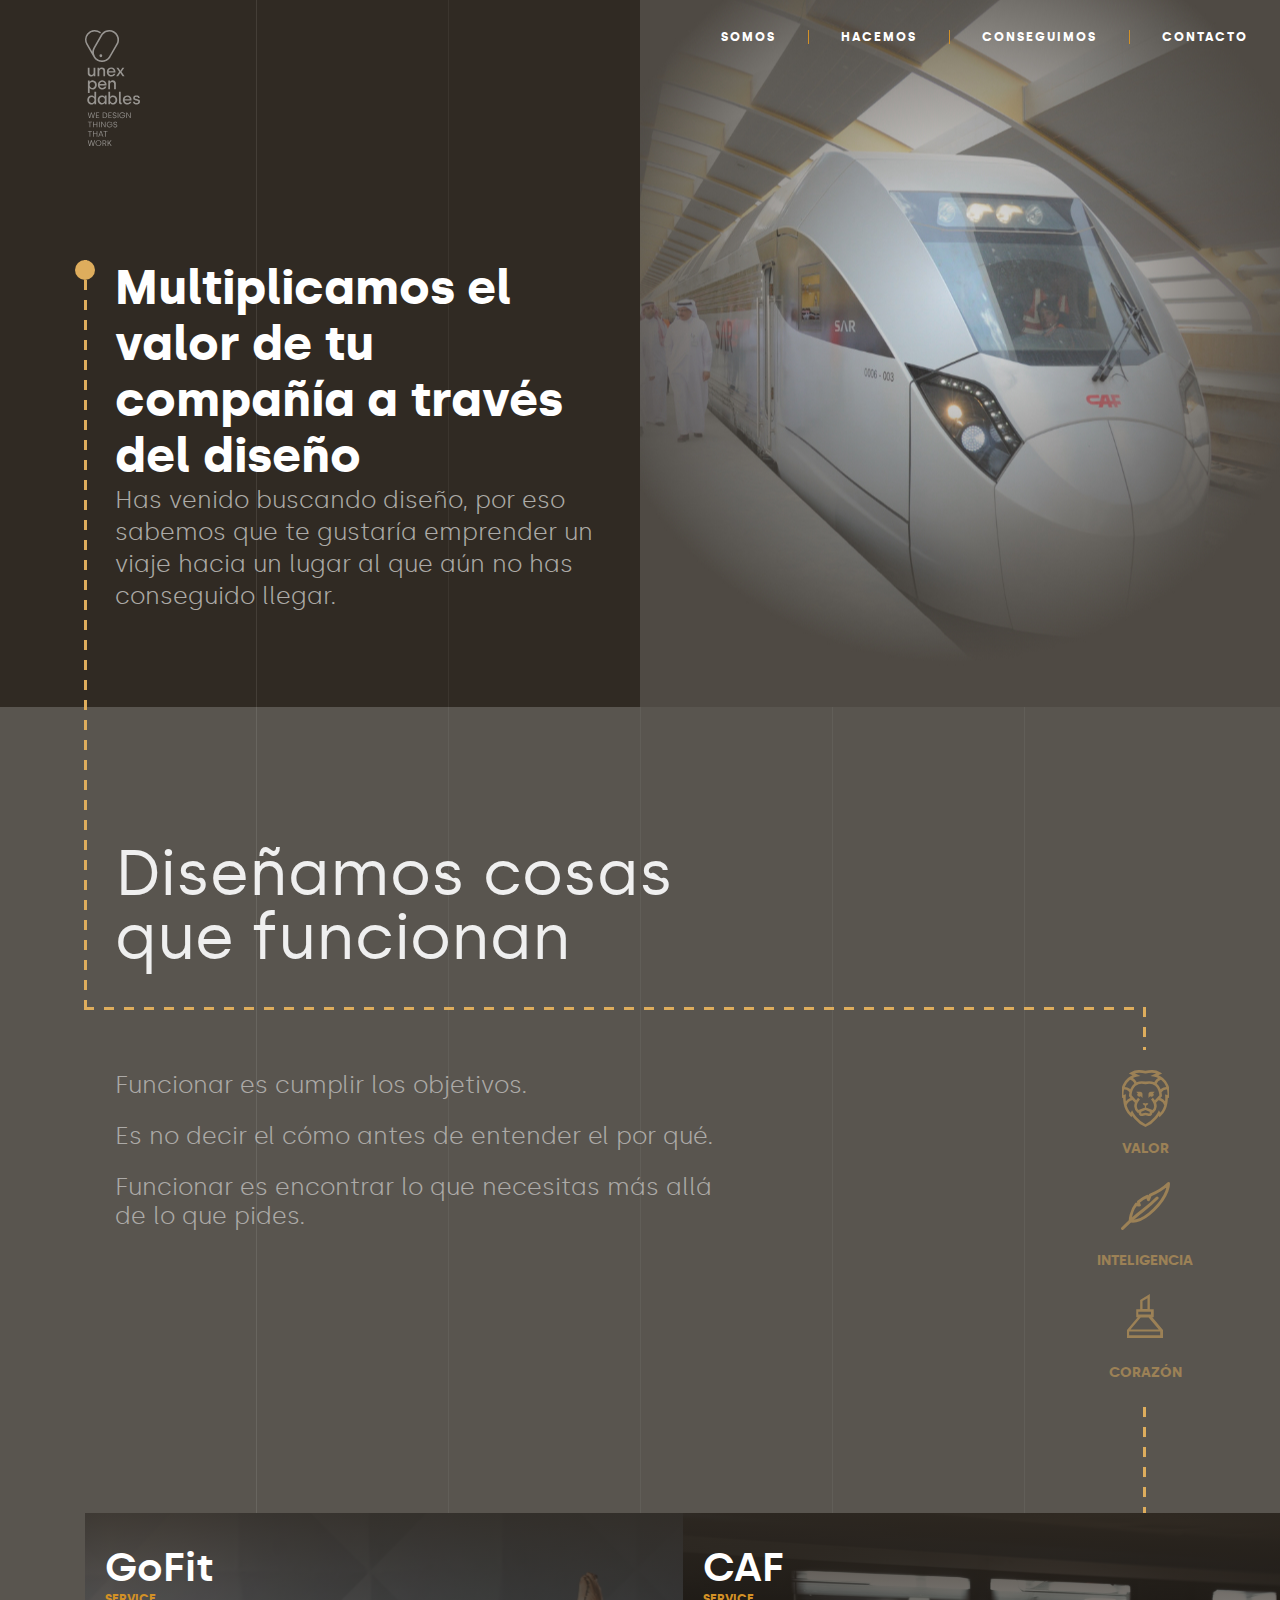
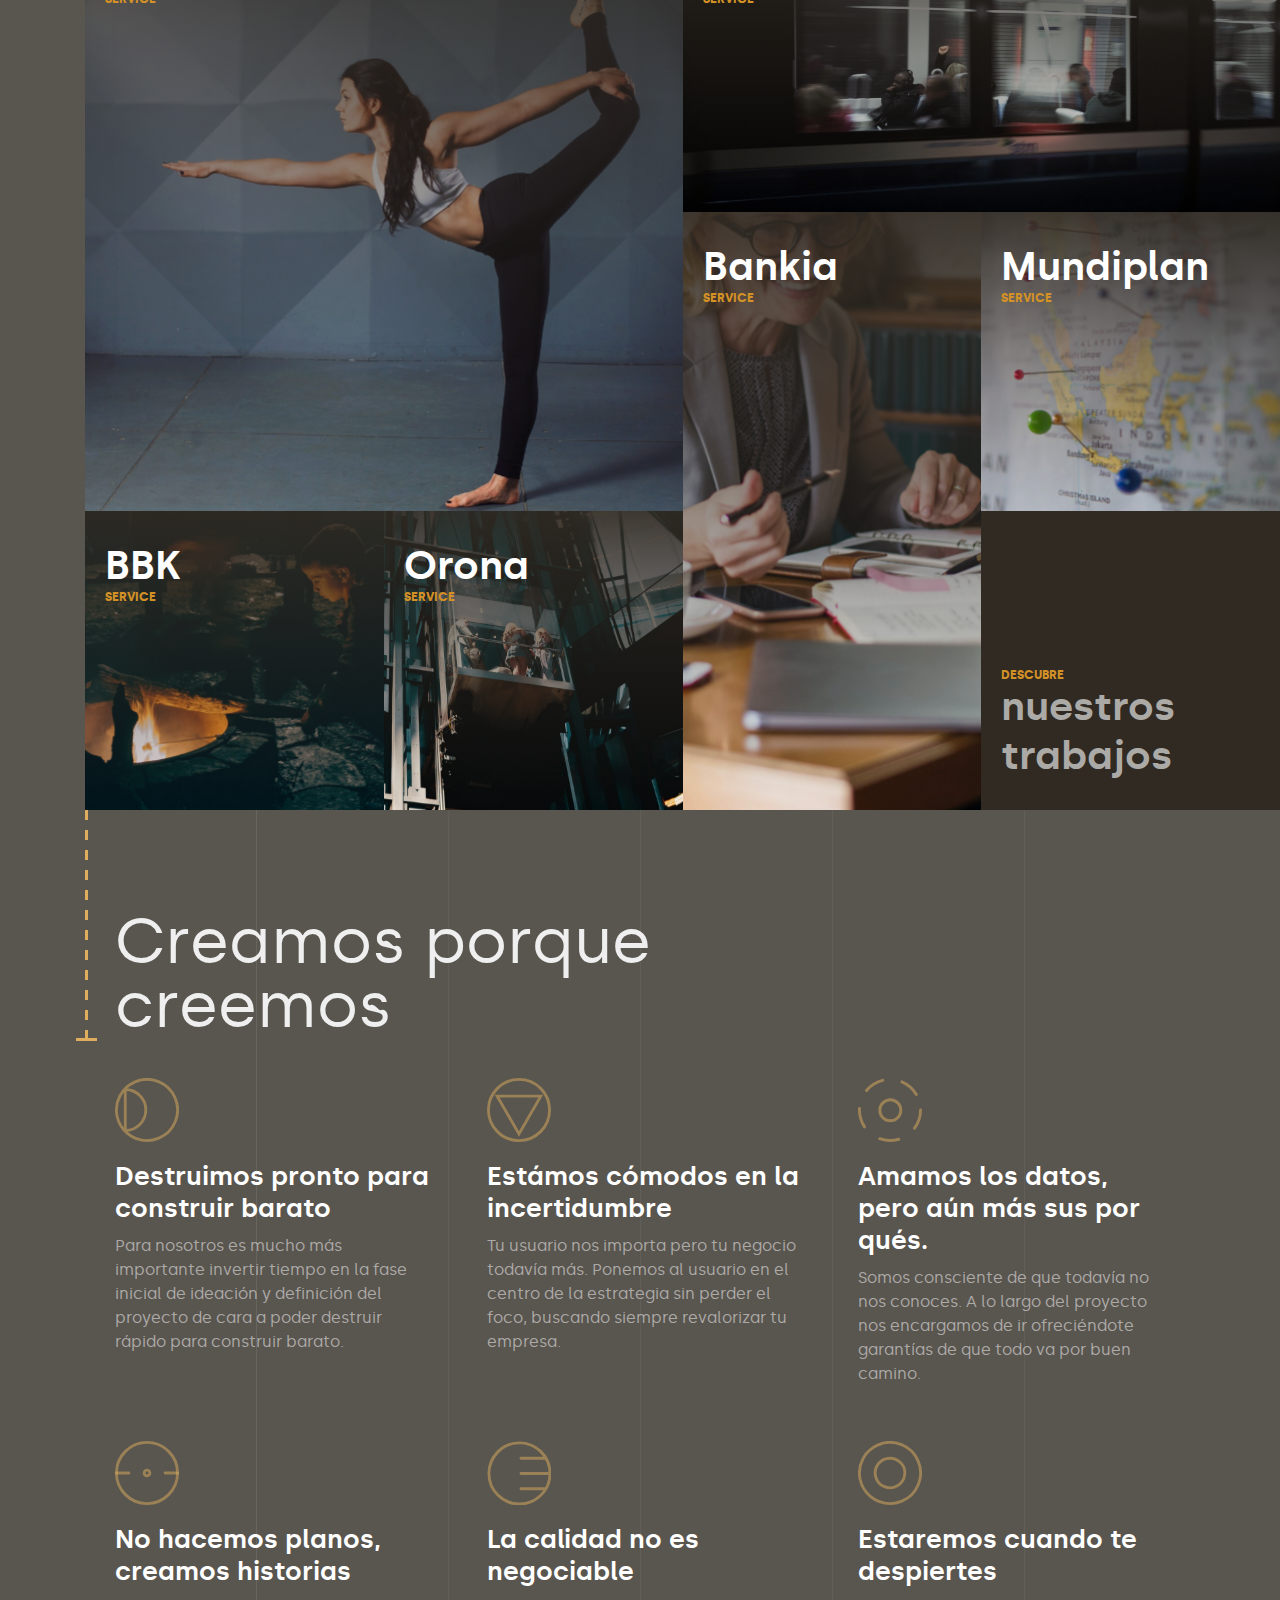
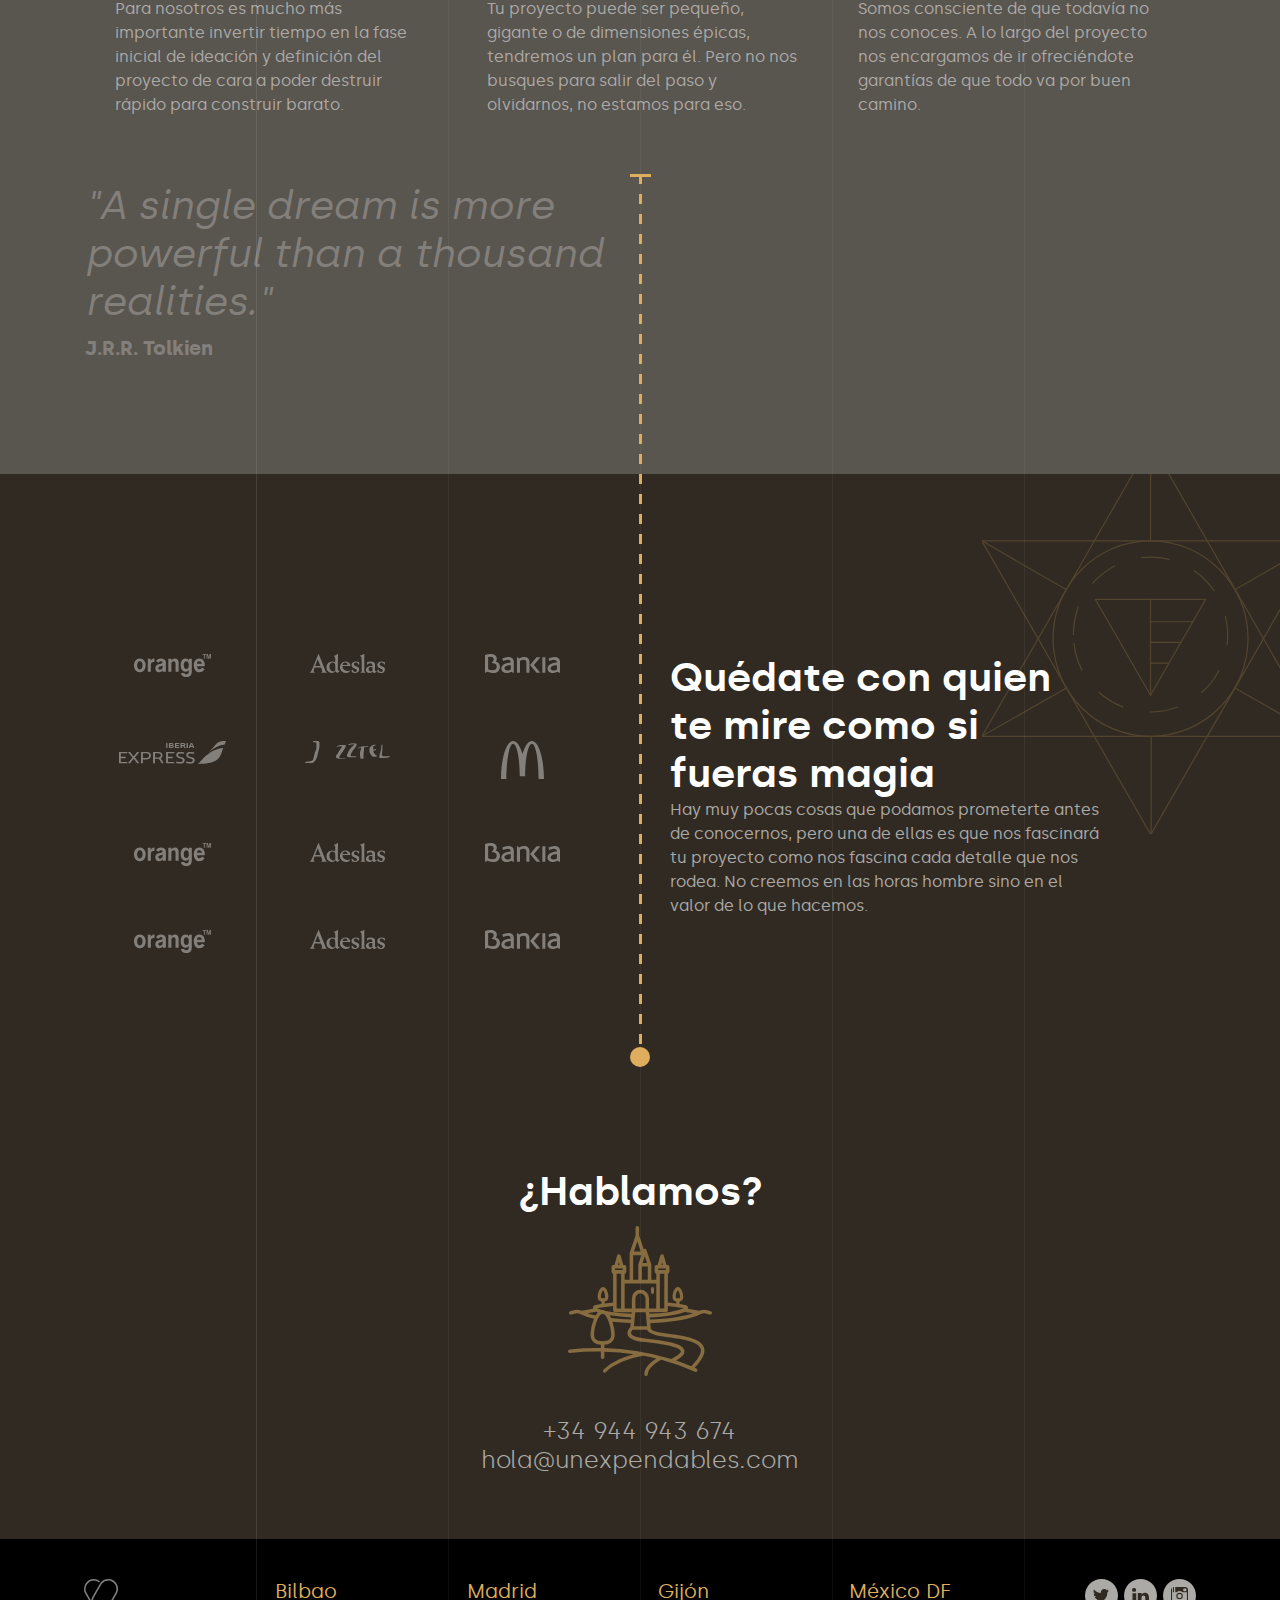
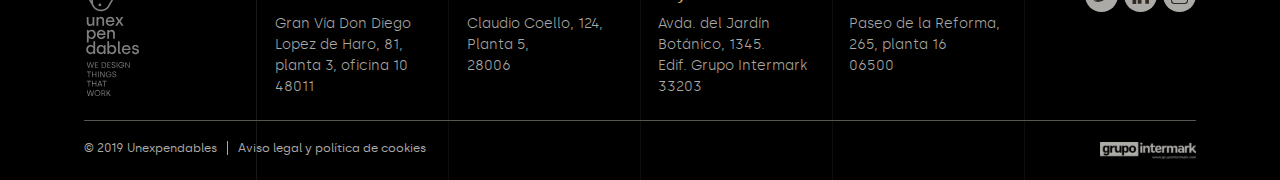
==== index.html @ 94944423 "Change heading location" ====
<!DOCTYPE html>
<html lang="es">
<head>
  <meta charset="UTF-8">
  <meta name="viewport" content="width=device-width, initial-scale=1.0">
  <title>Unexpendables. We design things that work.</title>

  <link rel="stylesheet" href="css/home.css">

</head>
<body>
  <header>
    <article class="header-wrapper">
      <h1 class="header-logo">
        <img src="img/svg/logo-unexpendables.svg" class="unexpendables-logo" alt="">
      </h1>
      <nav class="header-nav">
        <a href="somos.html" class="nav-link">SOMOS</a>
        <a href="hacemos.html" class="nav-link">HACEMOS</a>
        <a href="conseguimos.html" class="nav-link">CONSEGUIMOS</a>
        <a href="contacto.html" class="nav-link">CONTACTO</a>
      </nav>
    </article>
  </header>
  <main>
    <section class="content-section gray-dark-background" id="index-header">
      <article class="content-wrapper stripe-background">
        <div class="half-content">
          <h2 class="header-title">Multiplicamos el valor de tu compañía a través del diseño</h2>
          <p class="header-text">Has venido buscando diseño, por eso sabemos que te gustaría emprender un viaje hacia un lugar al que aún no has conseguido llegar.</p>
        </div>
      </article>
    </section>
    <section class="content-section gray-background">
      <article class="content-wrapper stripe-background" id="useful-things">
        <h3 class="article-header">Diseñamos cosas que funcionan</h3>
        <ul class="usefful-list">
          <li>Funcionar es cumplir los objetivos.</li>
          <li>Es no decir el cómo antes de entender el por qué.</li>
          <li>Funcionar es encontrar lo que necesitas más allá de lo que pides.</li>
        </ul>
        <ul class="values-list">
          <li class="valor-value">VALOR</li>
          <li class="inteligence-value">INTELIGENCIA</li>
          <li class="heart-value">CORAZÓN</li>
        </ul>
      </article>
      <article class="grid-wrapper">
        <ul class="grid-portfolio">
          <li class="grid-gofit">
            <a href="gofit.html" class="proyect-content" id="gofit-proyect">
              <h4 class="proyect-name">GoFit</h4>
              <p class="proyect-type">SERVICE</p>
            </a>
          </li>
          <li class="grid-caf">
            <a href="caf.html" class="proyect-content" id="caf-proyect">
              <h4 class="proyect-name">CAF</h4>
              <p class="proyect-type">SERVICE</p>
            </a>
          </li>
          <li class="grid-bankia">
            <a href="bankia.html" class="proyect-content" id="bankia-proyect">
              <h4 class="proyect-name">Bankia</h4>
              <p class="proyect-type">SERVICE</p>
            </a>
          </li>
          <li class="grid-mundiplan">
            <a href="mundiplan.html" class="proyect-content" id="mundiplan-proyect">
              <h4 class="proyect-name">Mundiplan</h4>
              <p class="proyect-type">SERVICE</p>
            </a>
          </li>
          <li class="grid-bbk">
            <a href="bbk.html" class="proyect-content" id="bbk-proyect">
              <h4 class="proyect-name">BBK</h4>
              <p class="proyect-type">SERVICE</p>
            </a>
          </li>
          <li class="grid-orona">
            <a href="orona.html" class="proyect-content" id="orona-proyect">
              <h4 class="proyect-name">Orona</h4>
              <p class="proyect-type">SERVICE</p>
            </a>
          </li>
          <li class="grid-descubre">
            <div class="proyect-content">
              <p class="proyect-type">DESCUBRE</p>
              <h4 class="proyect-name">nuestros trabajos</h4>
            </div>
          </li>
        </ul>
      </article>
      <article class="content-wrapper stripe-background" id="features">
        <h3 class="article-header">Creamos porque creemos</h3>
        <ul class="features-list">
          <li id="destroy">
            <h4 class="feature-name">Destruimos pronto para construir barato</h4>
            <p class="feature-description">Para nosotros es mucho más importante invertir tiempo en la fase inicial de ideación y definición del proyecto de cara a poder destruir rápido para construir barato.</p>
          </li>
          <li id="uncertainty">
            <h4 class="feature-name">Estámos cómodos en la incertidumbre</h4>
            <p class="feature-description">Tu usuario nos importa pero tu negocio todavía más. Ponemos al usuario en el centro de la estrategia sin perder el foco, buscando siempre revalorizar tu empresa.</p>
          </li>
          <li id="whys">
            <h4 class="feature-name">Amamos los datos, pero aún más sus por qués.</h4>
            <p class="feature-description">Somos consciente de que todavía no nos conoces. A lo largo del proyecto nos encargamos de ir ofreciéndote garantías de que todo  va por buen camino.</p>
          </li>
          <li id="stories">
            <h4 class="feature-name">No hacemos planos, creamos historias</h4>
            <p class="feature-description">Para nosotros es mucho más importante invertir tiempo en la fase inicial de ideación y definición del proyecto de cara a poder destruir rápido para construir barato.</p>
          </li>
          <li id="quality">
            <h4 class="feature-name">La calidad no es negociable</h4>
            <p class="feature-description">Tu proyecto puede ser pequeño, gigante o de dimensiones épicas, tendremos un plan para él. Pero no nos busques para salir del paso y olvidarnos, no estamos para eso.</p>
          </li>
          <li id="morning">
            <h4 class="feature-name">Estaremos cuando te despiertes</h4>
            <p class="feature-description">Somos consciente de que todavía no nos conoces. A lo largo del proyecto nos encargamos de ir ofreciéndote garantías de que todo  va por buen camino.</p>
          </li>
        </ul>
        <blockquote class="quote half-content">
          <p class="quote-text">"A single dream is more powerful than a thousand realities." </p>
          <p class="quote-author">J.R.R. Tolkien</p>
        </blockquote>
      </article>
    </section>
    <section class="content-section gray-dark-background">
      <article class="content-wrapper stripe-background" id="clients">
        <ul class="half-content client-list">
          <li><img src="img/clients/orange.svg" alt=""></li>
          <li><img src="img/clients/adeslas.svg" alt=""></li>
          <li><img src="img/clients/bankia.svg" alt=""></li>
          <li><img src="img/clients/iberia.svg" alt=""></li>
          <li><img src="img/clients/jazztel.svg" alt=""></li>
          <li><img src="img/clients/mcdonalds.svg" alt=""></li>
          <li><img src="img/clients/orange.svg" alt=""></li>
          <li><img src="img/clients/adeslas.svg" alt=""></li>
          <li><img src="img/clients/bankia.svg" alt=""></li>
          <li><img src="img/clients/orange.svg" alt=""></li>
          <li><img src="img/clients/adeslas.svg" alt=""></li>
          <li><img src="img/clients/bankia.svg" alt=""></li>
        </ul>
        <div class="half-content client-presentation">
          <h2 class="client-title">Quédate con quien te mire como si fueras magia</h2>
          <p class="client-text">Hay muy pocas cosas que podamos prometerte antes de conocernos, pero una de ellas es que nos fascinará tu proyecto como nos fascina cada detalle que nos rodea. No creemos en las horas hombre sino en el valor de lo que hacemos.</p>
        </div>
      </article>
    </section>
    <section class="content-section gray-dark-background" id="contact-section">
      <article class="content-wrapper stripe-background">
        <h3 class="contact-text">¿Hablamos?</h3>
        <address class="contact-content">
          <p class="contact-links">
            <a href="tel:+34944943674">+34 944 943 674</a>
            <a href="mailto:hola@unexpendables.com">hola@unexpendables.com</a>
          </p>
        </address>
      </article>
    </section>
  </main>
  <footer> 
    <article class="content-footer stripe-background">
      <ul class="contact-list">
        <li>
          <img src="img/svg/logo-unexpendables.svg" class="unexpendables-logo" alt="">
        </li>
        <li>
          <h3 class="location-name">Bilbao</h3>
          <address class="localtion-info">
            <p class="location-adress">Gran Vía Don Diego Lopez de Haro, 81,</p>
            <p class="location-adress">planta 3, oficina 10</p>
            <p class="location-adress">48011</p>
          </address>
        </li>
        <li>
          <h3 class="location-name">Madrid</h3>
          <address class="localtion-info">
            <p class="location-adress">Claudio Coello, 124,</p>
            <p class="location-adress">Planta 5,</p>
            <p class="location-adress">28006</p>
          </address>
        </li>
        <li>
          <h3 class="location-name">Gijón</h3>
          <address class="localtion-info">
            <p class="location-adress">Avda. del Jardín Botánico, 1345.</p>
            <p class="location-adress">Edif. Grupo Intermark</p>
            <p class="location-adress">33203</p>
          </address>
        </li>
        <li>
          <h3 class="location-name">México DF</h3>
          <address class="localtion-info">
            <p class="location-adress">Paseo de la Reforma,</p>
            <p class="location-adress">265, planta 16</p>
            <p class="location-adress">06500</p>
          </address>
        </li>
        <li>
          <ul class="rrss-list">
            <li>
              <a href="" class="rrss-links">
                <img src="img/svg/icon-twitter.svg" alt="Unexpendables Twitter">
              </a>
            </li>
            <li>
              <a href="" class="rrss-links">
                <img src="img/svg/icon-linkedin.svg" alt="Unexpendables Linkedin">
              </a>
            </li>
            <li>
              <a href="" class="rrss-links">
                <img src="img/svg/icon-instagram.svg" alt="Unexpendables Instagram">
              </a>
            </li>
          </ul></li>
      </ul>
    </article>
    <article class="content-footer stripe-background">
      <ul class="copyright">
        <li>&copy; 2019 Unexpendables</li>
        <li><a href="">Aviso legal y política de cookies</a></li>
      </ul>
    </article>
  </footer>
</body>
</html>
---- css/home.css ----
@import "reset.css";
@import "fonts.css";
@import "header.css";
@import "footer.css";
@import "contact.css";
@import "generic.css";


#index-header {
  position: relative;
}
  #index-header:before{
    content:"";
    position: absolute;
    top: 0;
    left: 50%;
    height: 100%;
    width:50%;
    background: url(../img/index-header.jpg) center left no-repeat;
    background-size: cover;
    z-index: 1;
  }
#index-header .half-content {
  position: relative;
  padding: 270px 45px 95px 30px;
}
  .header-title {
    font-size: 48px;
    font-weight: 700;
    line-height: 56px;
  }
  .header-text {
    font-size: 24px;
    font-weight: 300;
    line-height: 32px;
    color: #acaaa7;
  }

#useful-things {
  position: relative;
  padding-top: 135px;
  padding-bottom: 10px;
}
.usefful-list {
  max-width: 600px;
  height: 433px;
  padding: 100px 0 0 30px;
  font-size: 24px;
  font-weight: 300;
  line-height: 29px;
  color: #acaaa7;
}
  .usefful-list li + li {
    margin-top: 22px;
  }

.values-list {
  display: flex;
  flex-flow: column nowrap;
  justify-content: flex-start;
  align-items: center;
  position: absolute;
  top: 343px;
  right: 85px;
  width: 100px;
  padding: 20px 0;
  box-sizing: border-box;
  background: #59554f;
  z-index: 1;
}
  .values-list li {
    padding-top: 70px;
    font-size: 14px;
    font-weight: 700;
    color: #dead5d;
    line-height: 17px;
    opacity: .5;
    background-position: top center;
    background-repeat: no-repeat;
  }
    .values-list li + li {
      margin-top: 25px;
    }
    .valor-value {
      background-image: url(../img/svg/icon-valor.svg);
    }
    .inteligence-value {
      background-image: url(../img/svg/icon-inteligencia.svg);
    }
    .heart-value {
      background-image: url(../img/svg/icon-corazon.svg);
    }

  .grid-wrapper {
    align-self: flex-end;
    position: relative;
    width: calc(50% + 555px);
    box-sizing: border-box;
  }
    .grid-wrapper:before {
      content: "";
      display: block;
      padding-bottom: 75%;
    }
    .grid-portfolio {
      position: absolute;
      top: 0;
      left: 0;
      width: 100%;
      height: 100%;
      box-sizing: border-box;
      display: grid;
      grid-template-rows: repeat(3, 1fr);
      grid-template-columns: repeat(4, 1fr);
      grid-template-areas: 
        "gofit gofit caf caf"
        "gofit gofit bankia mundiplan"
        "bbk orona bankia descubre";
    } 
      .grid-portfolio li {
        background-position: center;
        background-repeat: no-repeat;
        background-size: cover;
      }
      .grid-gofit {
        grid-area: gofit;
        background-image: url(../img/gofit.png);
      }
      .grid-caf {
        grid-area: caf;
        background-image: url(../img/caf.png);
      }
      .grid-bankia {
        grid-area: bankia;
        background-image: url(../img/bankia.png);
      }
      .grid-mundiplan {
        grid-area: mundiplan;
        background-image: url(../img/mundiplan.png);
      }
      .grid-bbk {
        grid-area: bbk;
        background-image: url(../img/bbk.png);
      }
      .grid-orona {
        grid-area: orona;
        background-image: url(../img/orona.png);
      }
      .grid-descubre {
        grid-area: descubre;
        background: #302a23;
      }

        .proyect-content {
          display: flex;
          flex-flow: column nowrap;
          justify-content: flex-start;
          align-items: flex-start;
          width: 100%;
          height: 100%;
          padding: 30px 20px;
          box-sizing: border-box;
          text-decoration: none;
          background: rgba(48,42,35,0.92);
          background: -moz-linear-gradient(top, rgba(48,42,35,0.92) 0%, rgba(48,42,35,0) 100%);
          background: -webkit-gradient(left top, left bottom, color-stop(0%, rgba(48,42,35,0.92)), color-stop(100%, rgba(48,42,35,0)));
          background: -webkit-linear-gradient(top, rgba(48,42,35,0.92) 0%, rgba(48,42,35,0) 100%);
          background: -o-linear-gradient(top, rgba(48,42,35,0.92) 0%, rgba(48,42,35,0) 100%);
          background: -ms-linear-gradient(top, rgba(48,42,35,0.92) 0%, rgba(48,42,35,0) 100%);
          background: linear-gradient(to bottom, rgba(48,42,35,0.92) 0%, rgba(48,42,35,0) 100%);
          filter: progid:DXImageTransform.Microsoft.gradient( startColorstr='#302a23', endColorstr='#302a23', GradientType=0 );
        }
          .grid-descubre .proyect-content {
            justify-content: flex-end;
          }
          .proyect-name {
            font-size: 40px;
            font-weight: 600;
            line-height: 49px;
            color: #fff;
          }
            .grid-descubre .proyect-name {
              color: #acaaa7;
            }
          .proyect-type {
            font-size: 12px;
            font-weight: 700;
            line-height: 14px;
            color: #d39126;
          }

  #features {
    position: relative;
    padding-top: 100px;
    padding-bottom: 114px;
  }
    .features-list {
      display: grid;
      grid-template-columns: repeat(3, 1fr);
      grid-column-gap: 35px;
      grid-row-gap: 55px;
      padding: 40px 0 65px 30px;
    }
      .features-list li {
        padding-top: 82px;
        background-position: top left;
        background-repeat: no-repeat;
        background-size: 64px;
        padding-right: 20px;
      }
        #destroy {
          background-image: url(../img/svg/icon-destruimos.svg);
        }
        #uncertainty {
          background-image: url(../img/svg/icon-incertidumbre.svg);
        }
        #whys {
          background-image: url(../img/svg/icon-datos.svg);
        }
        #stories {
          background-image: url(../img/svg/icon-historias.svg);
        }
        #quality {
          background-image: url(../img/svg/icon-calidad.svg);
        }
        #morning {
          background-image: url(../img/svg/icon-despiertes.svg);
        }

        .feature-name {
          padding-bottom: 10px;
          font-size: 26px;
          font-weight: 600;
          line-height: 32px;
        }
        .feature-description {
          font-size: 16px;
          font-weight: 400;
          line-height: 24px;
          color: #acaaa7;
        }

    .quote-text {
      padding-bottom: 10px;
      font-size: 40px;
      font-weight: 400;
      font-style: italic;
      line-height: 48px;
      color: #837f7b;
    }
    .quote-author {
      font-size: 20px;
      font-weight: 700;
      color: #837f7b;
    }

  #clients {
    display: flex;
    flex-flow: row nowrap;
    justify-content: flex-start;
    align-items: flex-start;
    position: relative;
    padding-top: 180px;
    padding-bottom: 100px;
  }
    .client-list {
      display: grid;
      grid-template-columns: repeat(3, 1fr);
      grid-row-gap: 60px;
      justify-items: center;
      padding-right: 30px;
    }
      .client-list img {
        opacity: .5;
      }
    .client-presentation {
      position: relative;
      max-width: 460px;
      padding-left: 30px;
      box-sizing: border-box;
    }
      .client-presentation::before {
        content: "";
        position: absolute;
        top: -180px;
        right: -220px;
        width: 340px;
        height: 360px;
        background: url(../img/svg/icon-triangulo.svg) bottom right no-repeat;
      }
      .client-title {
        font-size: 40px;
        font-weight: 600;
        line-height: 48px;
      }
      .client-text {
        font-size: 16px;
        font-weight: 400;
        line-height: 24px;
        color: #acaaa7;
      }





  /* Camino de baldosas amarillas */

  #index-header .half-content:before {
    content: "";
    position: absolute;
    top: 270px;
    left: -1.5px;
    width: 3px;
    height: calc(100% + 30px);
    background-image: linear-gradient(to bottom, #dead5d 50%, transparent 50%);
    background-size: 3px 20px;
    border: none;
  }
  #index-header .half-content:after {
    content: "";
    position: absolute;
    top: 270px;
    left: -9.52px;
    width: 20px;
    height: 20px;
    background: #dead5d;
    border-radius: 50%;
  }
  #useful-things .article-header:before {
    content: "";
    position: absolute;
    top: 165px;
    left: -1.5px;
    width: 1060px;
    height: 3px;
    background-image: linear-gradient(to right, #dead5d 50%, transparent 50%);
    background-size: 20px 3px;
    border: none;
  }
  #useful-things:after {
    content: "";
    position: absolute;
    top: 300px;
    right: 134px;
    width: 3px;
    height: calc(100% - 300px);
    background-image: linear-gradient(to bottom, #dead5d 50%, transparent 50%);
    background-size: 3px 20px;
    border: none;
  }

  #features .article-header:before {
    content: "";
    position: absolute;
    top: -100px;
    left: 0;
    width: 3px;
    height: 228px;
    background-image: linear-gradient(to bottom, #dead5d 50%, transparent 50%);
    background-size: 3px 20px;
    border: none;
  }
  #features .article-header:after {
    content: "";
    position: absolute;
    top: 128px;
    left: -9px;
    width: 21px;
    height: 3px;
    background: #dead5d;
  }
  #clients .client-list:before {
    content: "";
    position: absolute;
    top: -300px;
    left: calc(50% - 1.5px);
    width: 3px;
    height: calc(100% + 300px);
    background-image: linear-gradient(to bottom, #dead5d 50%, transparent 50%);
    background-size: 3px 20px;
    border: none;
  }
  #clients .client-list:after {
    content: "";
    position: absolute;
    top: -300px;
    left: calc(50% - 10.5px);
    width: 21px;
    height: 3px;
    background: #dead5d;
  }

  #contact-section .content-wrapper:after {
    content: "";
    position: absolute;
    top: -10px;
    left: calc(50% - 10.5px);
    width: 20px;
    height: 20px;
    background: #dead5d;
    border-radius: 50%;
  }
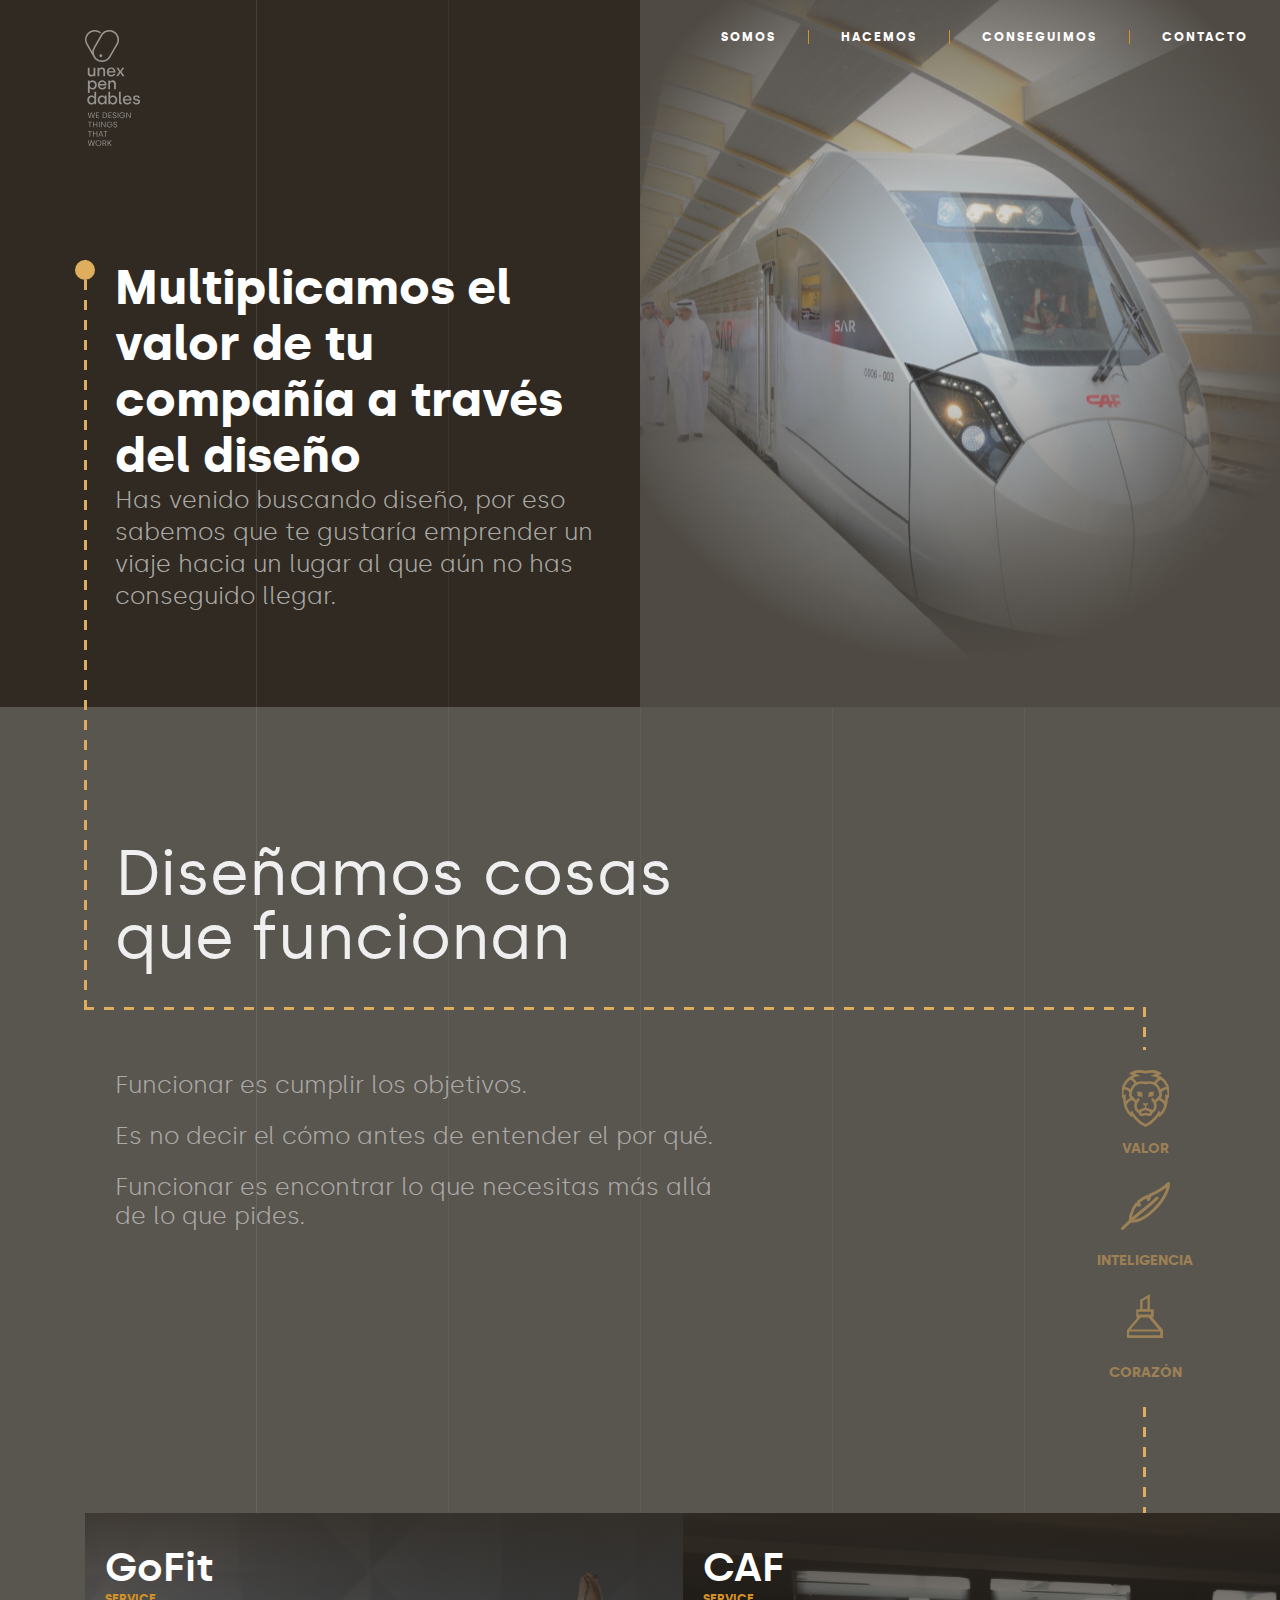
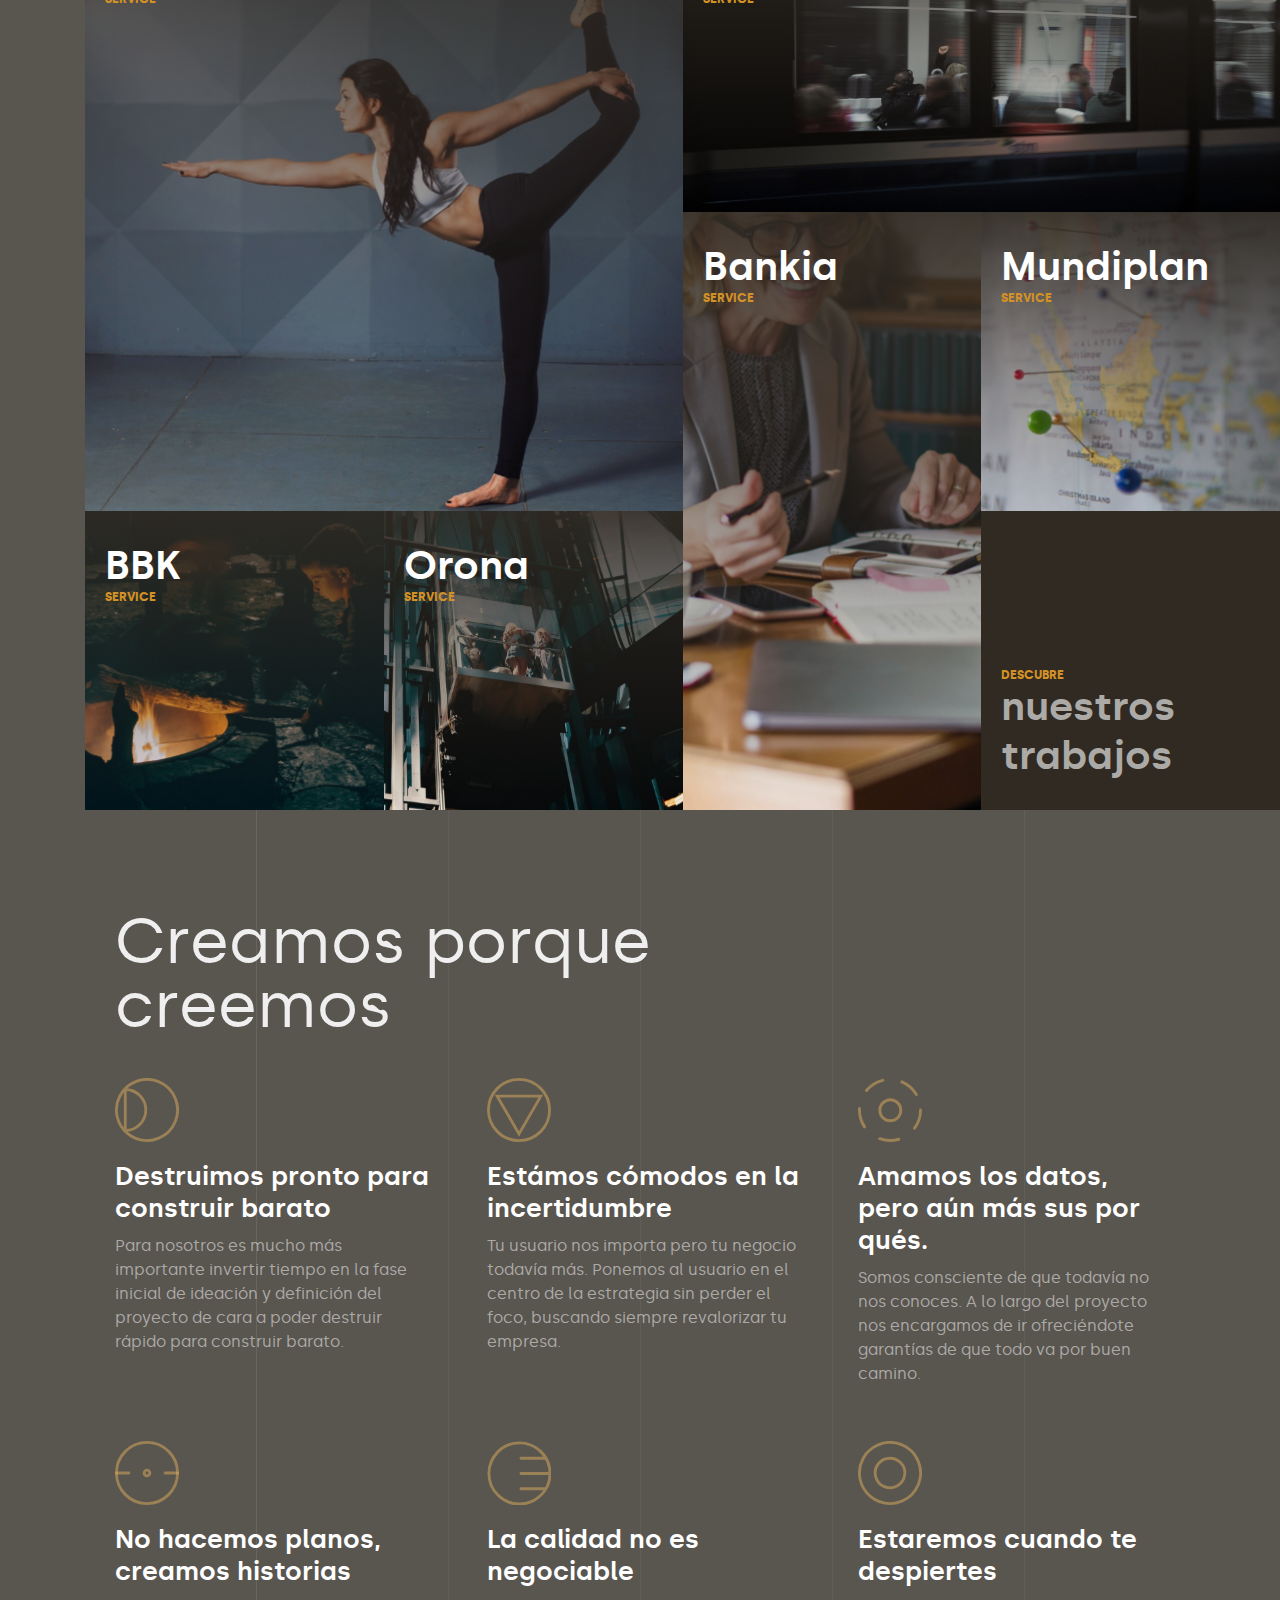
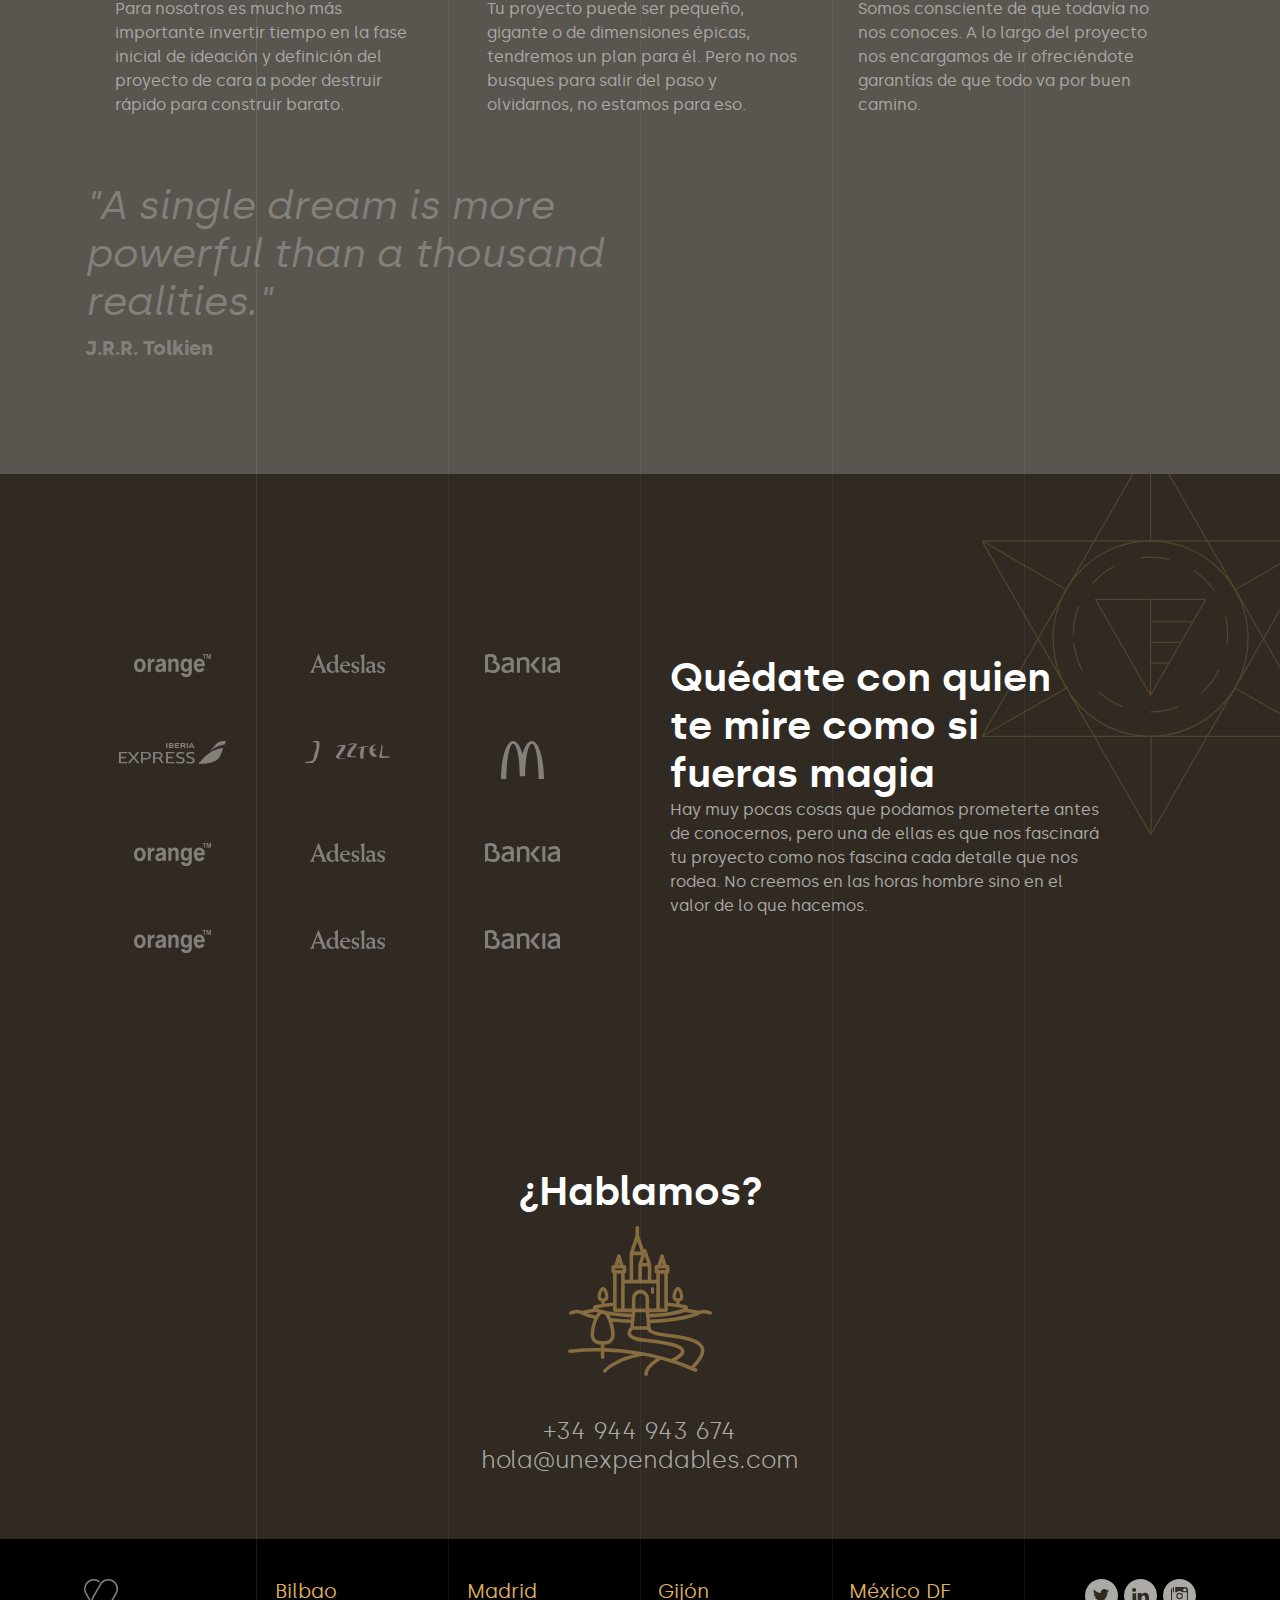
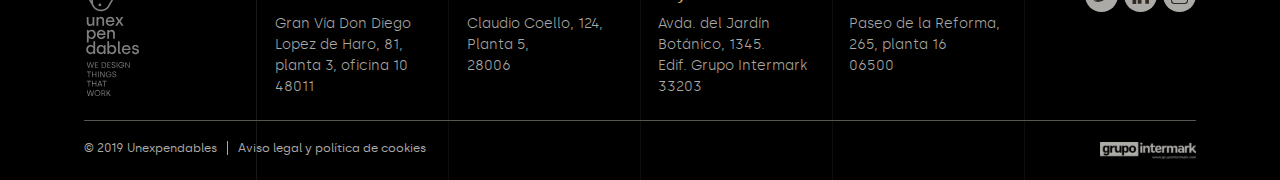
==== commit 9376a0d6: "Animations for home" ====
--- a/index.html
+++ b/index.html
@@ -22,9 +22,9 @@
       </nav>
     </article>
   </header>
-  <main>
-    <section class="content-section gray-dark-background" id="index-header">
-      <article class="content-wrapper stripe-background">
+  <main class="animated-start">
+    <section class="content-section gray-dark-background stripe-background post-header" id="index-header">
+      <article class="content-wrapper">
         <div class="half-content">
           <h2 class="header-title">Multiplicamos el valor de tu compañía a través del diseño</h2>
           <p class="header-text">Has venido buscando diseño, por eso sabemos que te gustaría emprender un viaje hacia un lugar al que aún no has conseguido llegar.</p>
@@ -91,7 +91,7 @@
           </li>
         </ul>
       </article>
-      <article class="content-wrapper stripe-background" id="features">
+      <article class="content-wrapper stripe-background animated-zone" id="features">
         <h3 class="article-header">Creamos porque creemos</h3>
         <ul class="features-list">
           <li id="destroy">
@@ -126,7 +126,7 @@
       </article>
     </section>
     <section class="content-section gray-dark-background">
-      <article class="content-wrapper stripe-background" id="clients">
+      <article class="content-wrapper stripe-background animated-zone" id="clients">
         <ul class="half-content client-list">
           <li><img src="img/clients/orange.svg" alt=""></li>
           <li><img src="img/clients/adeslas.svg" alt=""></li>
@@ -201,17 +201,17 @@
           <ul class="rrss-list">
             <li>
               <a href="" class="rrss-links">
-                <img src="img/svg/icon-twitter.svg" alt="Unexpendables Twitter">
+                <img src="img/svg/icon-twitter.svg" alt="">
               </a>
             </li>
             <li>
               <a href="" class="rrss-links">
-                <img src="img/svg/icon-linkedin.svg" alt="Unexpendables Linkedin">
+                <img src="img/svg/icon-linkedin.svg" alt="">
               </a>
             </li>
             <li>
               <a href="" class="rrss-links">
-                <img src="img/svg/icon-instagram.svg" alt="Unexpendables Instagram">
+                <img src="img/svg/icon-instagram.svg" alt="">
               </a>
             </li>
           </ul></li>
@@ -224,5 +224,7 @@
       </ul>
     </article>
   </footer>
+
+  <script src="js/animations.js"></script>
 </body>
 </html>--- a/css/home.css
+++ b/css/home.css
@@ -8,8 +8,9 @@
 
 #index-header {
   position: relative;
+  padding-bottom: 95px;
 }
-  #index-header:before{
+  #index-header:after{
     content:"";
     position: absolute;
     top: 0;
@@ -22,7 +23,7 @@
   }
 #index-header .half-content {
   position: relative;
-  padding: 270px 45px 95px 30px;
+  padding: 0 45px 0 30px;
 }
   .header-title {
     font-size: 48px;
@@ -309,10 +310,10 @@
   #index-header .half-content:before {
     content: "";
     position: absolute;
-    top: 270px;
+    top: 0;
     left: -1.5px;
     width: 3px;
-    height: calc(100% + 30px);
+    height: calc(100% + 400px);
     background-image: linear-gradient(to bottom, #dead5d 50%, transparent 50%);
     background-size: 3px 20px;
     border: none;
@@ -320,19 +321,20 @@
   #index-header .half-content:after {
     content: "";
     position: absolute;
-    top: 270px;
+    top: 0;
     left: -9.52px;
     width: 20px;
     height: 20px;
     background: #dead5d;
     border-radius: 50%;
   }
+
   #useful-things .article-header:before {
     content: "";
     position: absolute;
-    top: 165px;
-    left: -1.5px;
-    width: 1060px;
+    top: 300px;
+    left: 83.5px;
+    width: calc(100% - 220px);
     height: 3px;
     background-image: linear-gradient(to right, #dead5d 50%, transparent 50%);
     background-size: 20px 3px;
@@ -353,8 +355,8 @@
   #features .article-header:before {
     content: "";
     position: absolute;
-    top: -100px;
-    left: 0;
+    top: 0;
+    left: 85px;
     width: 3px;
     height: 228px;
     background-image: linear-gradient(to bottom, #dead5d 50%, transparent 50%);
@@ -364,8 +366,8 @@
   #features .article-header:after {
     content: "";
     position: absolute;
-    top: 128px;
-    left: -9px;
+    top: 228px;
+    left: 76px;
     width: 21px;
     height: 3px;
     background: #dead5d;
@@ -391,13 +393,100 @@
     background: #dead5d;
   }
 
-  #contact-section .content-wrapper:after {
-    content: "";
-    position: absolute;
-    top: -10px;
+  #clients:after {
+    content: "";
+    position: absolute;
+    bottom: -10px;
     left: calc(50% - 10.5px);
     width: 20px;
     height: 20px;
     background: #dead5d;
     border-radius: 50%;
+  }
+
+
+  /* Animaciones Camino de baldosas amarillas */
+
+  .animated-start #index-header .half-content:after {
+    transform: scale(0);
+  }
+  #index-header .half-content:after {
+    transform: scale(1);
+    transition: transform .3s;
+  }
+  .animated-start #index-header .half-content:before {
+    height: 0;
+  }
+  #index-header .half-content:before {
+    height: calc(100% + 400px);
+    transition: height 1s linear .3s;
+  }
+  .animated-start #useful-things .article-header:before {
+    width: 0;
+  }
+  #useful-things .article-header:before {
+    width: calc(100% - 220px);
+    transition: width 1s linear 1.3s;
+  }
+  .animated-start #useful-things:after {
+    height: 0;
+  }
+  #useful-things:after {
+    height: calc(100% - 300px);
+    transition: height 1s linear 2.3s;
+  }
+  .animated-start .values-list li {
+    opacity: 0;
+  }
+  .values-list li:nth-child(1) {
+    transition: opacity .3s linear 2.4s;
+  }
+  .values-list li:nth-child(2) {
+    transition: opacity .3s linear 2.6s;
+  }
+  .values-list li:nth-child(3) {
+    transition: opacity .3s linear 2.8s;
+  }
+
+
+  #features.animated-zone .article-header:before {
+    height: 0;
+  }
+  #features .article-header:before {
+    height: 228px;
+    transition: height .5s;
+  }
+  #features.animated-zone .article-header:after {
+    left: 85px;
+    width: 0;
+  }
+  #features .article-header:after {
+    left: 76px;
+    width: 21px;
+    transition: width .3s linear .3s, left .3s linear .3s;
+  }
+
+
+  #clients.animated-zone .client-list:after {
+    left: 50%;
+    width: 0;
+  }
+  #clients .client-list:after {
+    left: calc(50% - 10.5px);
+    width: 21px;
+    transition: width .3s, left .3s;
+  }
+  #clients.animated-zone .client-list:before {
+    height: 0;
+  }
+  #clients .client-list:before {
+    height: calc(100% + 300px);
+    transition: height 1s linear .3s;
+  }
+  #clients.animated-zone:after {
+    transform: scale(0);
+  }
+  #clients:after {
+    transform: scale(1);
+    transition: transform .3s linear 1.3s;
   }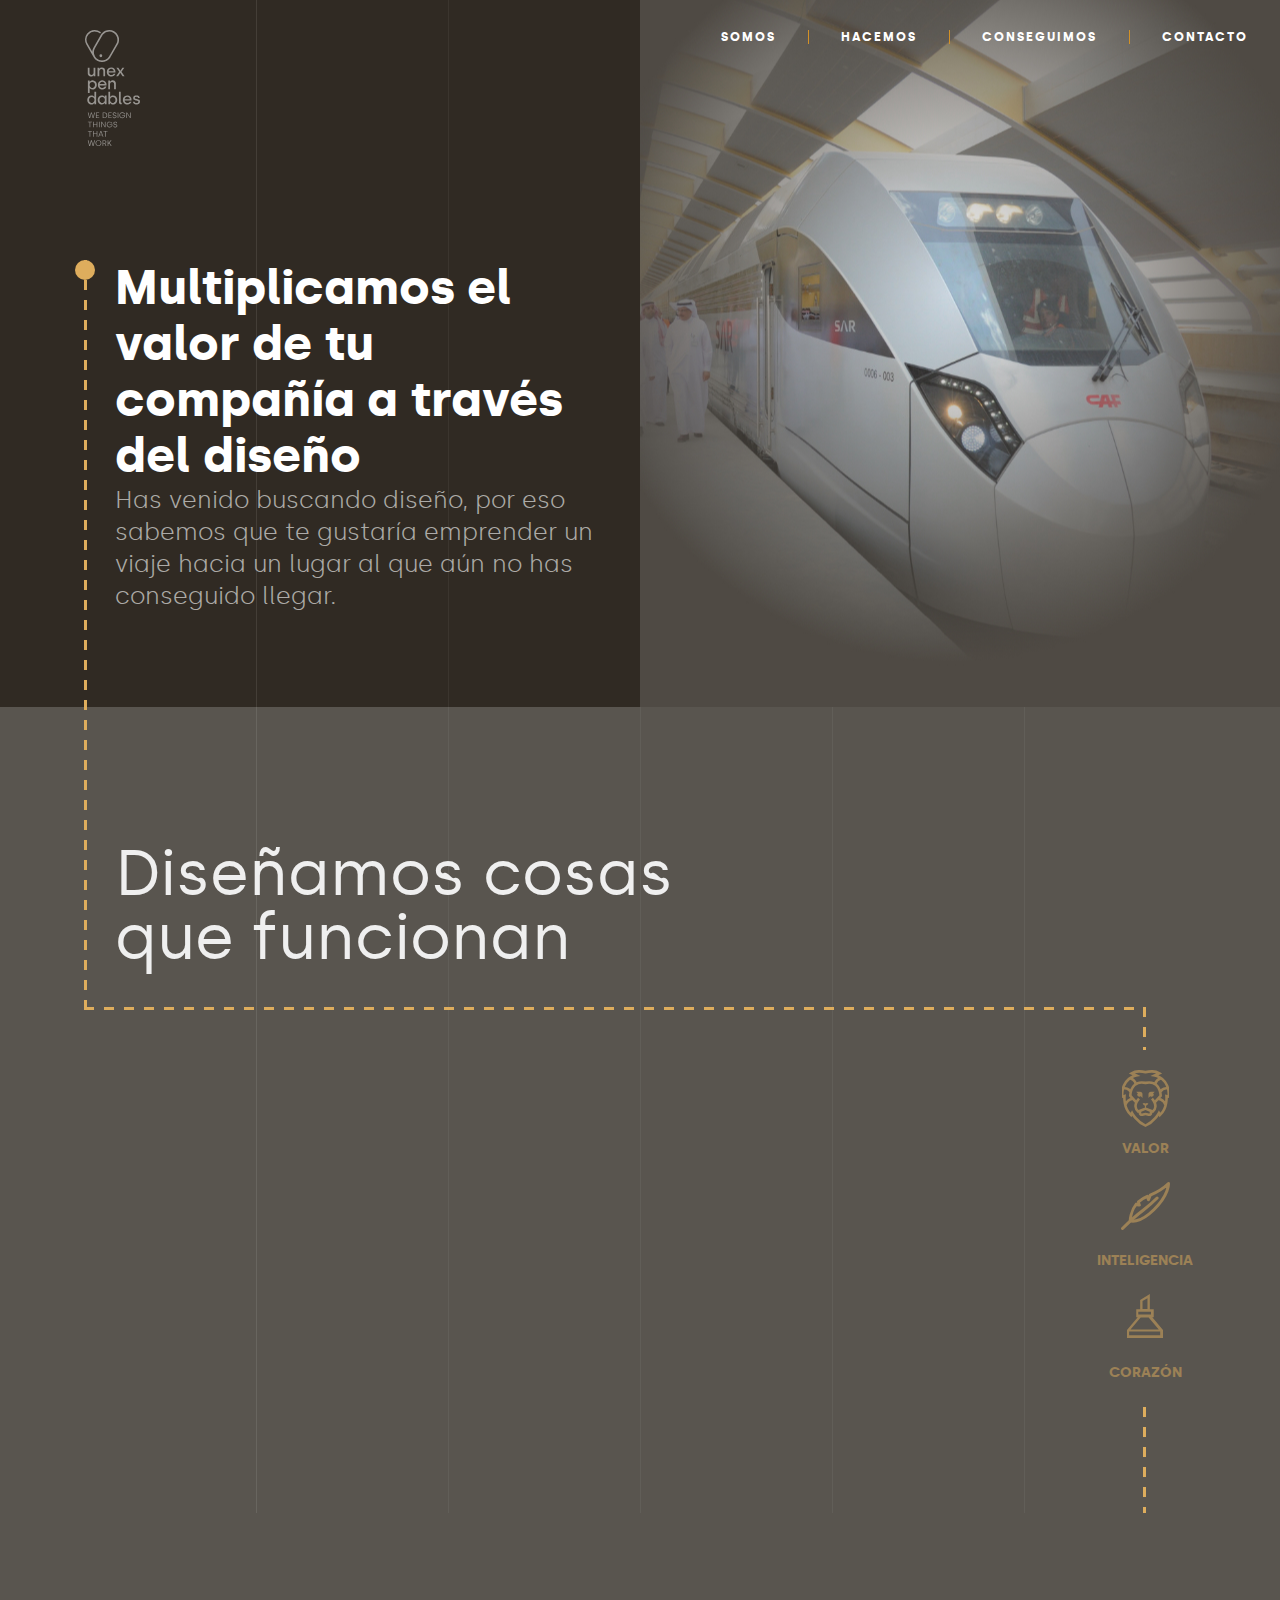
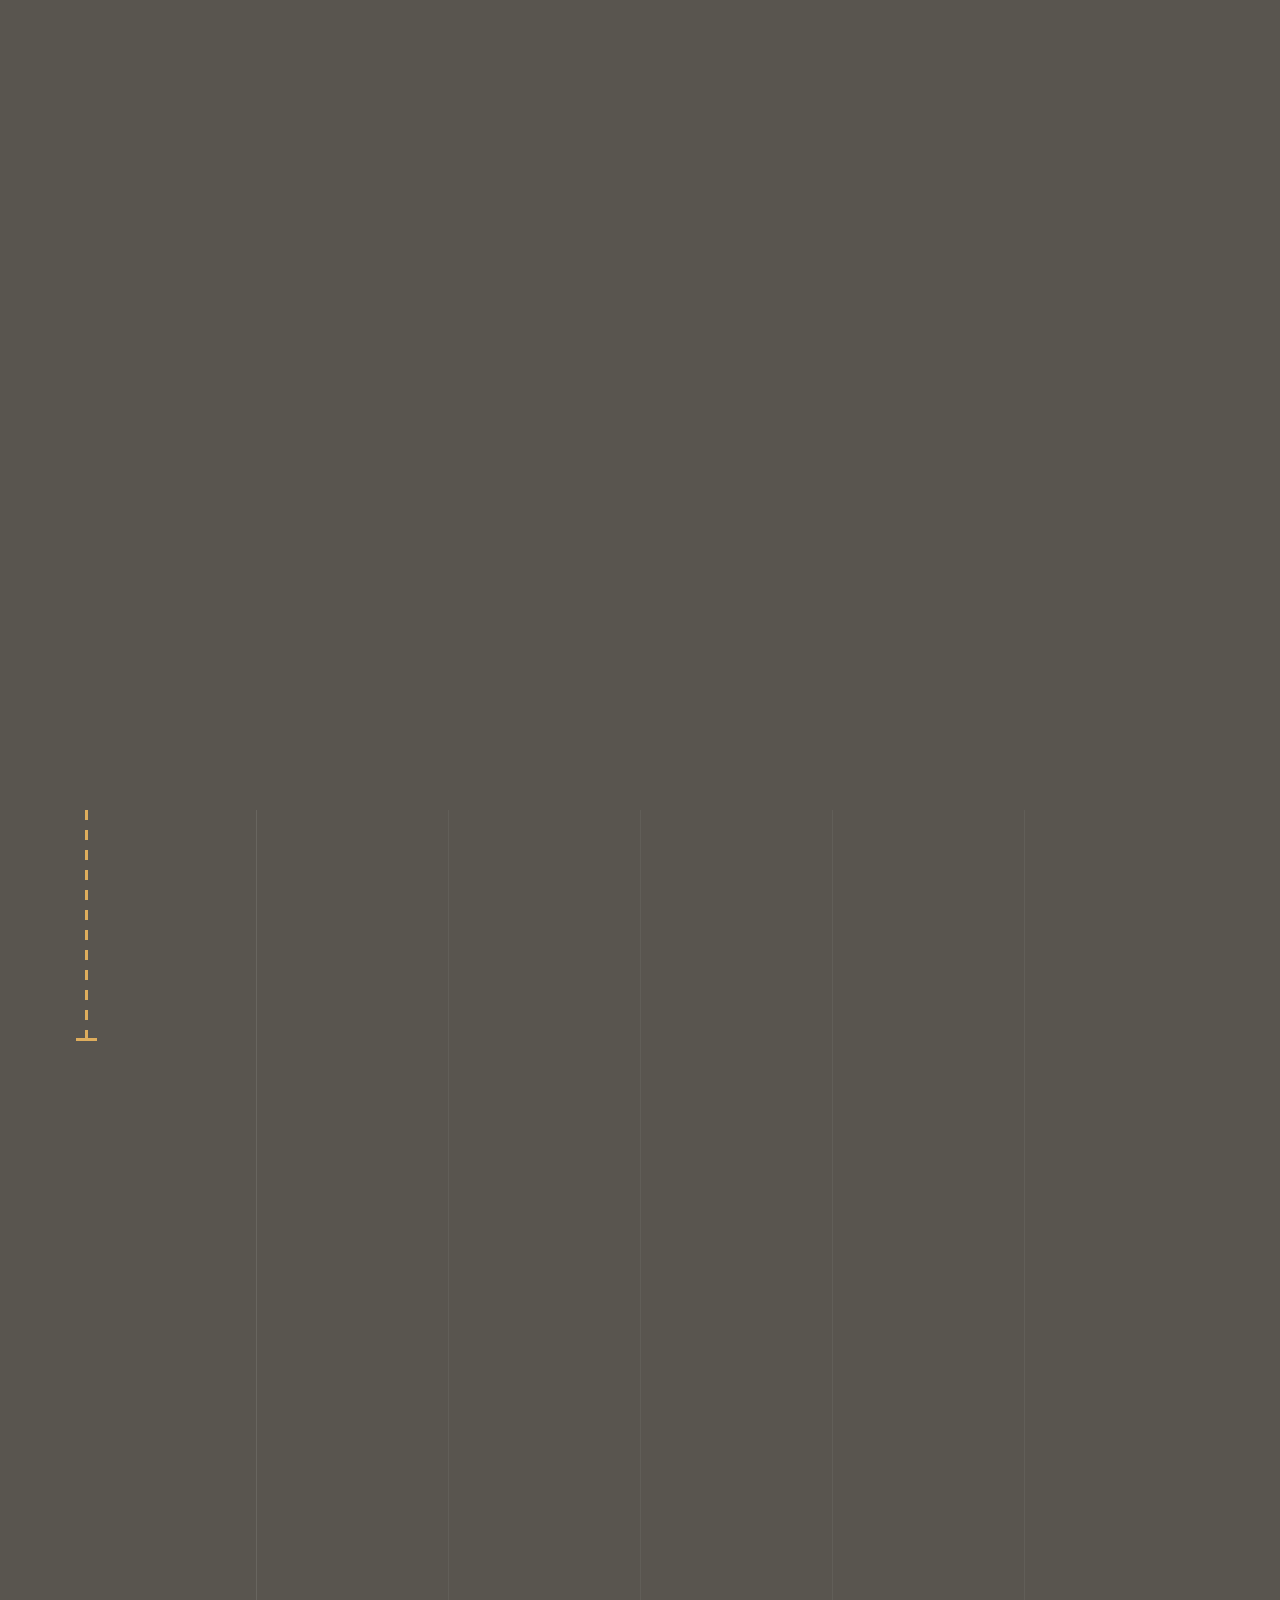
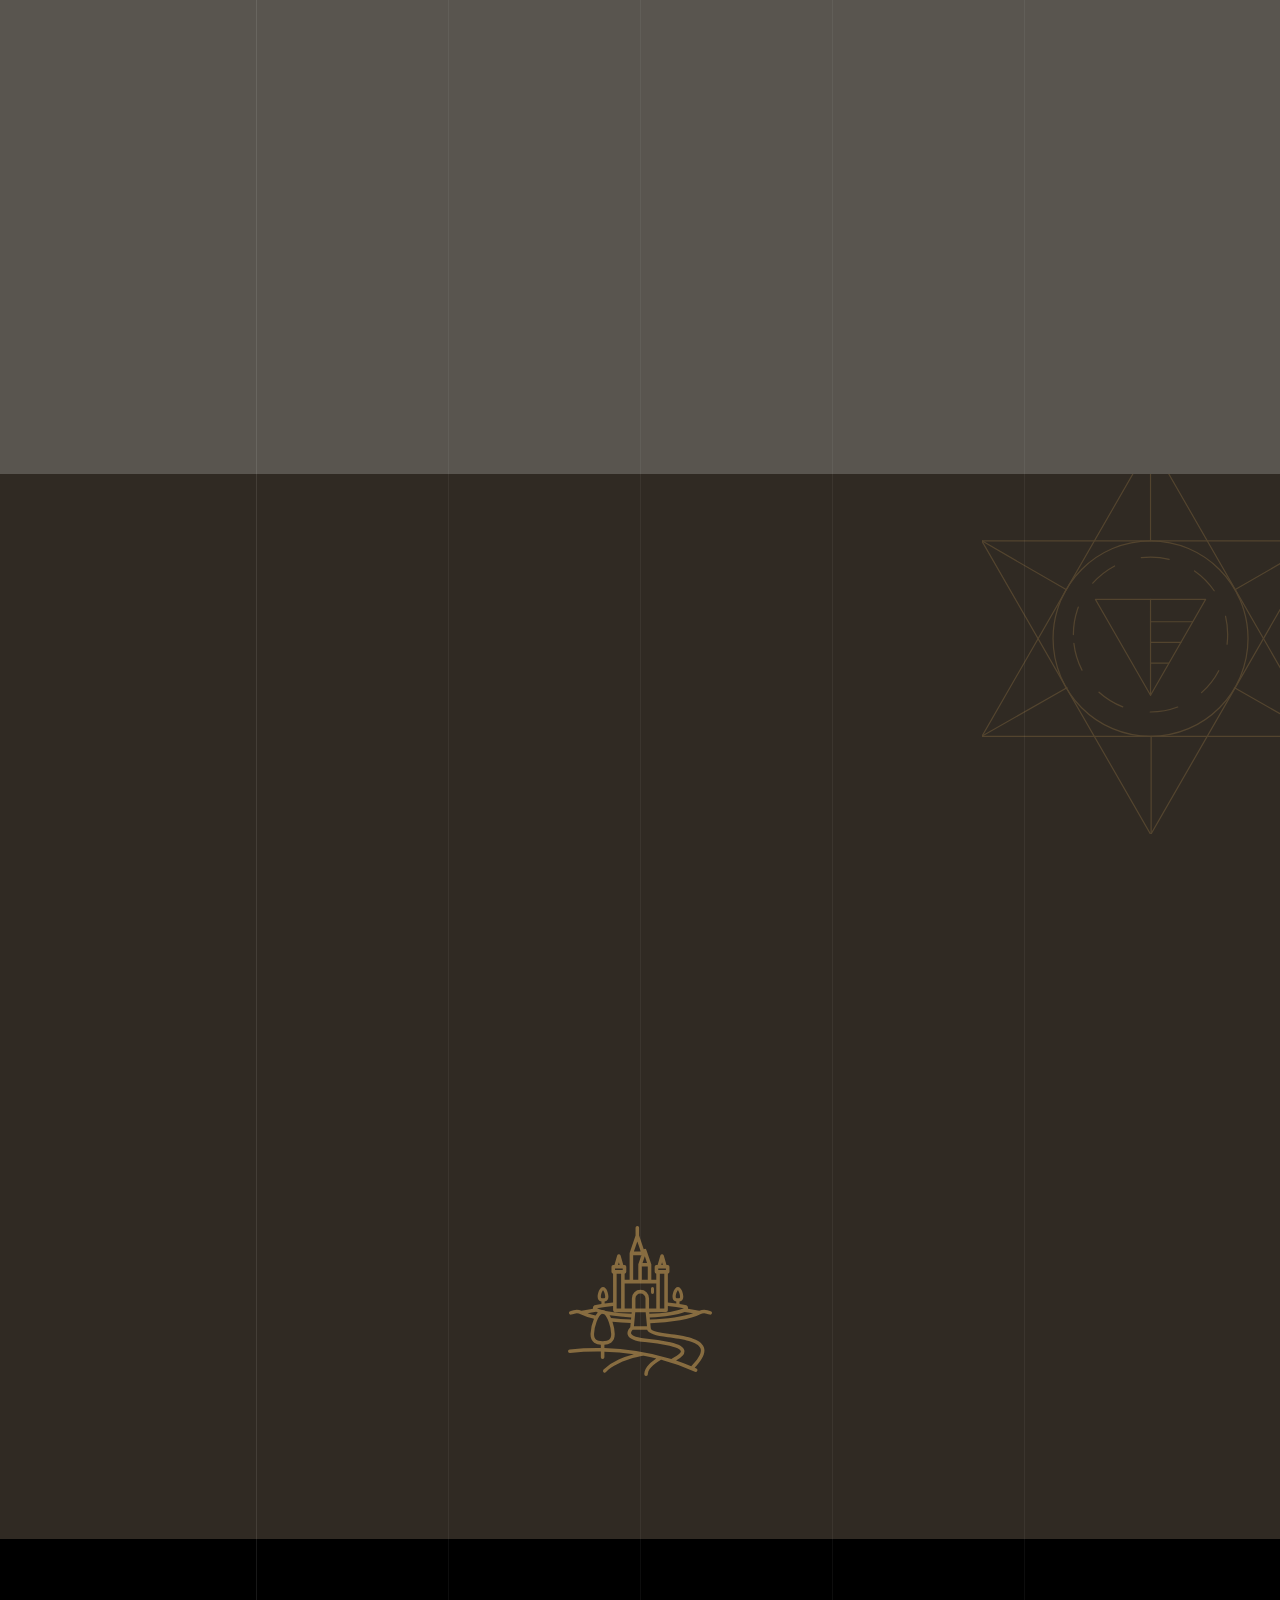
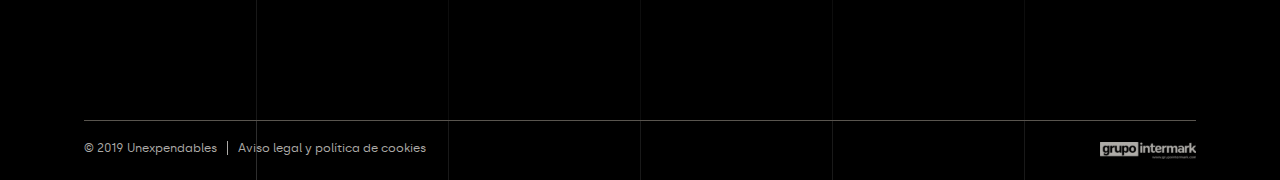
==== commit 461bd5ad: "Home animations" ====
--- a/index.html
+++ b/index.html
@@ -8,10 +8,10 @@
   <link rel="stylesheet" href="css/home.css">
 
 </head>
-<body>
+<body class="animated-start">
   <header>
     <article class="header-wrapper">
-      <h1 class="header-logo">
+      <h1 class="header-logo fade-in-up-animation">
         <img src="img/svg/logo-unexpendables.svg" class="unexpendables-logo" alt="">
       </h1>
       <nav class="header-nav">
@@ -22,22 +22,22 @@
       </nav>
     </article>
   </header>
-  <main class="animated-start">
+  <main>
     <section class="content-section gray-dark-background stripe-background post-header" id="index-header">
       <article class="content-wrapper">
         <div class="half-content">
-          <h2 class="header-title">Multiplicamos el valor de tu compañía a través del diseño</h2>
-          <p class="header-text">Has venido buscando diseño, por eso sabemos que te gustaría emprender un viaje hacia un lugar al que aún no has conseguido llegar.</p>
+          <h2 class="header-title fade-in-up-animation">Multiplicamos el valor de tu compañía a través del diseño</h2>
+          <p class="header-text fade-in-up-animation">Has venido buscando diseño, por eso sabemos que te gustaría emprender un viaje hacia un lugar al que aún no has conseguido llegar.</p>
         </div>
       </article>
     </section>
-    <section class="content-section gray-background">
-      <article class="content-wrapper stripe-background" id="useful-things">
-        <h3 class="article-header">Diseñamos cosas que funcionan</h3>
-        <ul class="usefful-list">
-          <li>Funcionar es cumplir los objetivos.</li>
-          <li>Es no decir el cómo antes de entender el por qué.</li>
-          <li>Funcionar es encontrar lo que necesitas más allá de lo que pides.</li>
+    <section class="content-section gray-background stripe-background">
+      <article class="content-wrapper animated-zone" id="useful-things">
+        <h3 class="article-header fade-in-up-animation">Diseñamos cosas que funcionan</h3>
+        <ul class="useful-list animated-zone">
+          <li class="fade-in-up-animation">Funcionar es cumplir los objetivos.</li>
+          <li class="fade-in-up-animation">Es no decir el cómo antes de entender el por qué.</li>
+          <li class="fade-in-up-animation">Funcionar es encontrar lo que necesitas más allá de lo que pides.</li>
         </ul>
         <ul class="values-list">
           <li class="valor-value">VALOR</li>
@@ -45,45 +45,47 @@
           <li class="heart-value">CORAZÓN</li>
         </ul>
       </article>
+    </section>
+    <section class="content-section gray-background">
       <article class="grid-wrapper">
-        <ul class="grid-portfolio">
-          <li class="grid-gofit">
+        <ul class="grid-portfolio animated-zone">
+          <li class="grid-gofit zoom-in-animation">
             <a href="gofit.html" class="proyect-content" id="gofit-proyect">
               <h4 class="proyect-name">GoFit</h4>
               <p class="proyect-type">SERVICE</p>
             </a>
           </li>
-          <li class="grid-caf">
+          <li class="grid-caf zoom-in-animation">
             <a href="caf.html" class="proyect-content" id="caf-proyect">
               <h4 class="proyect-name">CAF</h4>
               <p class="proyect-type">SERVICE</p>
             </a>
           </li>
-          <li class="grid-bankia">
+          <li class="grid-bankia zoom-in-animation">
             <a href="bankia.html" class="proyect-content" id="bankia-proyect">
               <h4 class="proyect-name">Bankia</h4>
               <p class="proyect-type">SERVICE</p>
             </a>
           </li>
-          <li class="grid-mundiplan">
+          <li class="grid-mundiplan zoom-in-animation">
             <a href="mundiplan.html" class="proyect-content" id="mundiplan-proyect">
               <h4 class="proyect-name">Mundiplan</h4>
               <p class="proyect-type">SERVICE</p>
             </a>
           </li>
-          <li class="grid-bbk">
+          <li class="grid-bbk zoom-in-animation">
             <a href="bbk.html" class="proyect-content" id="bbk-proyect">
               <h4 class="proyect-name">BBK</h4>
               <p class="proyect-type">SERVICE</p>
             </a>
           </li>
-          <li class="grid-orona">
+          <li class="grid-orona zoom-in-animation">
             <a href="orona.html" class="proyect-content" id="orona-proyect">
               <h4 class="proyect-name">Orona</h4>
               <p class="proyect-type">SERVICE</p>
             </a>
           </li>
-          <li class="grid-descubre">
+          <li class="grid-descubre zoom-in-animation">
             <div class="proyect-content">
               <p class="proyect-type">DESCUBRE</p>
               <h4 class="proyect-name">nuestros trabajos</h4>
@@ -91,81 +93,83 @@
           </li>
         </ul>
       </article>
-      <article class="content-wrapper stripe-background animated-zone" id="features">
-        <h3 class="article-header">Creamos porque creemos</h3>
-        <ul class="features-list">
-          <li id="destroy">
+    </section>
+    <section class="content-section gray-background stripe-background">
+      <article class="content-wrapper animated-zone" id="features">
+        <h3 class="article-header fade-in-up-animation">Creamos porque creemos</h3>
+        <ul class="features-list animated-zone">
+          <li id="destroy" class="fade-in-up-animation">
             <h4 class="feature-name">Destruimos pronto para construir barato</h4>
             <p class="feature-description">Para nosotros es mucho más importante invertir tiempo en la fase inicial de ideación y definición del proyecto de cara a poder destruir rápido para construir barato.</p>
           </li>
-          <li id="uncertainty">
+          <li id="uncertainty" class="fade-in-up-animation">
             <h4 class="feature-name">Estámos cómodos en la incertidumbre</h4>
             <p class="feature-description">Tu usuario nos importa pero tu negocio todavía más. Ponemos al usuario en el centro de la estrategia sin perder el foco, buscando siempre revalorizar tu empresa.</p>
           </li>
-          <li id="whys">
+          <li id="whys" class="fade-in-up-animation">
             <h4 class="feature-name">Amamos los datos, pero aún más sus por qués.</h4>
             <p class="feature-description">Somos consciente de que todavía no nos conoces. A lo largo del proyecto nos encargamos de ir ofreciéndote garantías de que todo  va por buen camino.</p>
           </li>
-          <li id="stories">
+          <li id="stories" class="fade-in-up-animation">
             <h4 class="feature-name">No hacemos planos, creamos historias</h4>
             <p class="feature-description">Para nosotros es mucho más importante invertir tiempo en la fase inicial de ideación y definición del proyecto de cara a poder destruir rápido para construir barato.</p>
           </li>
-          <li id="quality">
+          <li id="quality" class="fade-in-up-animation">
             <h4 class="feature-name">La calidad no es negociable</h4>
             <p class="feature-description">Tu proyecto puede ser pequeño, gigante o de dimensiones épicas, tendremos un plan para él. Pero no nos busques para salir del paso y olvidarnos, no estamos para eso.</p>
           </li>
-          <li id="morning">
+          <li id="morning" class="fade-in-up-animation">
             <h4 class="feature-name">Estaremos cuando te despiertes</h4>
             <p class="feature-description">Somos consciente de que todavía no nos conoces. A lo largo del proyecto nos encargamos de ir ofreciéndote garantías de que todo  va por buen camino.</p>
           </li>
         </ul>
-        <blockquote class="quote half-content">
-          <p class="quote-text">"A single dream is more powerful than a thousand realities." </p>
-          <p class="quote-author">J.R.R. Tolkien</p>
+        <blockquote class="quote half-content animated-zone">
+          <p class="quote-text fade-in-up-animation">"A single dream is more powerful than a thousand realities." </p>
+          <p class="quote-author fade-in-up-animation">J.R.R. Tolkien</p>
         </blockquote>
       </article>
     </section>
-    <section class="content-section gray-dark-background">
-      <article class="content-wrapper stripe-background animated-zone" id="clients">
-        <ul class="half-content client-list">
-          <li><img src="img/clients/orange.svg" alt=""></li>
-          <li><img src="img/clients/adeslas.svg" alt=""></li>
-          <li><img src="img/clients/bankia.svg" alt=""></li>
-          <li><img src="img/clients/iberia.svg" alt=""></li>
-          <li><img src="img/clients/jazztel.svg" alt=""></li>
-          <li><img src="img/clients/mcdonalds.svg" alt=""></li>
-          <li><img src="img/clients/orange.svg" alt=""></li>
-          <li><img src="img/clients/adeslas.svg" alt=""></li>
-          <li><img src="img/clients/bankia.svg" alt=""></li>
-          <li><img src="img/clients/orange.svg" alt=""></li>
-          <li><img src="img/clients/adeslas.svg" alt=""></li>
-          <li><img src="img/clients/bankia.svg" alt=""></li>
-        </ul>
-        <div class="half-content client-presentation">
-          <h2 class="client-title">Quédate con quien te mire como si fueras magia</h2>
-          <p class="client-text">Hay muy pocas cosas que podamos prometerte antes de conocernos, pero una de ellas es que nos fascinará tu proyecto como nos fascina cada detalle que nos rodea. No creemos en las horas hombre sino en el valor de lo que hacemos.</p>
+    <section class="content-section gray-dark-background stripe-background animated-zone" id="clients-content">
+      <article class="content-wrapper" id="clients">
+        <ul class="half-content client-list animated-zone">
+          <li class="zoom-in-animation"><img src="img/clients/orange.svg" alt=""></l>
+          <li class="zoom-in-animation"><img src="img/clients/adeslas.svg" alt=""></li>
+          <li class="zoom-in-animation"><img src="img/clients/bankia.svg" alt=""></li>
+          <li class="zoom-in-animation"><img src="img/clients/iberia.svg" alt=""></li>
+          <li class="zoom-in-animation"><img src="img/clients/jazztel.svg" alt=""></li>
+          <li class="zoom-in-animation"><img src="img/clients/mcdonalds.svg" alt=""></li>
+          <li class="zoom-in-animation"><img src="img/clients/orange.svg" alt=""></li>
+          <li class="zoom-in-animation"><img src="img/clients/adeslas.svg" alt=""></li>
+          <li class="zoom-in-animation"><img src="img/clients/bankia.svg" alt=""></li>
+          <li class="zoom-in-animation"><img src="img/clients/orange.svg" alt=""></li>
+          <li class="zoom-in-animation"><img src="img/clients/adeslas.svg" alt=""></li>
+          <li class="zoom-in-animation"><img src="img/clients/bankia.svg" alt=""></li>
+        </ul>
+        <div class="half-content client-presentation animated-zone">
+          <h2 class="client-title fade-in-up-animation">Quédate con quien te mire como si fueras magia</h2>
+          <p class="client-text fade-in-up-animation">Hay muy pocas cosas que podamos prometerte antes de conocernos, pero una de ellas es que nos fascinará tu proyecto como nos fascina cada detalle que nos rodea. No creemos en las horas hombre sino en el valor de lo que hacemos.</p>
         </div>
       </article>
     </section>
-    <section class="content-section gray-dark-background" id="contact-section">
-      <article class="content-wrapper stripe-background">
-        <h3 class="contact-text">¿Hablamos?</h3>
+    <section class="content-section gray-dark-background stripe-background" id="contact-section">
+      <article class="content-wrapper animated-zone">
+        <h3 class="contact-text fade-in-up-animation">¿Hablamos?</h3>
         <address class="contact-content">
-          <p class="contact-links">
-            <a href="tel:+34944943674">+34 944 943 674</a>
-            <a href="mailto:hola@unexpendables.com">hola@unexpendables.com</a>
+          <p class="contact-links animated-zone">
+            <a class="fade-in-up-animation" href="tel:+34944943674">+34 944 943 674</a>
+            <a class="fade-in-up-animation" href="mailto:hola@unexpendables.com">hola@unexpendables.com</a>
           </p>
         </address>
       </article>
     </section>
   </main>
-  <footer> 
-    <article class="content-footer stripe-background">
-      <ul class="contact-list">
-        <li>
+  <footer class="stripe-background"> 
+    <article class="content-footer">
+      <ul class="contact-list animated-zone">
+        <li class="fade-in-up-animation">
           <img src="img/svg/logo-unexpendables.svg" class="unexpendables-logo" alt="">
         </li>
-        <li>
+        <li class="fade-in-up-animation">
           <h3 class="location-name">Bilbao</h3>
           <address class="localtion-info">
             <p class="location-adress">Gran Vía Don Diego Lopez de Haro, 81,</p>
@@ -173,7 +177,7 @@
             <p class="location-adress">48011</p>
           </address>
         </li>
-        <li>
+        <li class="fade-in-up-animation">
           <h3 class="location-name">Madrid</h3>
           <address class="localtion-info">
             <p class="location-adress">Claudio Coello, 124,</p>
@@ -181,7 +185,7 @@
             <p class="location-adress">28006</p>
           </address>
         </li>
-        <li>
+        <li class="fade-in-up-animation">
           <h3 class="location-name">Gijón</h3>
           <address class="localtion-info">
             <p class="location-adress">Avda. del Jardín Botánico, 1345.</p>
@@ -189,7 +193,7 @@
             <p class="location-adress">33203</p>
           </address>
         </li>
-        <li>
+        <li class="fade-in-up-animation">
           <h3 class="location-name">México DF</h3>
           <address class="localtion-info">
             <p class="location-adress">Paseo de la Reforma,</p>
@@ -197,7 +201,7 @@
             <p class="location-adress">06500</p>
           </address>
         </li>
-        <li>
+        <li class="fade-in-up-animation rrss-content">
           <ul class="rrss-list">
             <li>
               <a href="" class="rrss-links">
--- a/css/home.css
+++ b/css/home.css
@@ -9,6 +9,7 @@
 #index-header {
   position: relative;
   padding-bottom: 95px;
+  z-index: 1;
 }
   #index-header:after{
     content:"";
@@ -21,6 +22,10 @@
     background-size: cover;
     z-index: 1;
   }
+  #index-header .content-wrapper{
+    position: relative;
+  }
+
 #index-header .half-content {
   position: relative;
   padding: 0 45px 0 30px;
@@ -42,7 +47,7 @@
   padding-top: 135px;
   padding-bottom: 10px;
 }
-.usefful-list {
+.useful-list {
   max-width: 600px;
   height: 433px;
   padding: 100px 0 0 30px;
@@ -51,7 +56,7 @@
   line-height: 29px;
   color: #acaaa7;
 }
-  .usefful-list li + li {
+  .useful-list li + li {
     margin-top: 22px;
   }
 
@@ -307,29 +312,29 @@
 
   /* Camino de baldosas amarillas */
 
-  #index-header .half-content:before {
+  #index-header .content-wrapper:before {
     content: "";
     position: absolute;
     top: 0;
-    left: -1.5px;
+    left: 83.5px;
     width: 3px;
     height: calc(100% + 400px);
     background-image: linear-gradient(to bottom, #dead5d 50%, transparent 50%);
     background-size: 3px 20px;
     border: none;
   }
-  #index-header .half-content:after {
+  #index-header .content-wrapper:after {
     content: "";
     position: absolute;
     top: 0;
-    left: -9.52px;
+    left: 75px;
     width: 20px;
     height: 20px;
     background: #dead5d;
     border-radius: 50%;
   }
 
-  #useful-things .article-header:before {
+  #useful-things:before {
     content: "";
     position: absolute;
     top: 300px;
@@ -352,7 +357,7 @@
     border: none;
   }
 
-  #features .article-header:before {
+  #features:before {
     content: "";
     position: absolute;
     top: 0;
@@ -363,7 +368,7 @@
     background-size: 3px 20px;
     border: none;
   }
-  #features .article-header:after {
+  #features:after {
     content: "";
     position: absolute;
     top: 228px;
@@ -372,7 +377,7 @@
     height: 3px;
     background: #dead5d;
   }
-  #clients .client-list:before {
+  #clients:before {
     content: "";
     position: absolute;
     top: -300px;
@@ -383,7 +388,7 @@
     background-size: 3px 20px;
     border: none;
   }
-  #clients .client-list:after {
+  #clients:after {
     content: "";
     position: absolute;
     top: -300px;
@@ -392,8 +397,10 @@
     height: 3px;
     background: #dead5d;
   }
-
-  #clients:after {
+  #clients-content {
+    z-index: 1;
+  }
+  #clients-content:after {
     content: "";
     position: absolute;
     bottom: -10px;
@@ -407,45 +414,45 @@
 
   /* Animaciones Camino de baldosas amarillas */
 
-  .animated-start #index-header .half-content:after {
+  .animated-start #index-header .content-wrapper:after {
     transform: scale(0);
   }
-  #index-header .half-content:after {
+  #index-header .content-wrapper:after {
     transform: scale(1);
     transition: transform .3s;
   }
-  .animated-start #index-header .half-content:before {
+  .animated-start #index-header .content-wrapper:before {
     height: 0;
   }
-  #index-header .half-content:before {
+  #index-header .content-wrapper:before {
     height: calc(100% + 400px);
     transition: height 1s linear .3s;
   }
-  .animated-start #useful-things .article-header:before {
+  .animated-zone#useful-things:before {
     width: 0;
   }
-  #useful-things .article-header:before {
+  #useful-things:before {
     width: calc(100% - 220px);
-    transition: width 1s linear 1.3s;
-  }
-  .animated-start #useful-things:after {
+    transition: width 1s linear;
+  }
+  .animated-zone#useful-things:after {
     height: 0;
   }
   #useful-things:after {
     height: calc(100% - 300px);
-    transition: height 1s linear 2.3s;
-  }
-  .animated-start .values-list li {
+    transition: height 1s linear 1s;
+  }
+  .animated-zone .values-list li {
     opacity: 0;
   }
   .values-list li:nth-child(1) {
-    transition: opacity .3s linear 2.4s;
+    transition: opacity .3s linear 1.1s;
   }
   .values-list li:nth-child(2) {
-    transition: opacity .3s linear 2.6s;
+    transition: opacity .3s linear 1.3s;
   }
   .values-list li:nth-child(3) {
-    transition: opacity .3s linear 2.8s;
+    transition: opacity .3s linear 1.5s;
   }
 
 
@@ -467,26 +474,108 @@
   }
 
 
-  #clients.animated-zone .client-list:after {
+  .animated-zone #clients:after {
     left: 50%;
     width: 0;
   }
-  #clients .client-list:after {
+  #clients:after {
     left: calc(50% - 10.5px);
     width: 21px;
     transition: width .3s, left .3s;
   }
-  #clients.animated-zone .client-list:before {
+  .animated-zone #clients:before {
     height: 0;
   }
-  #clients .client-list:before {
+  #clients:before {
     height: calc(100% + 300px);
     transition: height 1s linear .3s;
   }
-  #clients.animated-zone:after {
+  #clients-content.animated-zone:after {
     transform: scale(0);
   }
-  #clients:after {
+  #clients-content:after {
     transform: scale(1);
     transition: transform .3s linear 1.3s;
-  }+  }
+
+  /* Animaciones parrafos */
+  .animated-start #index-header:after {
+    transform: translateX(100px);
+    opacity: 0;
+  }
+  #index-header:after {
+    opacity: 1;
+    transition: transform .3s, opacity.3s;
+  }
+  
+  #index-header .half-content .header-text,
+  #clients .half-content .client-text {
+    transition-delay: .1s;
+  }
+
+  .useful-list li:nth-child(2),
+  .grid-portfolio li:nth-child(2),
+  .features-list li:nth-child(2),
+  .client-list li:nth-child(2) {
+    transition-delay: .1s;
+  }
+  .useful-list li:nth-child(3),
+  .grid-portfolio li:nth-child(3),
+  .features-list li:nth-child(3) ,
+  .client-list li:nth-child(3) {
+    transition-delay: .2s;
+  }
+  .useful-list li:nth-child(4),
+  .grid-portfolio li:nth-child(4),
+  .features-list li:nth-child(4) ,
+  .client-list li:nth-child(4) {
+    transition-delay: .3s;
+  }
+  .useful-list li:nth-child(5),
+  .grid-portfolio li:nth-child(5),
+  .features-list li:nth-child(5) ,
+  .client-list li:nth-child(5) {
+    transition-delay: .4s;
+  }
+  .useful-list li:nth-child(6),
+  .grid-portfolio li:nth-child(6),
+  .features-list li:nth-child(6) ,
+  .client-list li:nth-child(6) {
+    transition-delay: .5s;
+  }
+  .useful-list li:nth-child(7),
+  .grid-portfolio li:nth-child(7),
+  .features-list li:nth-child(7) ,
+  .client-list li:nth-child(7) {
+    transition-delay: .6s;
+  }
+  .useful-list li:nth-child(8),
+  .grid-portfolio li:nth-child(8),
+  .features-list li:nth-child(8) ,
+  .client-list li:nth-child(8) {
+    transition-delay: .7s;
+  }
+  .useful-list li:nth-child(9),
+  .grid-portfolio li:nth-child(9),
+  .features-list li:nth-child(9) ,
+  .client-list li:nth-child(9) {
+    transition-delay: .8s;
+  }
+  .useful-list li:nth-child(10),
+  .grid-portfolio li:nth-child(10),
+  .features-list li:nth-child(10) ,
+  .client-list li:nth-child(10) {
+    transition-delay: .9s;
+  }
+  .useful-list li:nth-child(11),
+  .grid-portfolio li:nth-child(11),
+  .features-list li:nth-child(11) ,
+  .client-list li:nth-child(11) {
+    transition-delay: 1s;
+  }
+  .useful-list li:nth-child(12),
+  .grid-portfolio li:nth-child(12),
+  .features-list li:nth-child(12) ,
+  .client-list li:nth-child(12) {
+    transition-delay: 1.1s;
+  }
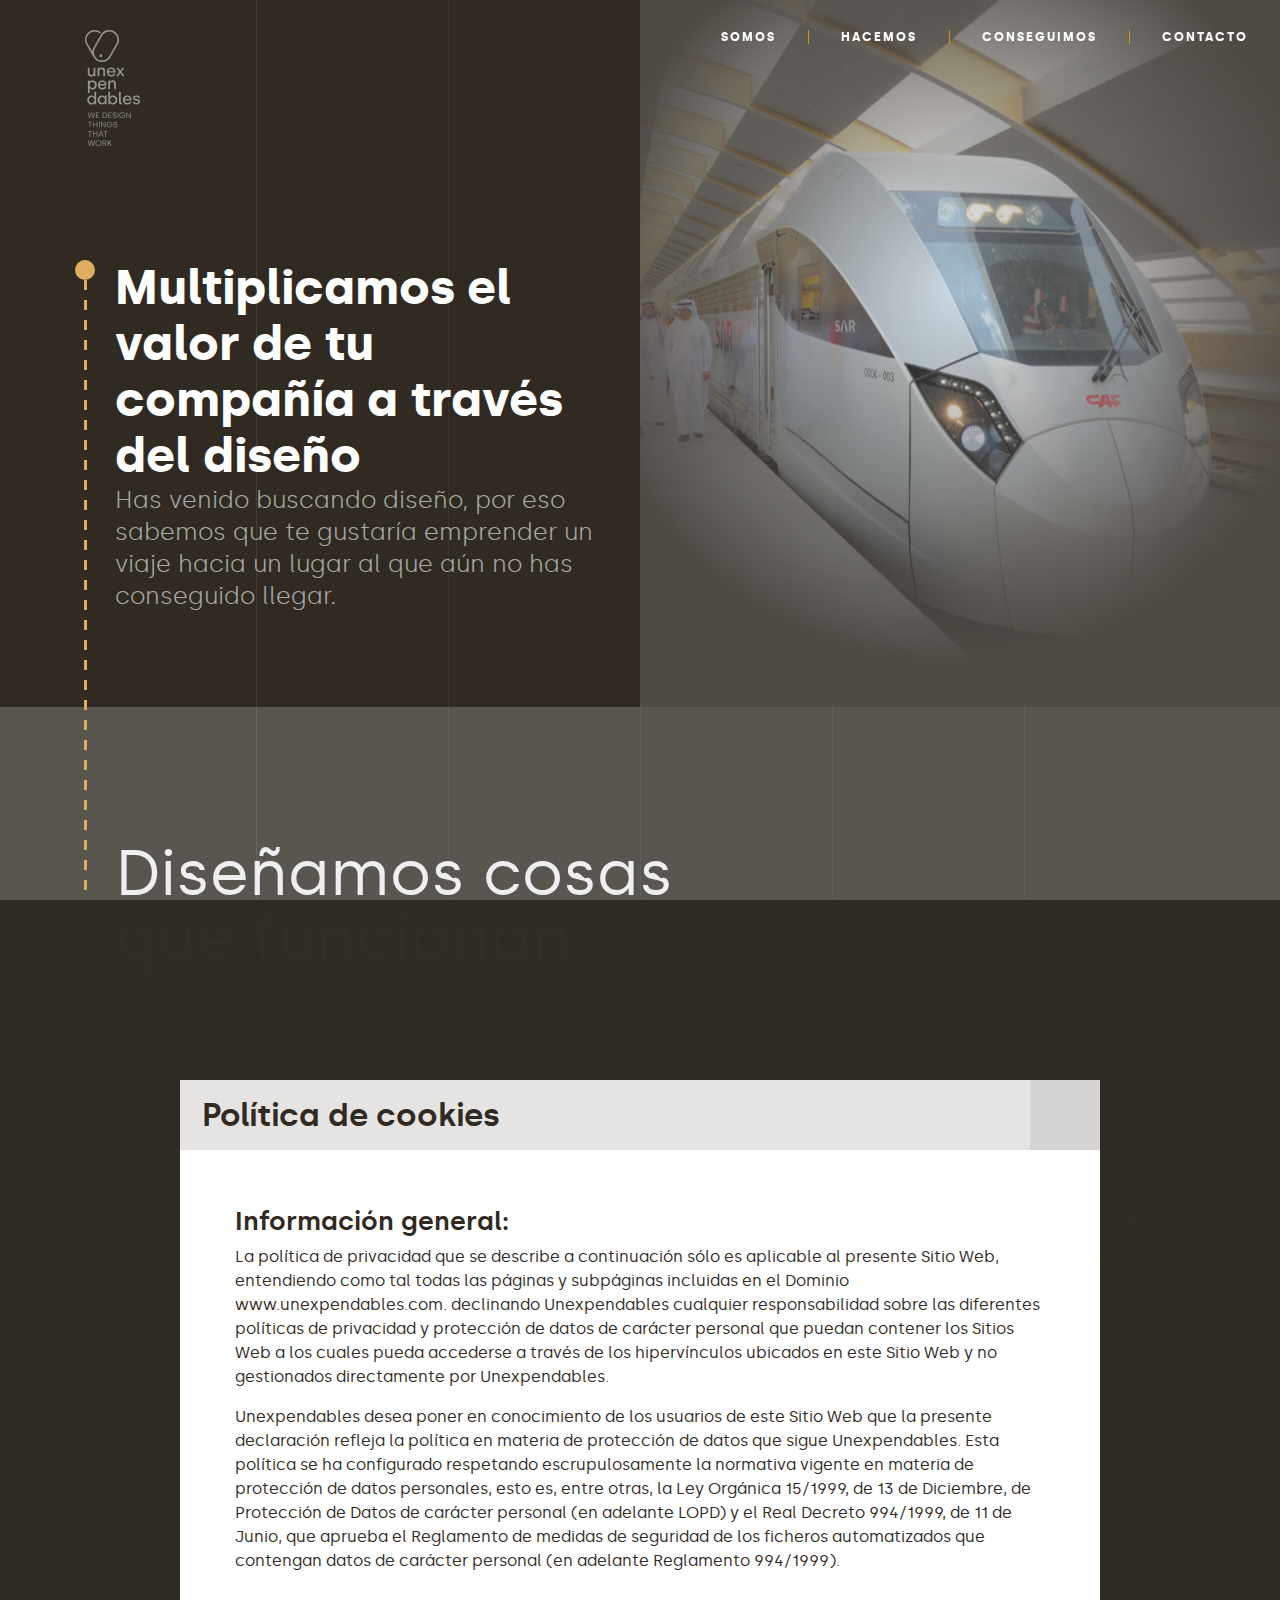
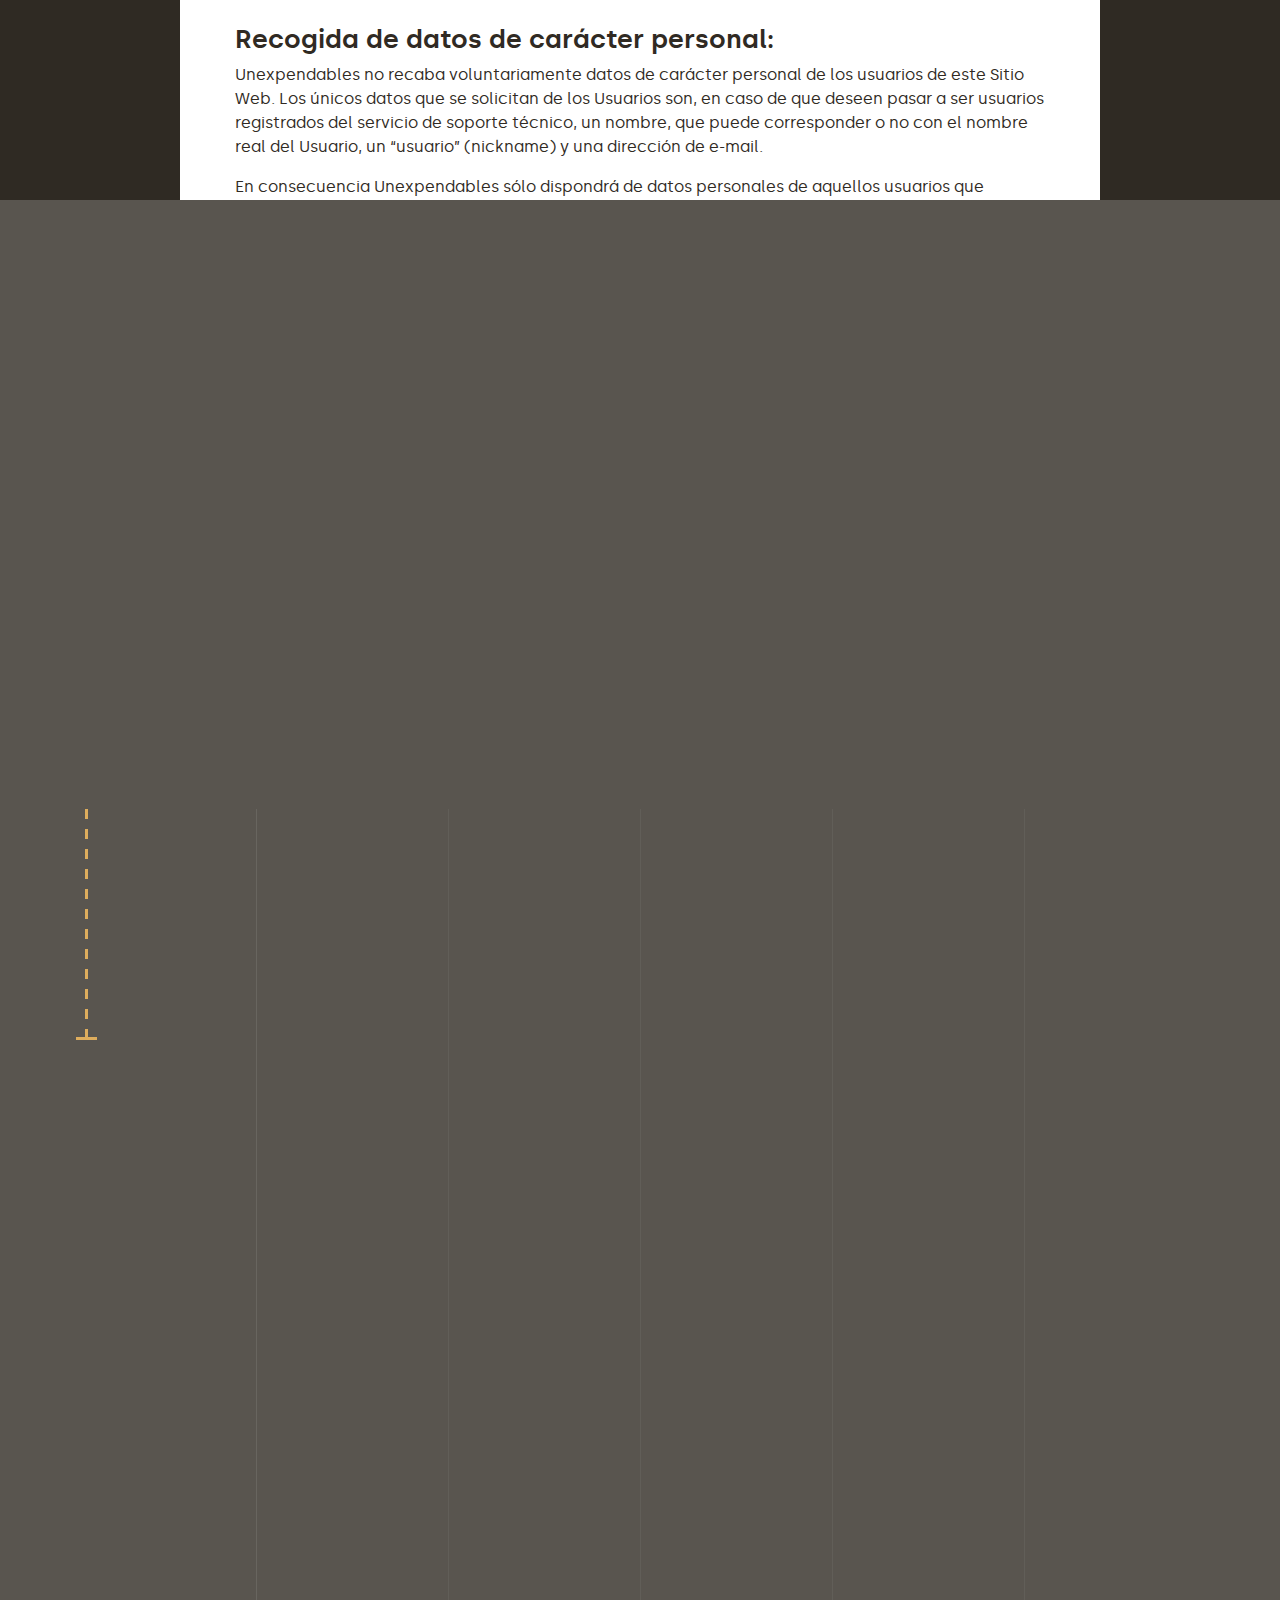
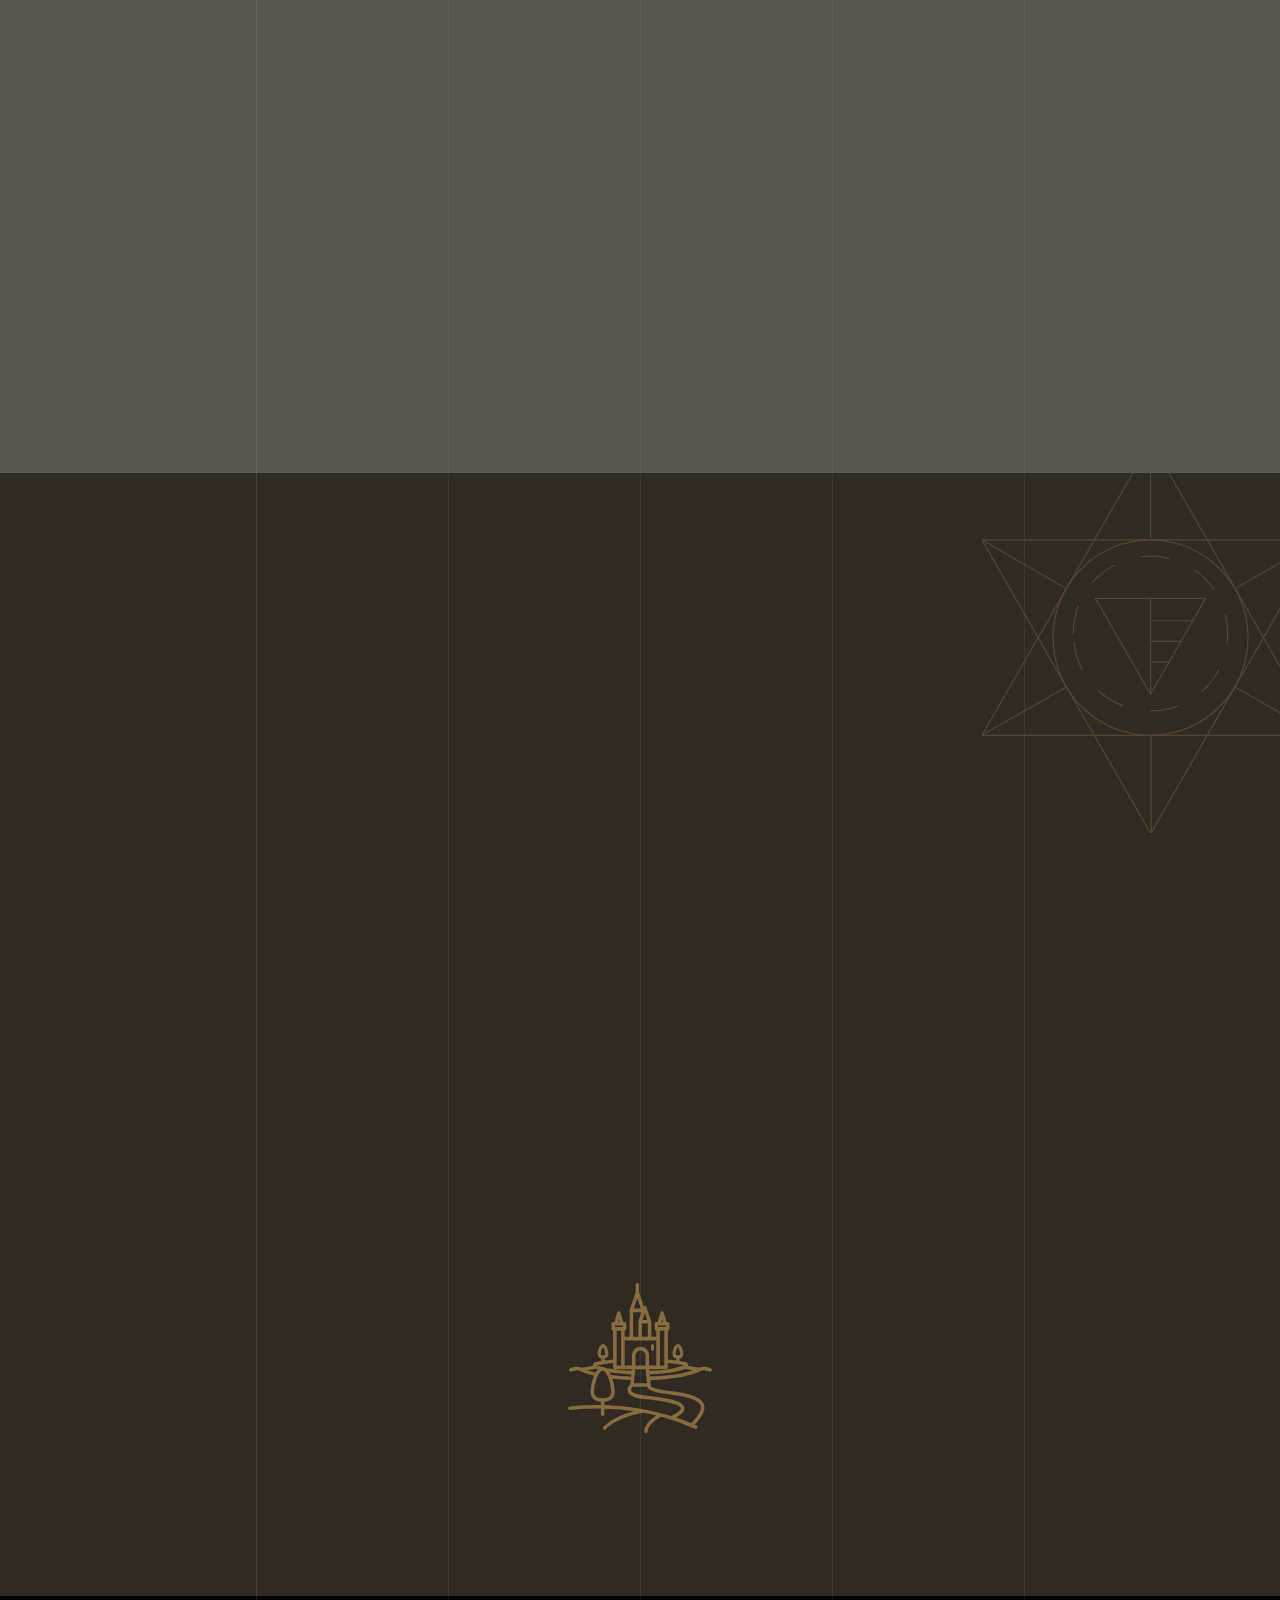
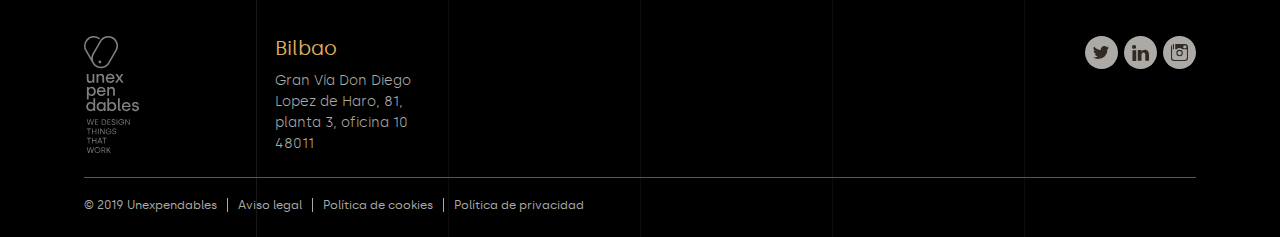
==== commit b558c428: "MVP" ====
--- a/index.html
+++ b/index.html
@@ -11,14 +11,14 @@
 <body class="animated-start">
   <header>
     <article class="header-wrapper">
-      <h1 class="header-logo fade-in-up-animation">
+      <h1 class="header-logo">
         <img src="img/svg/logo-unexpendables.svg" class="unexpendables-logo" alt="">
       </h1>
       <nav class="header-nav">
-        <a href="somos.html" class="nav-link">SOMOS</a>
-        <a href="hacemos.html" class="nav-link">HACEMOS</a>
-        <a href="conseguimos.html" class="nav-link">CONSEGUIMOS</a>
-        <a href="contacto.html" class="nav-link">CONTACTO</a>
+        <a href="#useful-anchor" class="nav-link">SOMOS</a>
+        <a href="#portfolio-anchor" class="nav-link">HACEMOS</a>
+        <a href="#features-anchor" class="nav-link">CONSEGUIMOS</a>
+        <a href="#contact-section" class="nav-link">CONTACTO</a>
       </nav>
     </article>
   </header>
@@ -31,7 +31,7 @@
         </div>
       </article>
     </section>
-    <section class="content-section gray-background stripe-background">
+    <section class="content-section gray-background stripe-background" id="useful-anchor">
       <article class="content-wrapper animated-zone" id="useful-things">
         <h3 class="article-header fade-in-up-animation">Diseñamos cosas que funcionan</h3>
         <ul class="useful-list animated-zone">
@@ -46,44 +46,80 @@
         </ul>
       </article>
     </section>
-    <section class="content-section gray-background">
+    <section class="content-section gray-background" id="portfolio-anchor">
       <article class="grid-wrapper">
         <ul class="grid-portfolio animated-zone">
           <li class="grid-gofit zoom-in-animation">
-            <a href="gofit.html" class="proyect-content" id="gofit-proyect">
+            <div class="proyect-content" id="gofit-proyect">
               <h4 class="proyect-name">GoFit</h4>
               <p class="proyect-type">SERVICE</p>
-            </a>
+              <div class="hover-zone">
+                <p class="proyect-description">Ayudamos a que la compañía alcanzara un valor de venta de 300 millones de euros.</p>
+                <div class="button-zone">
+                  <a href="" class="button-style">VER PROYECTO</a>
+                </div>
+              </div>
+            </div>
           </li>
           <li class="grid-caf zoom-in-animation">
-            <a href="caf.html" class="proyect-content" id="caf-proyect">
+            <div class="proyect-content" id="caf-proyect">
               <h4 class="proyect-name">CAF</h4>
               <p class="proyect-type">SERVICE</p>
-            </a>
+              <div class="hover-zone">
+                <p class="proyect-description">Ayudamos a que la compañía alcanzara un valor de venta de 300 millones de euros.</p>
+                <div class="button-zone">
+                  <a href="" class="button-style">VER PROYECTO</a>
+                </div>
+              </div>
+            </div>
           </li>
           <li class="grid-bankia zoom-in-animation">
-            <a href="bankia.html" class="proyect-content" id="bankia-proyect">
+            <div class="proyect-content" id="bankia-proyect">
               <h4 class="proyect-name">Bankia</h4>
               <p class="proyect-type">SERVICE</p>
-            </a>
+              <div class="hover-zone">
+                <p class="proyect-description">Ayudamos a que la compañía alcanzara un valor de venta de 300 millones de euros.</p>
+                <div class="button-zone">
+                  <a href="" class="button-style">VER PROYECTO</a>
+                </div>
+              </div>
+            </div>
           </li>
           <li class="grid-mundiplan zoom-in-animation">
-            <a href="mundiplan.html" class="proyect-content" id="mundiplan-proyect">
+            <div class="proyect-content" id="mundiplan-proyect">
               <h4 class="proyect-name">Mundiplan</h4>
               <p class="proyect-type">SERVICE</p>
-            </a>
+              <div class="hover-zone">
+                <p class="proyect-description">Ayudamos a que la compañía alcanzara un valor de venta de 300 millones de euros.</p>
+                <div class="button-zone">
+                  <a href="" class="button-style">VER PROYECTO</a>
+                </div>
+              </div>
+            </div>
           </li>
           <li class="grid-bbk zoom-in-animation">
-            <a href="bbk.html" class="proyect-content" id="bbk-proyect">
+            <div class="proyect-content" id="bbk-proyect">
               <h4 class="proyect-name">BBK</h4>
               <p class="proyect-type">SERVICE</p>
-            </a>
+              <div class="hover-zone">
+                <p class="proyect-description">Ayudamos a que la compañía alcanzara un valor de venta de 300 millones de euros.</p>
+                <div class="button-zone">
+                  <a href="" class="button-style">VER PROYECTO</a>
+                </div>
+              </div>
+            </div>
           </li>
           <li class="grid-orona zoom-in-animation">
-            <a href="orona.html" class="proyect-content" id="orona-proyect">
+            <div class="proyect-content" id="orona-proyect">
               <h4 class="proyect-name">Orona</h4>
               <p class="proyect-type">SERVICE</p>
-            </a>
+              <div class="hover-zone">
+                <p class="proyect-description">Ayudamos a que la compañía alcanzara un valor de venta de 300 millones de euros.</p>
+                <div class="button-zone">
+                  <a href="" class="button-style">VER PROYECTO</a>
+                </div>
+              </div>
+            </div>
           </li>
           <li class="grid-descubre zoom-in-animation">
             <div class="proyect-content">
@@ -94,7 +130,7 @@
         </ul>
       </article>
     </section>
-    <section class="content-section gray-background stripe-background">
+    <section class="content-section gray-background stripe-background" id="features-anchor">
       <article class="content-wrapper animated-zone" id="features">
         <h3 class="article-header fade-in-up-animation">Creamos porque creemos</h3>
         <ul class="features-list animated-zone">
@@ -132,18 +168,23 @@
     <section class="content-section gray-dark-background stripe-background animated-zone" id="clients-content">
       <article class="content-wrapper" id="clients">
         <ul class="half-content client-list animated-zone">
-          <li class="zoom-in-animation"><img src="img/clients/orange.svg" alt=""></l>
-          <li class="zoom-in-animation"><img src="img/clients/adeslas.svg" alt=""></li>
+          <!-- <li class="zoom-in-animation"><img src="img/clients/adeslas.svg" alt=""></li> -->
+          <li class="zoom-in-animation"><img src="img/clients/alsa.svg" alt=""></li>
+          <li class="zoom-in-animation"><img src="img/clients/ausolan.svg" alt=""></li>
+          <li class="zoom-in-animation"><img src="img/clients/ayuntamiento-barcelona.svg" alt=""></li>
+          <li class="zoom-in-animation"><img src="img/clients/ayuntamiento-bilbao.svg" alt=""></li>
           <li class="zoom-in-animation"><img src="img/clients/bankia.svg" alt=""></li>
-          <li class="zoom-in-animation"><img src="img/clients/iberia.svg" alt=""></li>
+          <li class="zoom-in-animation"><img src="img/clients/bbk.svg" alt=""></li>
+          <li class="zoom-in-animation"><img src="img/clients/caf.svg" alt=""></li>
+          <li class="zoom-in-animation"><img src="img/clients/caja-rural.svg" alt=""></li>
+          <!-- <li class="zoom-in-animation"><img src="img/clients/iberia.svg" alt=""></li>
           <li class="zoom-in-animation"><img src="img/clients/jazztel.svg" alt=""></li>
           <li class="zoom-in-animation"><img src="img/clients/mcdonalds.svg" alt=""></li>
-          <li class="zoom-in-animation"><img src="img/clients/orange.svg" alt=""></li>
-          <li class="zoom-in-animation"><img src="img/clients/adeslas.svg" alt=""></li>
-          <li class="zoom-in-animation"><img src="img/clients/bankia.svg" alt=""></li>
-          <li class="zoom-in-animation"><img src="img/clients/orange.svg" alt=""></li>
-          <li class="zoom-in-animation"><img src="img/clients/adeslas.svg" alt=""></li>
-          <li class="zoom-in-animation"><img src="img/clients/bankia.svg" alt=""></li>
+          <li class="zoom-in-animation"><img src="img/clients/orange.svg" alt=""></li> -->
+          <li class="zoom-in-animation"><img src="img/clients/orona.svg" alt=""></li>
+          <li class="zoom-in-animation"><img src="img/clients/panda.svg" alt=""></li>
+          <li class="zoom-in-animation"><img src="img/clients/prisa.svg" alt=""></li>
+          <li class="zoom-in-animation"><img src="img/clients/sherpa.svg" alt=""></li>
         </ul>
         <div class="half-content client-presentation animated-zone">
           <h2 class="client-title fade-in-up-animation">Quédate con quien te mire como si fueras magia</h2>
@@ -165,11 +206,11 @@
   </main>
   <footer class="stripe-background"> 
     <article class="content-footer">
-      <ul class="contact-list animated-zone">
-        <li class="fade-in-up-animation">
+      <ul class="contact-list">
+        <li>
           <img src="img/svg/logo-unexpendables.svg" class="unexpendables-logo" alt="">
         </li>
-        <li class="fade-in-up-animation">
+        <li>
           <h3 class="location-name">Bilbao</h3>
           <address class="localtion-info">
             <p class="location-adress">Gran Vía Don Diego Lopez de Haro, 81,</p>
@@ -177,31 +218,7 @@
             <p class="location-adress">48011</p>
           </address>
         </li>
-        <li class="fade-in-up-animation">
-          <h3 class="location-name">Madrid</h3>
-          <address class="localtion-info">
-            <p class="location-adress">Claudio Coello, 124,</p>
-            <p class="location-adress">Planta 5,</p>
-            <p class="location-adress">28006</p>
-          </address>
-        </li>
-        <li class="fade-in-up-animation">
-          <h3 class="location-name">Gijón</h3>
-          <address class="localtion-info">
-            <p class="location-adress">Avda. del Jardín Botánico, 1345.</p>
-            <p class="location-adress">Edif. Grupo Intermark</p>
-            <p class="location-adress">33203</p>
-          </address>
-        </li>
-        <li class="fade-in-up-animation">
-          <h3 class="location-name">México DF</h3>
-          <address class="localtion-info">
-            <p class="location-adress">Paseo de la Reforma,</p>
-            <p class="location-adress">265, planta 16</p>
-            <p class="location-adress">06500</p>
-          </address>
-        </li>
-        <li class="fade-in-up-animation rrss-content">
+        <li class="rrss-content">
           <ul class="rrss-list">
             <li>
               <a href="" class="rrss-links">
@@ -221,14 +238,152 @@
           </ul></li>
       </ul>
     </article>
-    <article class="content-footer stripe-background">
+    <article class="content-footer">
       <ul class="copyright">
         <li>&copy; 2019 Unexpendables</li>
-        <li><a href="">Aviso legal y política de cookies</a></li>
+        <li><button class="modal-text-button modal-button" rel="legal-advise">Aviso legal</button></li>
+        <li><button class="modal-text-button modal-button" rel="cookies-policy">Política de cookies</button></li>
+        <li><button class="modal-text-button modal-button" rel="privacity-policy">Política de privacidad</button></li>
       </ul>
     </article>
   </footer>
-
-  <script src="js/animations.js"></script>
+  <div class="modal" id="legal-advise">
+    <article class="modal-content">
+      <div class="modal-title-content">
+        <h2 class="modal-title">Aviso Legal</h2>
+        <button class="modal-close"></button>
+      </div>
+      <div class="modal-text">
+        <ol class="modal-options-list">
+          <li>
+            <h3 class="modal-text-title">1. Propiedad intelectual</h3>
+            <p class="modal-text-paragraph">El código fuente, los diseños gráficos, las imágenes, las fotografías, los sonidos, las animaciones, el software, los textos, así como la información y los contenidos que se recogen en Aviso legal están protegidos por la legislación española sobre los derechos de propiedad intelectual e industrial a favor de Unexpendables y no se permite la reproducción y/o publicación, total o parcial, del sitio web, ni su tratamiento informático, su distribución, su difusión, ni su modificación, transformación o descompilación, ni demás derechos reconocidos legalmente a su titular, sin el permiso previo y por escrito del mismo.</p>
+            <p class="modal-text-paragraph">El usuario, única y exclusivamente, puede utilizar el material que aparezca en este sitio web para su uso personal y privado, quedando prohibido su uso con fines comerciales o para incurrir en actividades ilícitas. Todos los derechos derivados de la propiedad intelectual están expresamente reservados por Unexpendables.</p>
+            <p class="modal-text-paragraph">Unexpendables velará por el cumplimiento de las anteriores condiciones como por la debida utilización de los contenidos presentados en sus páginas web, ejercitando todas las acciones civiles y penales que le correspondan en el caso de infracción o incumplimiento de estos derechos por parte del usuario.</p>
+          </li>
+          <li>
+            <h3 class="modal-text-title">2. Protección de datos de carácter personal</h3>
+            <p class="modal-text-paragraph">En el marco del cumplimiento de la legislación vigente, recogida en la Ley Orgánica 15/1999, de 13 de diciembre, sobre protección de Datos de Carácter Personal (LOPD), cuyo objeto es garantizar y proteger, en lo que concierne al tratamiento de los datos personales, las libertades y derechos fundamentales de las personas físicas, y especialmente de su honor e intimidad personal, Unexpendables informa a los usuarios de que: Unexpendables ha adoptado las medidas técnicas y organizativas conforme a lo dispuesto en la normativa vigente.</p>
+            <p class="modal-text-paragraph">Los Datos de Carácter Personal que recoge www.unexpendables.com son objeto de tratamiento automatizado y se incorporan debidamente registrados en la Agencia de Protección de Datos, cuya titularidad corresponde a Unexpendables.</p>
+            <p class="modal-text-paragraph">La recogida y tratamiento automatizado de los Datos de Carácter Personal tiene como finalidad el mantenimiento de la relación contractual que en su caso se establezca con Unexpendables, así como el desempeño de las tareas de información, formación, comercialización (tarea esta última siempre identificada como tal) y otras actividades propias de la empresa. Unexpendables ha adoptado los niveles de seguridad adecuados a los datos que se facilitan y, además, se han instalado todos los medios y medidas técnicas a su
+            +alcance para evitar la pérdida, mal uso, alteración, acceso no autorizado y robo de los datos que nos facilitan. El usuario podrá, en todo momento, ejercitar los derechos reconocidos en la LOPD, de acceso, rectificación, cancelación y oposición.</p>
+            <p class="modal-text-paragraph">Si deseas más información sobre nuestra política de privacidad infórmate en la siguiente página: <button class="modal-button modal-text-button" rel="privacity-policy">Política de privacidad</button>.</p>
+          </li>
+          <li>
+            <h3 class="modal-text-title">3. Varios</h3>
+            <ol>
+              <li>
+                <p class="modal-text-paragraph">A.- Www.unexpendables.com utiliza cookies que se quedarán almacenadas en el ordenador. Las cookies son pequeños archivos que nuestro ordenador envía al suyo, pero que no nos proporcionan información ni sobre su nombre, ni sobre cualquier dato de carácter personal suyo. Las cookies que utilizamos no pueden leer datos de su ordenador ni leer las cookies que existan en su ordenador. Cuando el usuario se encuentre navegando por las páginas web de www.unexpendables.com el servidor donde se encuentra alojada reconoce automáticamente la dirección IP de su ordenador, el día y la hora en la que comienza la visita, en la que abandona la visita, así como información sobre las distintas secciones consultadas. Es necesario que el servidor conozca estos datos para poder comunicarse y enviarle la petición realizada y que a través del navegador se pueda ver en la pantalla.</p>
+              <p class="modal-text-paragraph">Si lo deseas puedes configurar tu navegador de manera que te avise en la pantalla si vas a recibir una cookie. El usuario puede configurar su ordenador de manera que no reciba estas cookies, este hecho no impedirá que se pueda acceder a la información del sitio web www.unexpendables.com.</p>
+              <p class="modal-text-paragraph">Si deseas más información sobre el tratamiento de cookies de este sitio web infórmate en la siguiente página: Política de cookies.</p>
+              </li>
+              <li>
+                <p class="modal-text-paragraph">B.- Unexpendables podrá modificar, sin previo aviso, la información contenida en su sitio web, así como su configuración y presentación.</p>
+              </li>
+              <li>
+                <p class="modal-text-paragraph">C.- Unexpendables se compromete a través de este medio a NO REALIZAR PUBLICIDAD ENGAÑOSA. A estos efectos, por lo tanto, no serán considerados como publicidad engañosa los errores formales o numéricos que puedan encontrarse a lo largo del contenido de las distintas secciones de la web de Unexpendables, producidos como consecuencia de un mantenimiento y/o actualización incompleta o defectuosa de la información contenida es estas secciones. Unexpendables, como consecuencia de lo dispuesto en este apartado, se compromete a corregirlo tan pronto como tenga conocimiento de dichos errores.</p>
+              </li>
+              <li>
+                <p class="modal-text-paragraph">D.- Unexpendables se compromete a NO REMITIR COMUNICACIONES COMERCIALES SIN IDENTIFICARLAS COMO TALES, conforme a lo dispuesto en la Ley 34/2002 de Servicios de la Sociedad de la Información y de comercio electrónico. A estos efectos no será considerado como comunicación comercial toda la información que se envíe A LOS CLIENTES de Unexpendables siempre que tenga por finalidad el mantenimiento de la relación contractual existente entre cliente y Unexpendables, así como el desempeño de las tareas de información, formación y otras actividades propias del servicio que el cliente tiene contratado con la empresa.</p>
+              </li>
+              <li>
+                <p class="modal-text-paragraph">E.- Unexpendables no se hace responsable del incumplimiento de cualquier norma aplicable en que pueda incurrir el usuario en su acceso al sitio web www.unexpendables.com y/o en el uso de las informaciones contenidas en el mismo.</p>
+              </li>
+              <li>
+                <p class="modal-text-paragraph">F.- Unexpendables no será responsable de los daños y perjuicios producidos o que puedan producirse, cualquiera que sea su naturaleza, que se deriven del uso de la información, de las materias contenidas en este web site y de los programas que incorpora. Los enlaces (Links) e hipertexto que posibiliten, a través del sitio web www.unexpendables.com, acceder al usuario a prestaciones y servicios ofrecidos por terceros, no pertenecen ni se encuentran bajo el control de Unexpendables; dicha entidad no se hace responsable ni de la información contenida en los mismos ni de cualesquiera efectos que pudieran derivarse de dicha información.</p>
+              </li>
+              <li>
+                <p class="modal-text-paragraph">G.- Unexpendables no se hace responsable del uso ilegítimo que terceras personas puedan hacer de los nombres de marca, nombres de producto, marcas comerciales que, no siendo propiedad de dicha entidad, aparezcan en el sitio web www.unexpendables.com. Tampoco se responsabiliza de la integridad, veracidad y licitud del contenido de los enlaces a las webs a las que pueda accederse desde www.unexpendables.com.</p>
+              </li>
+              <li>
+                <p class="modal-text-paragraph">H.- Unexpendables no se responsabiliza de los virus que tengan su origen en una transmisión telemática infiltrados por terceras partes (por ejemplo, los macros de procesadores de texto, los applets de Java y los programas Active X), generados con la finalidad de obtener resultados negativos para un sistema informático.</p>
+              </li>
+              <li>
+                <p class="modal-text-paragraph">I.- En definitiva, el Usuario es el único responsable del uso que realice de los servicios, contenidos, enlaces (links) e hipertexto incluidos en el sitio web www.unexpendables.com.</p>
+              </li>
+            </ol>
+          </li>
+        </ol>
+      </div>
+    </article>
+  </div>
+  <div class="modal" id="cookies-policy">
+    <article class="modal-content">
+      <div class="modal-title-content">
+        <h2 class="modal-title">Política de cookies</h2>
+        <button class="modal-close"></button>
+      </div>
+      <div class="modal-text">
+        <ol class="modal-options-list">
+          <li>
+            <h3 class="modal-text-title">¿Quién puede tener acceso a las cookies?</h3>
+            <p class="modal-text-paragraph">Únicamente puede acceder a las cookies la entidad o empresa que las ha creado.</p>
+          </li>
+          <li>
+            <h3 class="modal-text-title">¿Para qué uso las cookies?</h3>
+            <ol>
+              <li>
+                <p class="modal-text-paragraph">A.- Analítica. Utilizo estas cookies para conocer el uso que se le da a la web. Esta información nos permite continuar mejorando la experiencia de usuario.</p>
+              </li>
+              <li>
+                <p class="modal-text-paragraph">B.- Publicidad. Utilizamos estas cookies para medir la efectividad de las campañas de publicidad y que la publicidad que se te muestra se ajuste a ti y a tus intereses. Utilizamos remarketing y similares para mostrar publicidad online. Terceros, incluyendo Google, utilizarán estas cookies para mostrar publicidad online en base a las visitas a este sitio web. Se puede cancelar el uso de cookies por parte de Google en el siguiente enlace: Controla tus anuncios de Google.</p>
+              </li>
+            </ol>
+          </li>
+          <li>
+            <h3 class="modal-text-title">Gestión de las cookies:</h3>
+            <p class="modal-text-paragraph">Por lo general, tu navegador te permitirá gestionar las cookies. Si decides bloquear las cookies, tú navegación en esta página web podría verse afectada o incluso impedida.</p>
+            <p class="modal-text-paragraph">Si lo deseas puedes configurar tu navegador de manera que te avise en la pantalla si vas a recibir una cookie. El usuario puede configurar su ordenador de manera que no reciba estas cookies, este hecho no impedirá que se pueda acceder a la información del sitio web www.unexpendables.com.</p>
+            <p class="modal-text-paragraph">Sí deseas más información legal sobre este sitio web accede a la siguiente página: <button class="modal-button modal-text-button" rel="legal-advise">Aviso legal</button>.</p>
+          <li>
+        </ol>
+      </div>
+    </article>
+  </div>
+  <div class="modal" id="privacity-policy">
+    <article class="modal-content">
+      <div class="modal-title-content">
+        <h2 class="modal-title">Política de cookies</h2>
+        <button class="modal-close"></button>
+      </div>
+      <div class="modal-text">
+        <ol class="modal-options-list">
+          <li>
+            <h3 class="modal-text-title">Información general:</h3>
+            <p class="modal-text-paragraph">La política de privacidad que se describe a continuación sólo es aplicable al presente Sitio Web, entendiendo como tal todas las páginas y subpáginas incluidas en el Dominio www.unexpendables.com. declinando Unexpendables cualquier responsabilidad sobre las diferentes políticas de privacidad y protección de datos de carácter personal que puedan contener los Sitios Web a los cuales pueda accederse a través de los hipervínculos ubicados en este Sitio Web y no gestionados directamente por Unexpendables.</p>
+            <p class="modal-text-paragraph">Unexpendables desea poner en conocimiento de los usuarios de este Sitio Web que la presente declaración refleja la política en materia de protección de datos que sigue Unexpendables. Esta política se ha configurado respetando escrupulosamente la normativa vigente en materia de protección de datos personales, esto es, entre otras, la Ley Orgánica 15/1999, de 13 de Diciembre, de Protección de Datos de carácter personal (en adelante LOPD) y el Real Decreto 994/1999, de 11 de Junio, que aprueba el Reglamento de medidas de seguridad de los ficheros automatizados que contengan datos de carácter personal (en adelante Reglamento 994/1999).</p>
+          </li>
+          <li>
+            <h3 class="modal-text-title">Recogida de datos de carácter personal:</h3>
+            <p class="modal-text-paragraph">Unexpendables no recaba voluntariamente datos de carácter personal de los usuarios de este Sitio Web. Los únicos datos que se solicitan de los Usuarios son, en caso de que deseen pasar a ser usuarios registrados del servicio de soporte técnico, un nombre, que puede corresponder o no con el nombre real del Usuario, un “usuario” (nickname) y una dirección de e-mail.</p>
+            <p class="modal-text-paragraph">En consecuencia Unexpendables sólo dispondrá de datos personales de aquellos usuarios que voluntariamente quieran proporcionárselos a través del cuestionario de registro de usuarios de soporte. Sólo en estos casos en que el Usuario lo desee, y siempre de forma voluntaria, podrá comunicar sus datos de carácter personal a Unexpendables.</p>
+            <p class="modal-text-paragraph">Dichos datos proporcionados voluntariamente por el usuario podrán ser incorporados a un fichero automatizado, registrado ante la Agencia Española de Protección de Datos, bajo la titularidad de Unexpendables. En consecuencia, el Usuario que voluntariamente proporcione a Unexpendables sus datos personales, acepta expresamente el tratamiento de los mismos, con la exclusiva finalidad de gestionar su condición de usuario registrado de los servicio de soporte de Unexpendables.</p>
+            <p class="modal-text-paragraph">En cualquier caso, los datos recogidos serán tratados siempre respetando la normativa vigente en materia de protección de datos de carácter personal.</p>
+          </li>
+          <li>
+            <h3 class="modal-text-title">Medidas de seguridad:</h3>
+            <p class="modal-text-paragraph">Los datos personales comunicados por el Usuario a Unexpendables, pueden ser almacenados en bases de datos automatizadas o no, cuya titularidad corresponde en exclusiva a Unexpendables, asumiendo ésta todas las medidas de índole técnica, organizativa y de seguridad que garantizan la confidencialidad, integridad y calidad de la información contenida en las mismas de acuerdo con lo establecido en la LOPD y en el Reglamento 994/1999.</p>
+            <p class="modal-text-paragraph">La comunicación entre los usuarios y Unexpendables no utiliza un canal seguro, y los datos transmitidos no son cifrados, por lo que se solicita a los Usuarios que se abstengan de enviar aquellos datos personales que merezcan la consideración de datos especialmente protegidos en los términos del artículo 7 de la LOPD, ya que las medidas de seguridad aplicables a un canal no seguro lo hacen desaconsejable.</p>
+          </li>
+          <li>
+            <h3 class="modal-text-title">Finalidad del tratamiento de los datos:</h3>
+            <p class="modal-text-paragraph">Los datos de carácter personal que sean comunicados voluntariamente por el Usuario se destinarán únicamente a la finalidad concreta de gestionar su condición de usuario registrado del servicio de soporte y serán tratados con la más absoluta confidencialidad, destinándose únicamente a aquellas finalidades para las que fueron recabados y de las que expresamente se informa al Usuario en el momento de su recogida en la presente Política de Privacidad.</p>
+          </li>
+          <li>
+            <h3 class="modal-text-title">Cesión de datos:</h3>
+            <p class="modal-text-paragraph">Los datos de carácter personal recogidos a través de este Sitio Web no serán objeto de cesión a ningún otro sujeto ni empresa, salvo a los sujetos y en los supuestos concretos en que dicha cesión se encuentre amparada por la LOPD.</p>
+            <p class="modal-text-paragraph">El Usuario que voluntariamente comunique sus datos a Unexpendables a través de este Sitio Web consiente expresamente la utilización de dichos datos personales para el envío de información comercial por vía electrónica de los productos y servicios comercializados por Unexpendables, en estricto cumplimiento de lo dispuesto en la legislación vigente en materia de Servicios de la Sociedad de la Información, en lo que a comunicaciones comerciales se refiere, salvo que manifieste su oposición.</p>
+            <p class="modal-text-paragraph">Así mismo el Usuario que voluntariamente comunique sus datos a Unexpendables a través de este Sitio Web consiente expresamente la utilización de dichos datos personales para el envío de información comercial, incluso por medios electrónicos, de las empresas vinculadas con Unexpendables, cuya denominación social y actividad se incluye en la página de Aviso Legal en estricto cumplimiento de lo dispuesto en la legislación vigente en materia de protección de datos de carácter personal y Servicios de la Sociedad de la Información, salvo que manifieste su oposición.</p>
+          </li>
+          <li>
+            <h3 class="modal-text-title">Calidad de los datos: derechos de acceso, oposición, rectificación y cancelación.</h3>
+            <p class="modal-text-paragraph">Unexpendables se compromete a mantener en todo momento, los datos personales que voluntariamente le hayan proporcionado los usuarios de este Sitio Web, actualizados, de manera que respondan verazmente a la identidad y características personales de dichos usuarios. Por ello, cualquier Usuario puede en cualquier momento ejercer el derecho a acceder, rectificar y, en su caso, cancelar sus datos de carácter personal suministrados a Unexpendables, mediante comunicación escrita dirigida a Unexpendables.</p>
+          </li>
+        </ol>
+      </div>
+    </article>
+  </div>
+  <script src="js/unexpendables.js"></script>
 </body>
 </html>--- a/css/home.css
+++ b/css/home.css
@@ -18,7 +18,7 @@
     left: 50%;
     height: 100%;
     width:50%;
-    background: url(../img/index-header.jpg) center left no-repeat;
+    background: url(../img/index-header.png) center left no-repeat;
     background-size: cover;
     z-index: 1;
   }
@@ -78,9 +78,8 @@
     padding-top: 70px;
     font-size: 14px;
     font-weight: 700;
-    color: #dead5d;
+    color: rgba(222, 173, 93, .5);
     line-height: 17px;
-    opacity: .5;
     background-position: top center;
     background-repeat: no-repeat;
   }
@@ -124,37 +123,82 @@
         "bbk orona bankia descubre";
     } 
       .grid-portfolio li {
+        position: relative;
+        overflow: hidden;
+      }
+      
+      .grid-portfolio li::before {
+        content: "";
+        position: absolute;
+        width: 100%;
+        height: 100%;
+        top: 0;
+        left: 0;
         background-position: center;
         background-repeat: no-repeat;
         background-size: cover;
+        z-index: -2;
+        transition: transform .3s;
+      }
+
+      .grid-portfolio li::after {
+        content: "";
+        position: absolute;
+        width: 100%;
+        height: 100%;
+        top: 0;
+        left: 0;
+        background: rgba(48, 42, 35, .9);
+        opacity: 0;
+        transition: opacity .3s;
+        z-index: -2;
       }
       .grid-gofit {
         grid-area: gofit;
-        background-image: url(../img/gofit.png);
-      }
+      }
+        .grid-gofit::before {
+          background-image: url(../img/gofit.png);
+        }
       .grid-caf {
         grid-area: caf;
-        background-image: url(../img/caf.png);
-      }
+      }
+        .grid-caf::before {
+          background-image: url(../img/caf.png);
+        }
       .grid-bankia {
         grid-area: bankia;
-        background-image: url(../img/bankia.png);
-      }
+      }
+        .grid-bankia::before {
+          background-image: url(../img/bankia.png);
+        }
       .grid-mundiplan {
         grid-area: mundiplan;
-        background-image: url(../img/mundiplan.png);
-      }
+      }
+        .grid-mundiplan::before {
+          background-image: url(../img/mundiplan.png);
+        }
       .grid-bbk {
         grid-area: bbk;
-        background-image: url(../img/bbk.png);
-      }
+      }
+        .grid-bbk::before {
+          background-image: url(../img/bbk.png);
+        }
       .grid-orona {
         grid-area: orona;
-        background-image: url(../img/orona.png);
-      }
+      }
+        .grid-orona::before {
+          background-image: url(../img/orona.png);
+        }
       .grid-descubre {
         grid-area: descubre;
         background: #302a23;
+      }
+      .grid-portfolio li:hover::before {
+        transform: scale(1.1);
+      }
+      .grid-portfolio:hover li:not(:hover)::after {
+        opacity: 1;
+        z-index: 1;
       }
 
         .proyect-content {
@@ -194,6 +238,44 @@
             line-height: 14px;
             color: #d39126;
           }
+          .hover-zone {
+            opacity: 0;
+            transform: translateY(10px);
+            transition: opacity .3s, transform .3s;
+          }
+            .grid-portfolio li:hover .hover-zone {
+              opacity: 1;
+              transform: translateY(0);
+            }
+            .proyect-description {
+              padding: 14px 0 20px;
+              font-size: 20px;
+              font-weight: 400;
+              line-height: 24px;
+              color: #fff;
+            }
+            .button-zone {
+              display: flex;
+              flex-flow: row nowrap;
+              justify-content: flex-start;
+              align-items: center;
+            }
+              .button-style {
+                padding: 20px 26px;
+                border: 2px solid #d39126;
+                box-sizing: border-box;
+                border-radius: 50px;
+                font-size: 12px;
+                font-weight: 700;
+                line-height: 14px;
+                color: #fff;
+                text-decoration: none;
+                letter-spacing: 2px;
+                transition: background .3s;
+              }
+                .button-style:hover {
+                  background: #d39126;
+                }
 
   #features {
     position: relative;
@@ -428,31 +510,31 @@
     height: calc(100% + 400px);
     transition: height 1s linear .3s;
   }
-  .animated-zone#useful-things:before {
+  .animated-start #useful-things:before {
     width: 0;
   }
   #useful-things:before {
     width: calc(100% - 220px);
-    transition: width 1s linear;
-  }
-  .animated-zone#useful-things:after {
+    transition: width 1s linear 1.3s;
+  }
+  .animated-start #useful-things:after {
     height: 0;
   }
   #useful-things:after {
     height: calc(100% - 300px);
-    transition: height 1s linear 1s;
+    transition: height 1s linear 2.3s;
   }
   .animated-zone .values-list li {
     opacity: 0;
   }
   .values-list li:nth-child(1) {
-    transition: opacity .3s linear 1.1s;
+    transition: opacity .3s linear 2.5s;
   }
   .values-list li:nth-child(2) {
-    transition: opacity .3s linear 1.3s;
+    transition: opacity .3s linear 2.7s;
   }
   .values-list li:nth-child(3) {
-    transition: opacity .3s linear 1.5s;
+    transition: opacity .3s linear 2.9s;
   }
 
 
@@ -507,7 +589,7 @@
     opacity: 1;
     transition: transform .3s, opacity.3s;
   }
-  
+
   #index-header .half-content .header-text,
   #clients .half-content .client-text {
     transition-delay: .1s;
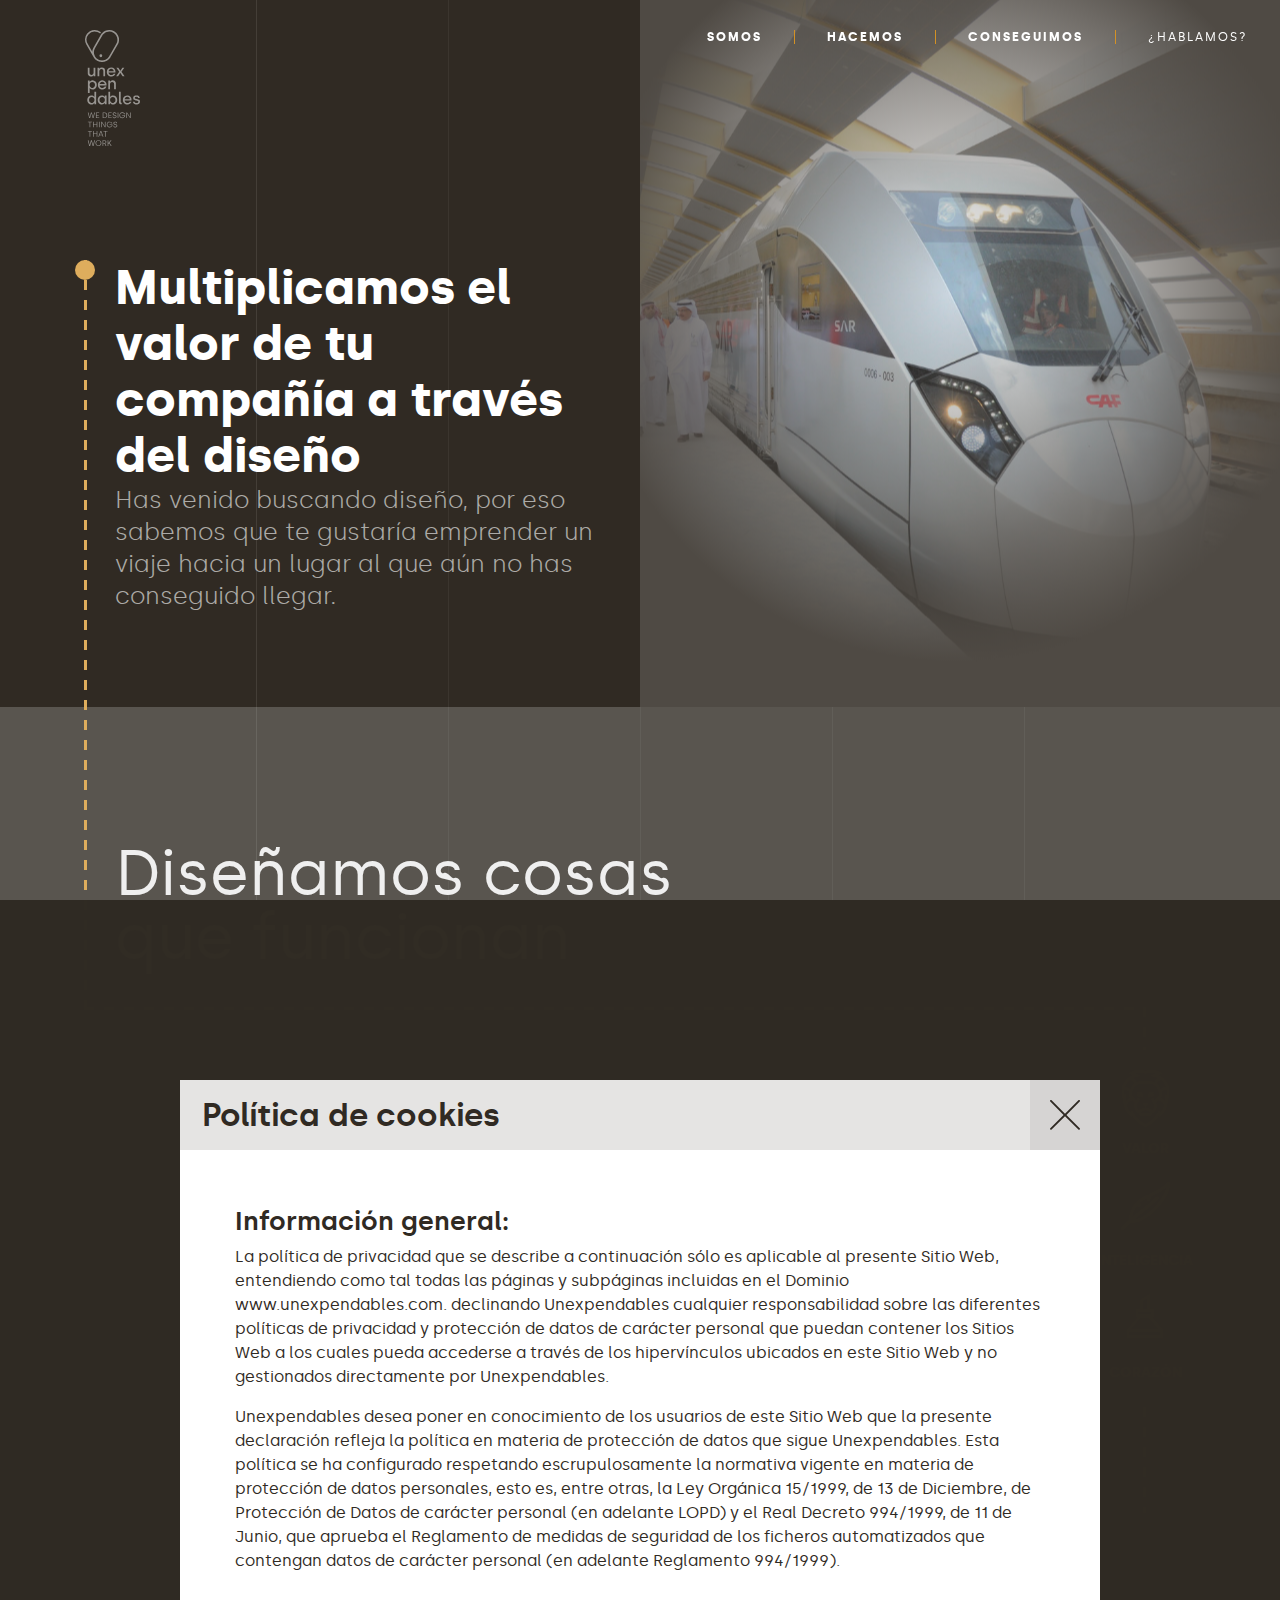
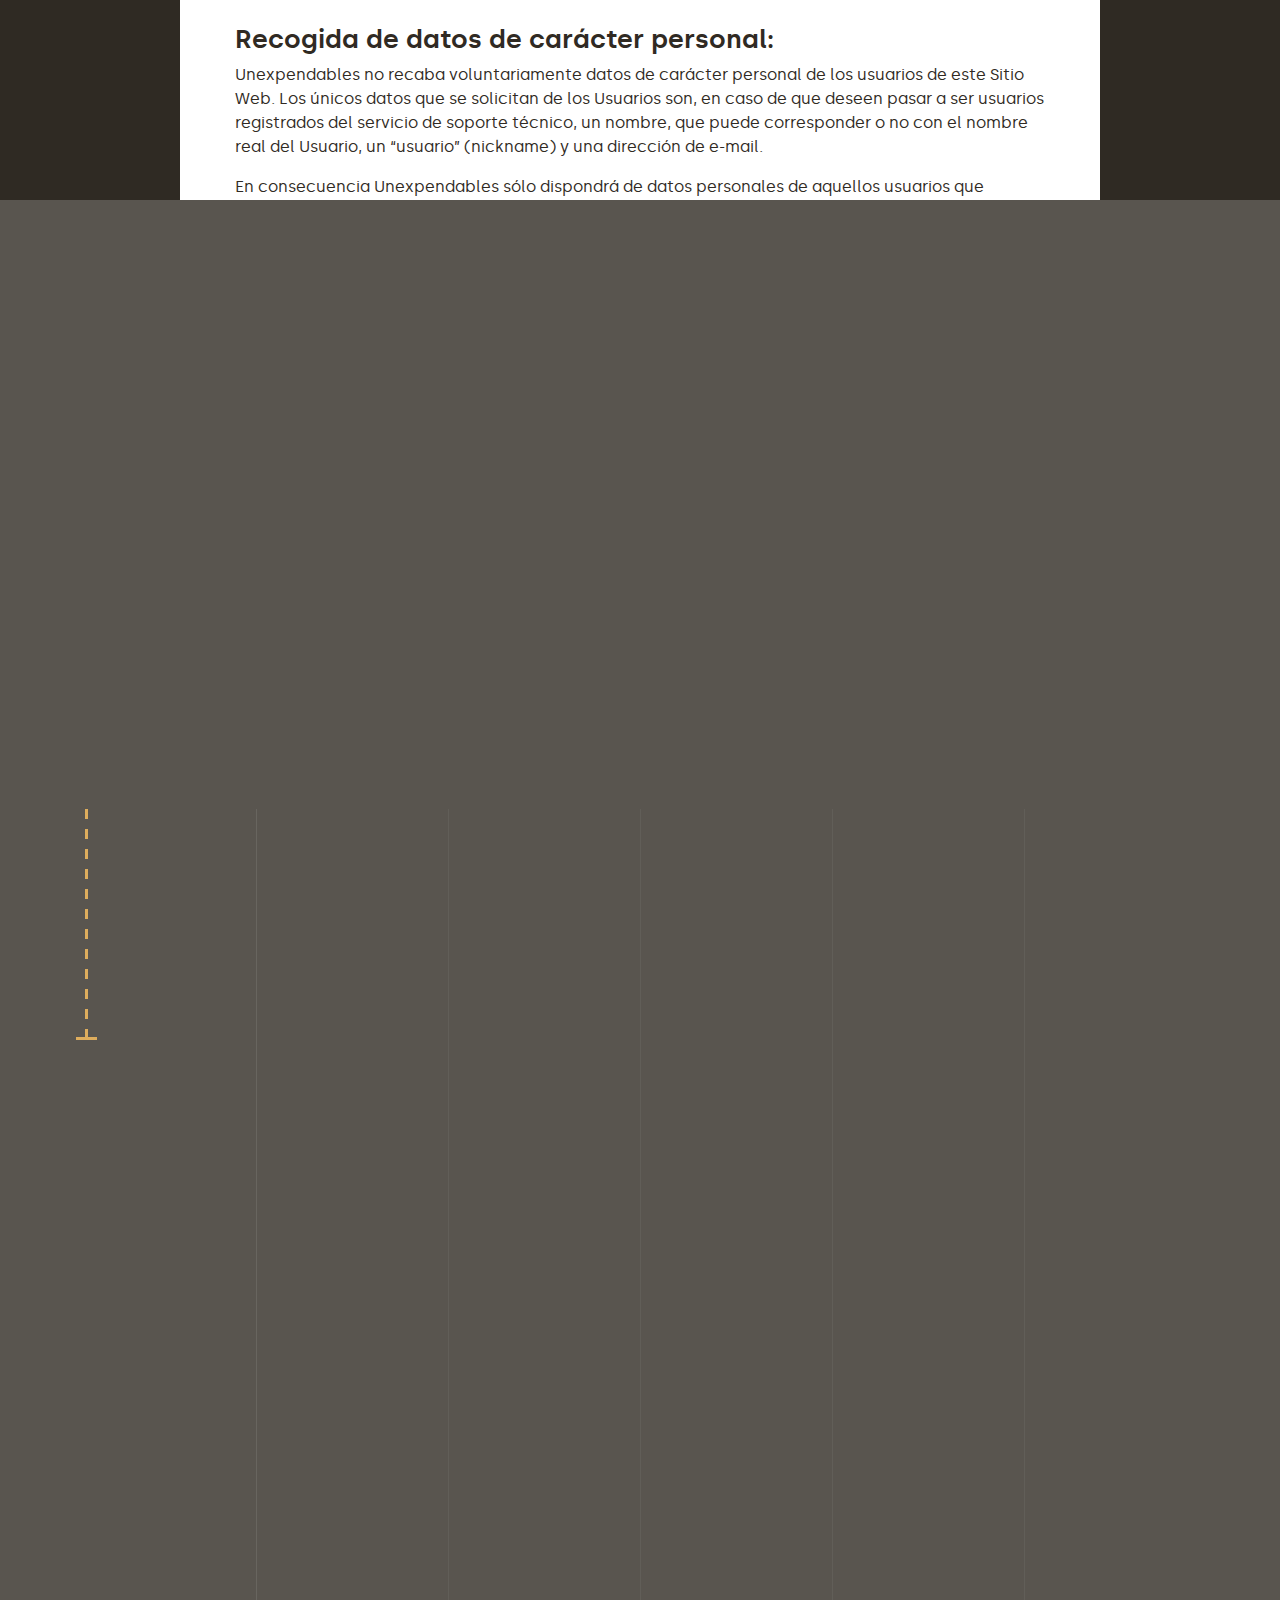
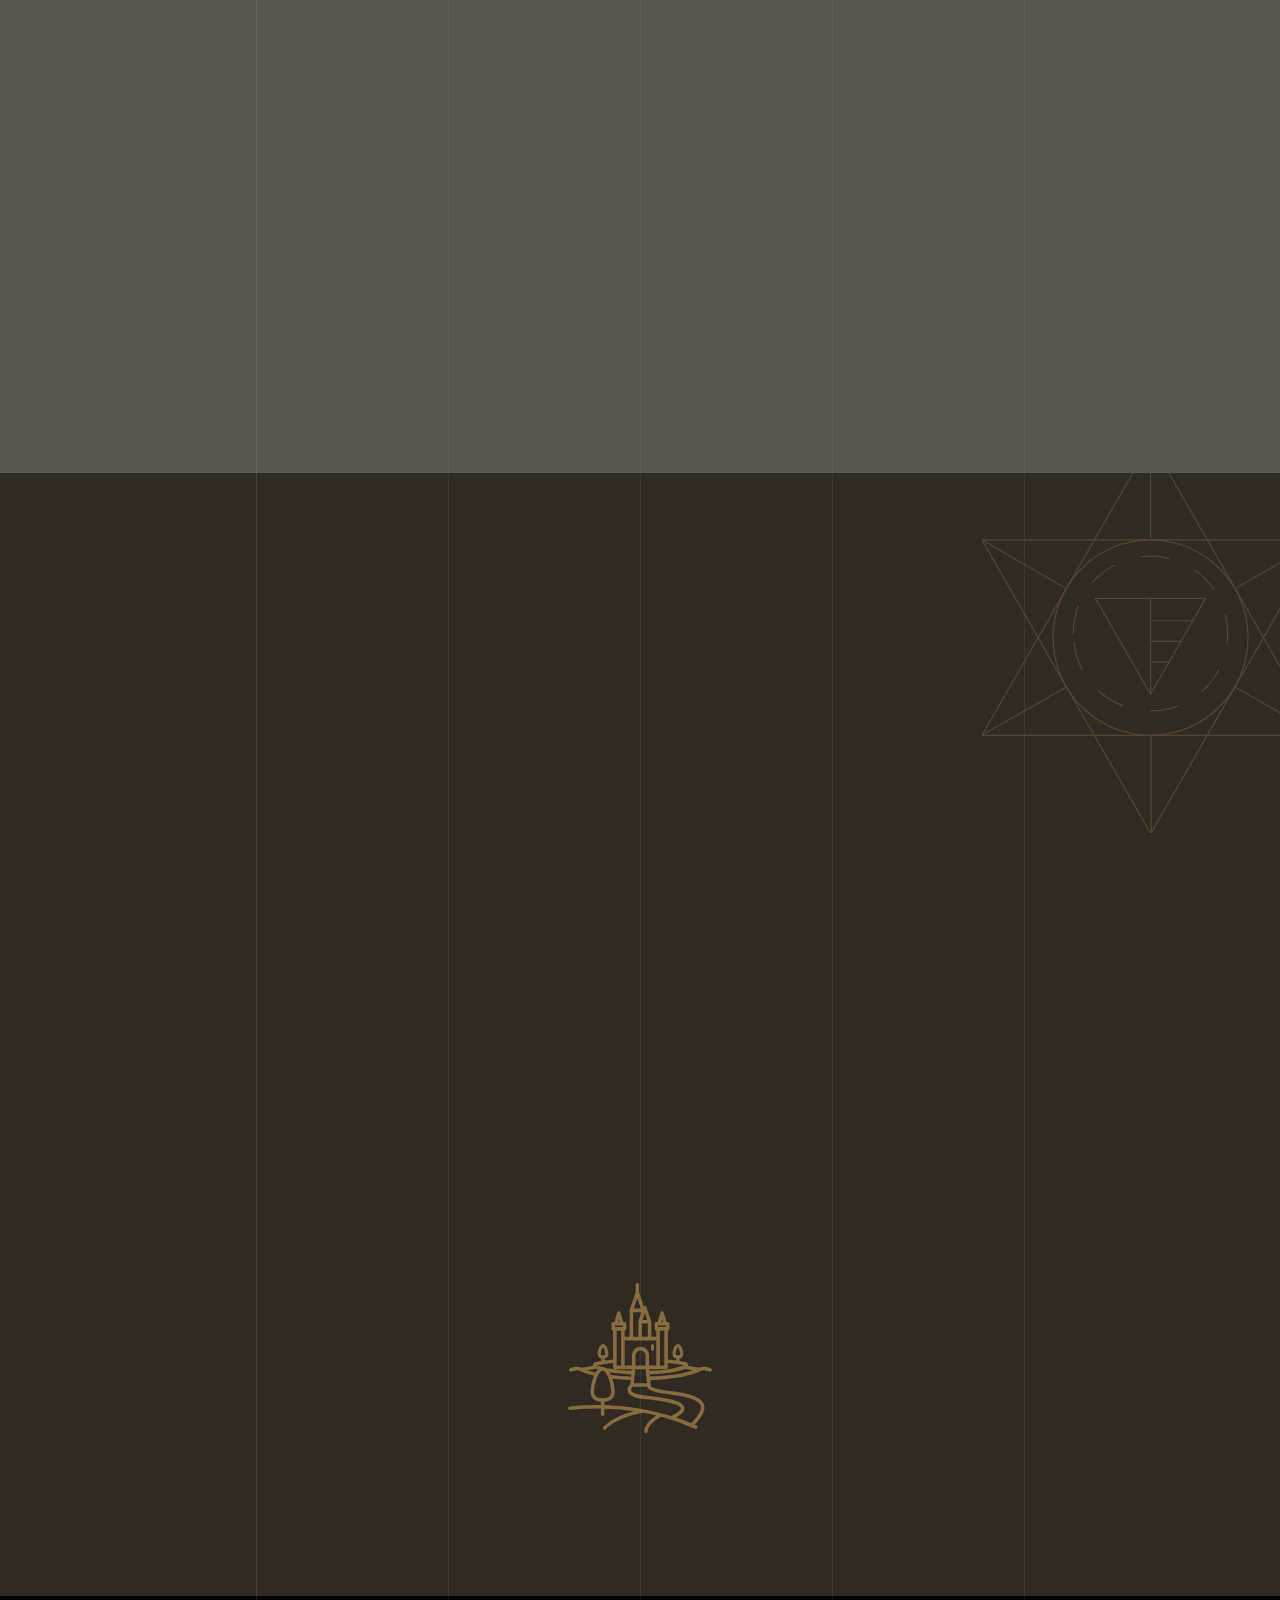
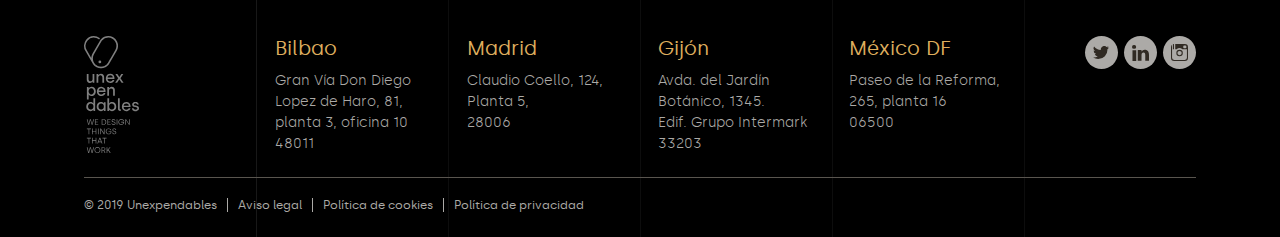
==== commit dadeec9c: "Refactor of some elements" ====
--- a/index.html
+++ b/index.html
@@ -4,6 +4,30 @@
   <meta charset="UTF-8">
   <meta name="viewport" content="width=device-width, initial-scale=1.0">
   <title>Unexpendables. We design things that work.</title>
+
+  <!-- Apple touch favicons -->
+  <link rel="apple-touch-icon-precomposed" sizes="152x152" href="img/favicon/apple-touch-icon-152×152.png">
+  <link rel="apple-touch-icon-precomposed" sizes="144x144" href="img/favicon/apple-touch-icon-144×144.png">
+  <link rel="apple-touch-icon-precomposed" sizes="120x120" href="img/favicon/apple-touch-icon-120x120.png">
+  <link rel="apple-touch-icon-precomposed" sizes="114x114" href="img/favicon/apple-touch-icon-114x114.png">
+  <link rel="apple-touch-icon-precomposed" sizes="76x76" href="img/favicon/apple-touch-icon-76×76.png">
+  <link rel="apple-touch-icon-precomposed" sizes="72x72" href="img/favicon/apple-touch-icon-72×72.png">
+  <link rel="icon" type="image/png" href="img/favicon/16x16.png" sizes="16x16">
+  <link rel="icon" type="image/png" href="img/favicon/32x32.png" sizes="32x32">
+  <link rel="icon" type="image/png" href="img/favicon/apple-touch-icon-72×72.png" sizes="72x72">
+  <!-- GoogleTV icon -->
+  <link rel="icon" type="image/png" href="img/favicon/google-tv-96x96.png" sizes="96x96">
+  <link rel="icon" type="image/png" href="img/favicon/apple-touch-icon-120×120.png" sizes="120x120">
+  <!-- Chrome Web Store icon -->
+  <link rel="icon" type="image/png" href="img/favicon/128x128.png" sizes="128x128">
+  <!-- IE10 Metro tile for pinned site if not using "msapplication-TileImage" -->
+  <link rel="icon" type="image/png" href="img/favicon/apple-touch-icon-144×144.png" sizes="144x144">
+  <link rel="icon" type="image/png" href="img/favicon/apple-touch-icon-152x152.png" sizes="152x152">
+  <!-- Opera Coast icon -->
+  <link rel="icon" type="image/png" href="img/favicon/opera-coast-228x228.png" sizes="228x228">
+  <!-- Microsoft Metro tiles -->
+  <meta name="msapplication-TileColor" content="#000000">
+  <meta name="msapplication-TileImage" content="img/favicon/apple-touch-icon-144×144.png">
 
   <link rel="stylesheet" href="css/home.css">
 
@@ -18,7 +42,7 @@
         <a href="#useful-anchor" class="nav-link">SOMOS</a>
         <a href="#portfolio-anchor" class="nav-link">HACEMOS</a>
         <a href="#features-anchor" class="nav-link">CONSEGUIMOS</a>
-        <a href="#contact-section" class="nav-link">CONTACTO</a>
+        <a href="#contact-section" class="nav-link nav-contact-link">¿HABLAMOS?</a>
       </nav>
     </article>
   </header>
@@ -49,82 +73,66 @@
     <section class="content-section gray-background" id="portfolio-anchor">
       <article class="grid-wrapper">
         <ul class="grid-portfolio animated-zone">
-          <li class="grid-gofit zoom-in-animation">
+          <li class="grid-gofit fade-in-up-animation">
             <div class="proyect-content" id="gofit-proyect">
               <h4 class="proyect-name">GoFit</h4>
-              <p class="proyect-type">SERVICE</p>
-              <div class="hover-zone">
-                <p class="proyect-description">Ayudamos a que la compañía alcanzara un valor de venta de 300 millones de euros.</p>
-                <div class="button-zone">
-                  <a href="" class="button-style">VER PROYECTO</a>
-                </div>
-              </div>
-            </div>
-          </li>
-          <li class="grid-caf zoom-in-animation">
+              <p class="proyect-type">DISEÑAMOS EL LUGAR AL QUE DESEABAN IR COMO EMPRESA</p>
+              <div class="hover-zone">
+                <p class="proyect-description">Ayudamos a que la compañía <strong>se revalorizara en 100 millones de euros.</strong></p>
+                <p class="proyect-description">Propusimos un concepto que optimizaba y resolvía sus problemas más relevantes y, sobretodo, construía una equity story sobre la que multiplicar el negocio.</p>
+              </div>
+            </div>
+          </li>
+          <li class="grid-caf fade-in-up-animation">
             <div class="proyect-content" id="caf-proyect">
               <h4 class="proyect-name">CAF</h4>
-              <p class="proyect-type">SERVICE</p>
-              <div class="hover-zone">
-                <p class="proyect-description">Ayudamos a que la compañía alcanzara un valor de venta de 300 millones de euros.</p>
-                <div class="button-zone">
-                  <a href="" class="button-style">VER PROYECTO</a>
-                </div>
-              </div>
-            </div>
-          </li>
-          <li class="grid-bankia zoom-in-animation">
+              <p class="proyect-type">REDISEÑAMOS SU CONSOLA DE CONDUCCIÓN</p>
+              <div class="hover-zone">
+                <p class="proyect-description">¿Cómo reducimos los costes del 5º fabricante de trenes del mundo?</p>
+                <p class="proyect-description">Rediseñando cómo se conducen sus locomotoras.</p>
+              </div>
+            </div>
+          </li>
+          <li class="grid-bankia fade-in-up-animation">
             <div class="proyect-content" id="bankia-proyect">
               <h4 class="proyect-name">Bankia</h4>
-              <p class="proyect-type">SERVICE</p>
-              <div class="hover-zone">
-                <p class="proyect-description">Ayudamos a que la compañía alcanzara un valor de venta de 300 millones de euros.</p>
-                <div class="button-zone">
-                  <a href="" class="button-style">VER PROYECTO</a>
-                </div>
-              </div>
-            </div>
-          </li>
-          <li class="grid-mundiplan zoom-in-animation">
+              <p class="proyect-type">CONCEPTUALIZAMOS SUS APPS PARA TABLET</p>
+              <div class="hover-zone">
+                <p class="proyect-description">Ayudamos a que las familias y las pymes pudieran gestionar más eficientemente sus gastos.</p>
+              </div>
+            </div>
+          </li>
+          <li class="grid-mundiplan fade-in-up-animation">
             <div class="proyect-content" id="mundiplan-proyect">
               <h4 class="proyect-name">Mundiplan</h4>
               <p class="proyect-type">SERVICE</p>
               <div class="hover-zone">
                 <p class="proyect-description">Ayudamos a que la compañía alcanzara un valor de venta de 300 millones de euros.</p>
-                <div class="button-zone">
-                  <a href="" class="button-style">VER PROYECTO</a>
-                </div>
-              </div>
-            </div>
-          </li>
-          <li class="grid-bbk zoom-in-animation">
+              </div>
+            </div>
+          </li>
+          <li class="grid-bbk fade-in-up-animation">
             <div class="proyect-content" id="bbk-proyect">
               <h4 class="proyect-name">BBK</h4>
-              <p class="proyect-type">SERVICE</p>
-              <div class="hover-zone">
-                <p class="proyect-description">Ayudamos a que la compañía alcanzara un valor de venta de 300 millones de euros.</p>
-                <div class="button-zone">
-                  <a href="" class="button-style">VER PROYECTO</a>
-                </div>
-              </div>
-            </div>
-          </li>
-          <li class="grid-orona zoom-in-animation">
+              <p class="proyect-type">DISEÑAMOS SU PORTAL CORPORATIVO</p>
+              <div class="hover-zone">
+                <p class="proyect-description">Conseguimos que el valor generado por BBK tuviera un reflejo real en la opinión de su público.</p>
+              </div>
+            </div>
+          </li>
+          <li class="grid-orona fade-in-up-animation">
             <div class="proyect-content" id="orona-proyect">
               <h4 class="proyect-name">Orona</h4>
-              <p class="proyect-type">SERVICE</p>
-              <div class="hover-zone">
-                <p class="proyect-description">Ayudamos a que la compañía alcanzara un valor de venta de 300 millones de euros.</p>
-                <div class="button-zone">
-                  <a href="" class="button-style">VER PROYECTO</a>
-                </div>
-              </div>
-            </div>
-          </li>
-          <li class="grid-descubre zoom-in-animation">
+              <p class="proyect-type">DISEÑAMOS SU PANTALLA DE ASCENSOR</p>
+              <div class="hover-zone">
+                <p class="proyect-description">Conseguimos fidelizar a sus clientes a través del diseño de su visualizador de cabina.</p>
+              </div>
+            </div>
+          </li>
+          <li class="grid-descubre fade-in-up-animation">
             <div class="proyect-content">
-              <p class="proyect-type">DESCUBRE</p>
-              <h4 class="proyect-name">nuestros trabajos</h4>
+              <p class="proyect-type">NOS ENCANTA HABLAR DE NUESTROS TRABAJOS</p>
+              <h4 class="proyect-name">pregúntanos</h4>
             </div>
           </li>
         </ul>
@@ -165,7 +173,7 @@
         </blockquote>
       </article>
     </section>
-    <section class="content-section gray-dark-background stripe-background animated-zone" id="clients-content">
+    <section class="content-section gray-dark-background stripe-background animated-zone" id="clients-content" data-scroll="400">
       <article class="content-wrapper" id="clients">
         <ul class="half-content client-list animated-zone">
           <!-- <li class="zoom-in-animation"><img src="img/clients/adeslas.svg" alt=""></li> -->
@@ -218,20 +226,45 @@
             <p class="location-adress">48011</p>
           </address>
         </li>
+        <li>
+          <h3 class="location-name">Madrid</h3>
+          <address class="localtion-info">
+            <p class="location-adress">Claudio Coello, 124,</p>
+            <p class="location-adress">Planta 5,</p>
+            <p class="location-adress">28006</p>
+          </address>
+        </li>
+        <li>
+          <h3 class="location-name">Gijón</h3>
+          <address class="localtion-info">
+            <p class="location-adress">Avda. del Jardín Botánico, 1345.</p>
+            <p class="location-adress">Edif. Grupo Intermark</p>
+            <p class="location-adress">33203</p>
+          </address>
+        </li>
+        <li>
+          <h3 class="location-name">México DF</h3>
+          <address class="localtion-info">
+            <p class="location-adress">Paseo de la Reforma,</p>
+            <p class="location-adress">265, planta 16</p>
+            <p class="location-adress">06500</p>
+          </address>
+        </li>
+
         <li class="rrss-content">
           <ul class="rrss-list">
             <li>
-              <a href="" class="rrss-links">
+              <a href="https://twitter.com/unexpendables" class="rrss-links">
                 <img src="img/svg/icon-twitter.svg" alt="">
               </a>
             </li>
             <li>
-              <a href="" class="rrss-links">
+              <a href="https://www.linkedin.com/company/unexpendables-s-l-/" class="rrss-links">
                 <img src="img/svg/icon-linkedin.svg" alt="">
               </a>
             </li>
             <li>
-              <a href="" class="rrss-links">
+              <a href="https://www.instagram.com/unexpendables_design/" class="rrss-links">
                 <img src="img/svg/icon-instagram.svg" alt="">
               </a>
             </li>
@@ -251,7 +284,9 @@
     <article class="modal-content">
       <div class="modal-title-content">
         <h2 class="modal-title">Aviso Legal</h2>
-        <button class="modal-close"></button>
+        <button class="modal-close">
+          <img src="img/svg/icon-cancel.svg" alt="">
+        </button>
       </div>
       <div class="modal-text">
         <ol class="modal-options-list">
@@ -312,7 +347,9 @@
     <article class="modal-content">
       <div class="modal-title-content">
         <h2 class="modal-title">Política de cookies</h2>
-        <button class="modal-close"></button>
+        <button class="modal-close">
+          <img src="img/svg/icon-cancel.svg" alt="">
+        </button>
       </div>
       <div class="modal-text">
         <ol class="modal-options-list">
@@ -345,7 +382,9 @@
     <article class="modal-content">
       <div class="modal-title-content">
         <h2 class="modal-title">Política de cookies</h2>
-        <button class="modal-close"></button>
+        <button class="modal-close">
+          <img src="img/svg/icon-cancel.svg" alt="">
+        </button>
       </div>
       <div class="modal-text">
         <ol class="modal-options-list">
--- a/css/home.css
+++ b/css/home.css
@@ -125,6 +125,7 @@
       .grid-portfolio li {
         position: relative;
         overflow: hidden;
+        transform: scale(1);
       }
       
       .grid-portfolio li::before {
@@ -138,7 +139,7 @@
         background-repeat: no-repeat;
         background-size: cover;
         z-index: -2;
-        transition: transform .3s;
+        transition: transform .6s;
       }
 
       .grid-portfolio li::after {
@@ -150,7 +151,7 @@
         left: 0;
         background: rgba(48, 42, 35, .9);
         opacity: 0;
-        transition: opacity .3s;
+        transition: opacity .6s;
         z-index: -2;
       }
       .grid-gofit {
@@ -356,6 +357,7 @@
       grid-template-columns: repeat(3, 1fr);
       grid-row-gap: 60px;
       justify-items: center;
+      align-items: center;
       padding-right: 30px;
     }
       .client-list img {
@@ -582,7 +584,7 @@
 
   /* Animaciones parrafos */
   .animated-start #index-header:after {
-    transform: translateX(100px);
+    transform: translateX(10px);
     opacity: 0;
   }
   #index-header:after {
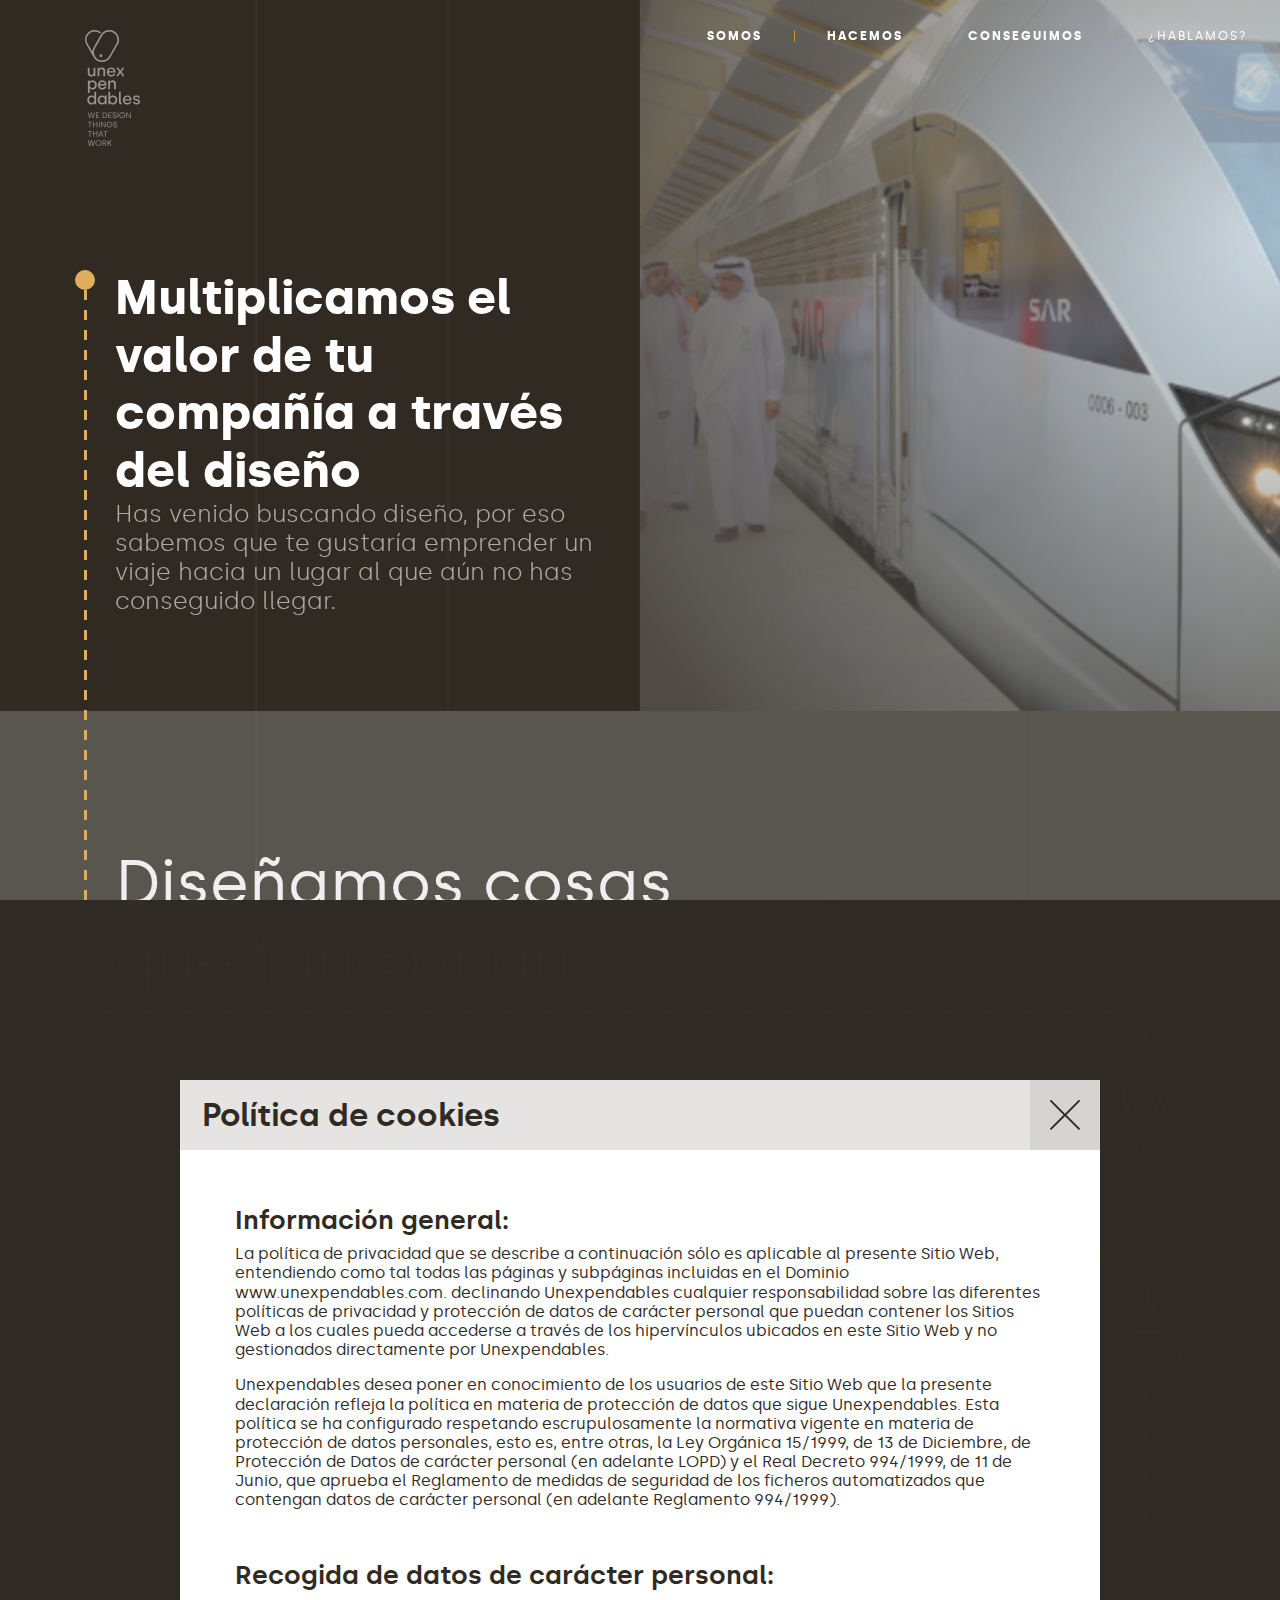
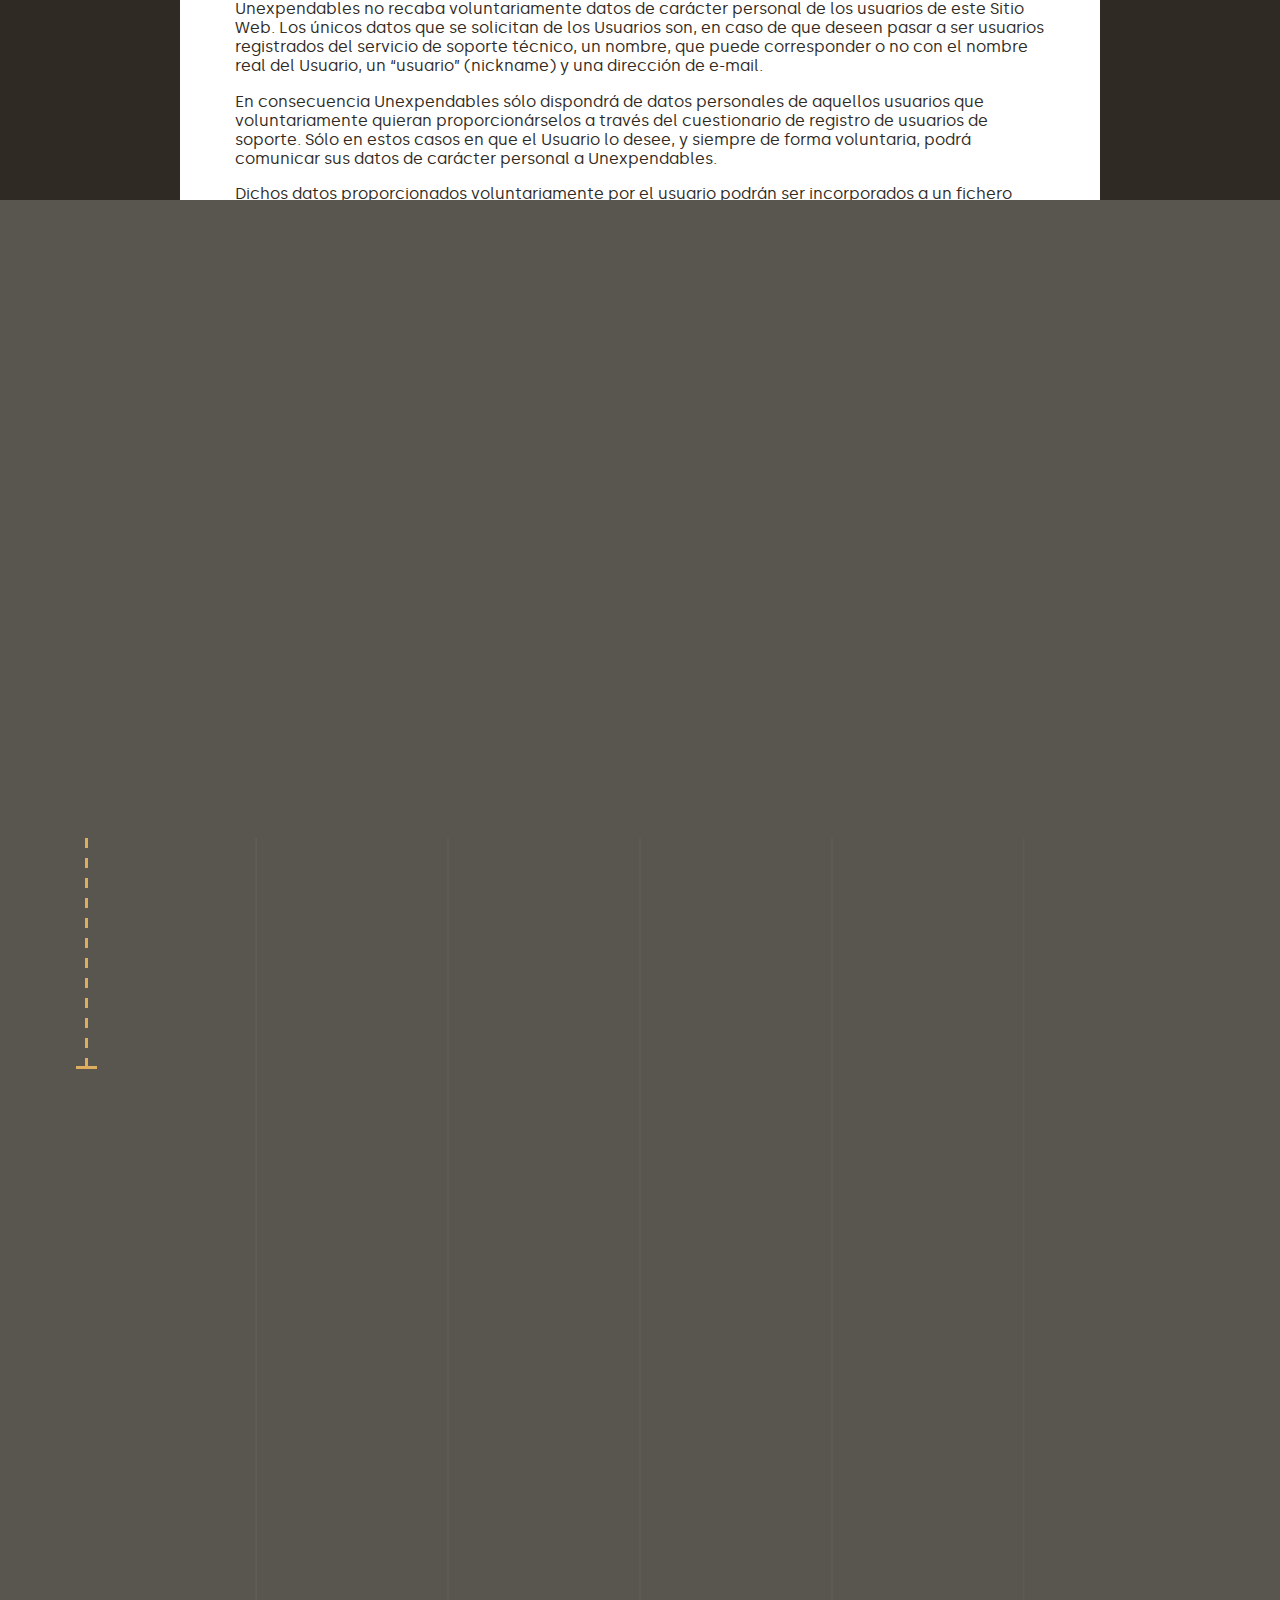
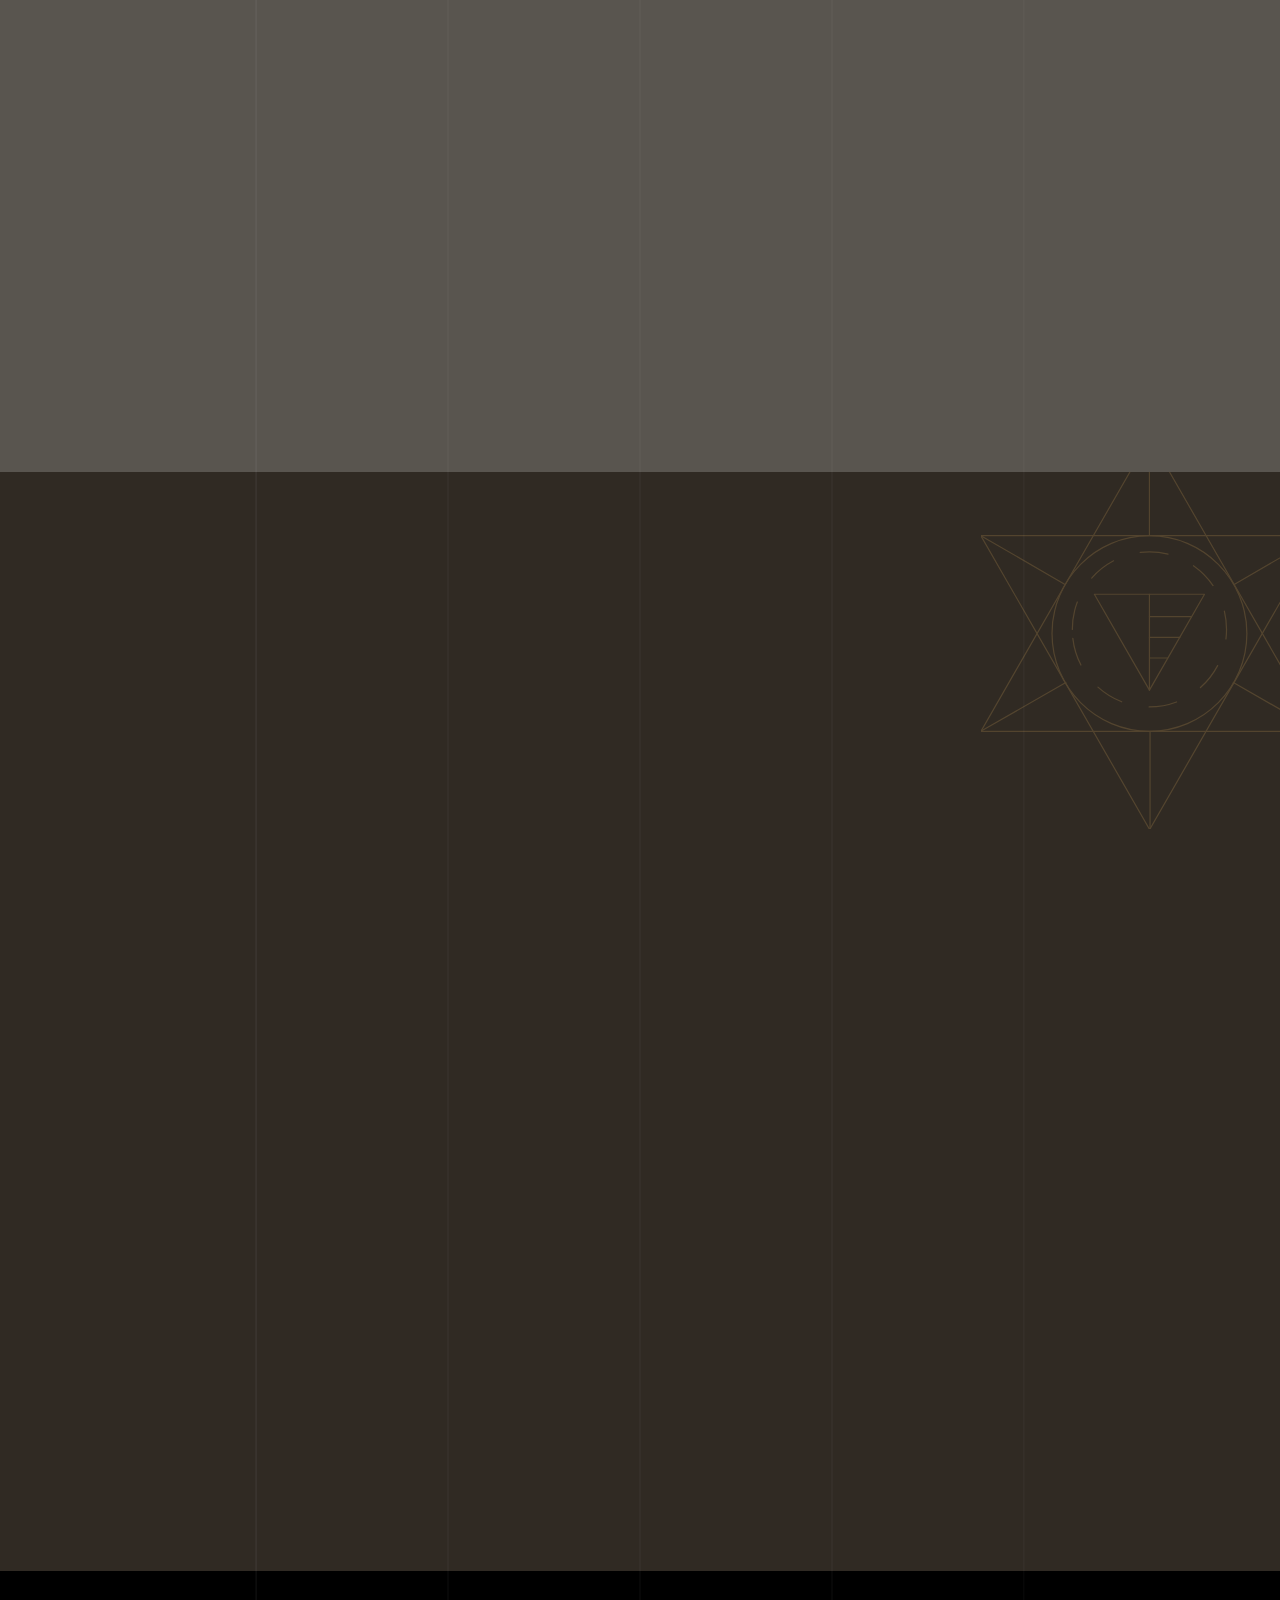
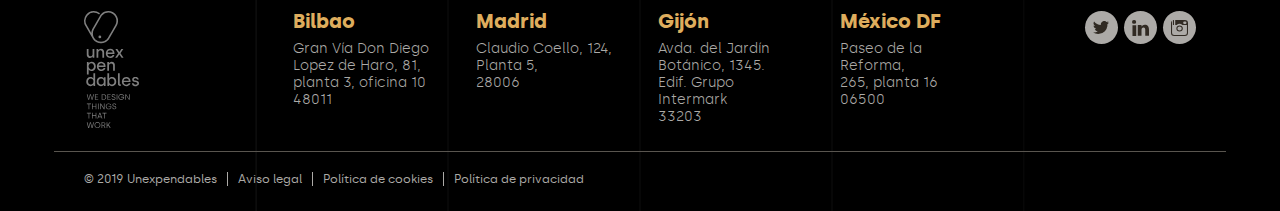
==== commit 468e94d3: "Responsive and video" ====
--- a/index.html
+++ b/index.html
@@ -6,28 +6,28 @@
   <title>Unexpendables. We design things that work.</title>
 
   <!-- Apple touch favicons -->
-  <link rel="apple-touch-icon-precomposed" sizes="152x152" href="img/favicon/apple-touch-icon-152×152.png">
-  <link rel="apple-touch-icon-precomposed" sizes="144x144" href="img/favicon/apple-touch-icon-144×144.png">
+  <link rel="apple-touch-icon-precomposed" sizes="152x152" href="img/favicon/apple-touch-icon-152x152.png">
+  <link rel="apple-touch-icon-precomposed" sizes="144x144" href="img/favicon/apple-touch-icon-144x144.png">
   <link rel="apple-touch-icon-precomposed" sizes="120x120" href="img/favicon/apple-touch-icon-120x120.png">
   <link rel="apple-touch-icon-precomposed" sizes="114x114" href="img/favicon/apple-touch-icon-114x114.png">
-  <link rel="apple-touch-icon-precomposed" sizes="76x76" href="img/favicon/apple-touch-icon-76×76.png">
-  <link rel="apple-touch-icon-precomposed" sizes="72x72" href="img/favicon/apple-touch-icon-72×72.png">
+  <link rel="apple-touch-icon-precomposed" sizes="76x76" href="img/favicon/apple-touch-icon-76x76.png">
+  <link rel="apple-touch-icon-precomposed" sizes="72x72" href="img/favicon/apple-touch-icon-72x72.png">
   <link rel="icon" type="image/png" href="img/favicon/16x16.png" sizes="16x16">
   <link rel="icon" type="image/png" href="img/favicon/32x32.png" sizes="32x32">
-  <link rel="icon" type="image/png" href="img/favicon/apple-touch-icon-72×72.png" sizes="72x72">
+  <link rel="icon" type="image/png" href="img/favicon/apple-touch-icon-72x72.png" sizes="72x72">
   <!-- GoogleTV icon -->
   <link rel="icon" type="image/png" href="img/favicon/google-tv-96x96.png" sizes="96x96">
-  <link rel="icon" type="image/png" href="img/favicon/apple-touch-icon-120×120.png" sizes="120x120">
+  <link rel="icon" type="image/png" href="img/favicon/apple-touch-icon-120x120.png" sizes="120x120">
   <!-- Chrome Web Store icon -->
   <link rel="icon" type="image/png" href="img/favicon/128x128.png" sizes="128x128">
   <!-- IE10 Metro tile for pinned site if not using "msapplication-TileImage" -->
-  <link rel="icon" type="image/png" href="img/favicon/apple-touch-icon-144×144.png" sizes="144x144">
+  <link rel="icon" type="image/png" href="img/favicon/apple-touch-icon-144x144.png" sizes="144x144">
   <link rel="icon" type="image/png" href="img/favicon/apple-touch-icon-152x152.png" sizes="152x152">
   <!-- Opera Coast icon -->
   <link rel="icon" type="image/png" href="img/favicon/opera-coast-228x228.png" sizes="228x228">
   <!-- Microsoft Metro tiles -->
   <meta name="msapplication-TileColor" content="#000000">
-  <meta name="msapplication-TileImage" content="img/favicon/apple-touch-icon-144×144.png">
+  <meta name="msapplication-TileImage" content="img/favicon/apple-touch-icon-144x144.png">
 
   <link rel="stylesheet" href="css/home.css">
 
@@ -44,6 +44,7 @@
         <a href="#features-anchor" class="nav-link">CONSEGUIMOS</a>
         <a href="#contact-section" class="nav-link nav-contact-link">¿HABLAMOS?</a>
       </nav>
+      <button id="menu-button">Menu</button>
     </article>
   </header>
   <main>
@@ -54,6 +55,10 @@
           <p class="header-text fade-in-up-animation">Has venido buscando diseño, por eso sabemos que te gustaría emprender un viaje hacia un lugar al que aún no has conseguido llegar.</p>
         </div>
       </article>
+      <div id="video_header">
+        <div id="video_content">
+        </div>
+      </div>
     </section>
     <section class="content-section gray-background stripe-background" id="useful-anchor">
       <article class="content-wrapper animated-zone" id="useful-things">
@@ -173,7 +178,7 @@
         </blockquote>
       </article>
     </section>
-    <section class="content-section gray-dark-background stripe-background animated-zone" id="clients-content" data-scroll="400">
+    <section class="content-section gray-dark-background stripe-background animated-zone" id="clients-content">
       <article class="content-wrapper" id="clients">
         <ul class="half-content client-list animated-zone">
           <!-- <li class="zoom-in-animation"><img src="img/clients/adeslas.svg" alt=""></li> -->
@@ -215,56 +220,59 @@
   <footer class="stripe-background"> 
     <article class="content-footer">
       <ul class="contact-list">
-        <li>
+        <li class="logo-contact">
           <img src="img/svg/logo-unexpendables.svg" class="unexpendables-logo" alt="">
         </li>
-        <li>
-          <h3 class="location-name">Bilbao</h3>
-          <address class="localtion-info">
-            <p class="location-adress">Gran Vía Don Diego Lopez de Haro, 81,</p>
-            <p class="location-adress">planta 3, oficina 10</p>
-            <p class="location-adress">48011</p>
-          </address>
+        <li class="adress-contact">
+          <ul class="contact-adresses">
+            <li>
+              <h3 class="location-name">Bilbao</h3>
+              <address class="localtion-info">
+                <p class="location-adress">Gran Vía Don Diego Lopez de Haro, 81,</p>
+                <p class="location-adress">planta 3, oficina 10</p>
+                <p class="location-adress">48011</p>
+              </address>
+            </li>
+            <li>
+              <h3 class="location-name">Madrid</h3>
+              <address class="localtion-info">
+                <p class="location-adress">Claudio Coello, 124,</p>
+                <p class="location-adress">Planta 5,</p>
+                <p class="location-adress">28006</p>
+              </address>
+            </li>
+            <li>
+              <h3 class="location-name">Gijón</h3>
+              <address class="localtion-info">
+                <p class="location-adress">Avda. del Jardín Botánico, 1345.</p>
+                <p class="location-adress">Edif. Grupo Intermark</p>
+                <p class="location-adress">33203</p>
+              </address>
+            </li>
+            <li>
+              <h3 class="location-name">México DF</h3>
+              <address class="localtion-info">
+                <p class="location-adress">Paseo de la Reforma,</p>
+                <p class="location-adress">265, planta 16</p>
+                <p class="location-adress">06500</p>
+              </address>
+            </li>
+          </ul>
         </li>
-        <li>
-          <h3 class="location-name">Madrid</h3>
-          <address class="localtion-info">
-            <p class="location-adress">Claudio Coello, 124,</p>
-            <p class="location-adress">Planta 5,</p>
-            <p class="location-adress">28006</p>
-          </address>
-        </li>
-        <li>
-          <h3 class="location-name">Gijón</h3>
-          <address class="localtion-info">
-            <p class="location-adress">Avda. del Jardín Botánico, 1345.</p>
-            <p class="location-adress">Edif. Grupo Intermark</p>
-            <p class="location-adress">33203</p>
-          </address>
-        </li>
-        <li>
-          <h3 class="location-name">México DF</h3>
-          <address class="localtion-info">
-            <p class="location-adress">Paseo de la Reforma,</p>
-            <p class="location-adress">265, planta 16</p>
-            <p class="location-adress">06500</p>
-          </address>
-        </li>
-
         <li class="rrss-content">
           <ul class="rrss-list">
             <li>
-              <a href="https://twitter.com/unexpendables" class="rrss-links">
+              <a href="https://twitter.com/unexpendables" class="rrss-links" target="_blank">
                 <img src="img/svg/icon-twitter.svg" alt="">
               </a>
             </li>
             <li>
-              <a href="https://www.linkedin.com/company/unexpendables-s-l-/" class="rrss-links">
+              <a href="https://www.linkedin.com/company/unexpendables-s-l-/" class="rrss-links" target="_blank">
                 <img src="img/svg/icon-linkedin.svg" alt="">
               </a>
             </li>
             <li>
-              <a href="https://www.instagram.com/unexpendables_design/" class="rrss-links">
+              <a href="https://www.instagram.com/unexpendables_design/" class="rrss-links" target="_blank">
                 <img src="img/svg/icon-instagram.svg" alt="">
               </a>
             </li>
--- a/css/home.css
+++ b/css/home.css
@@ -1,8 +1,8 @@
 @import "reset.css";
 @import "fonts.css";
+@import "variables.css";
 @import "header.css";
 @import "footer.css";
-@import "contact.css";
 @import "generic.css";
 
 
@@ -11,17 +11,6 @@
   padding-bottom: 95px;
   z-index: 1;
 }
-  #index-header:after{
-    content:"";
-    position: absolute;
-    top: 0;
-    left: 50%;
-    height: 100%;
-    width:50%;
-    background: url(../img/index-header.png) center left no-repeat;
-    background-size: cover;
-    z-index: 1;
-  }
   #index-header .content-wrapper{
     position: relative;
   }
@@ -30,32 +19,95 @@
   position: relative;
   padding: 0 45px 0 30px;
 }
+  @media screen and (max-width: 768px) {
+    #index-header .half-content {
+      padding: 0;
+    }
+  }
   .header-title {
-    font-size: 48px;
-    font-weight: 700;
-    line-height: 56px;
+    font-size: var(--font-size48);
+    font-weight: var(--font-bold);
+    line-height: 1.2;
+  }
+  @media screen and (max-width: 1024px) {
+    .header-title {
+      font-size: var(--font-size40);
+    }
   }
   .header-text {
-    font-size: 24px;
-    font-weight: 300;
-    line-height: 32px;
-    color: #acaaa7;
-  }
+    font-size: var(--font-size24);
+    font-weight: var(--font-light);
+    line-height: 1.2;
+    color: var(--gray-lighter);
+  }
+
+  #video_header {
+    position: absolute;
+    top: 0;
+    left: 50%;
+    width: 100%;
+    height: 100%;
+    overflow: hidden;
+    z-index: 0;
+  }
+    @media screen and (max-width: 768px) {
+      #video_header {
+        left: 0;
+      }
+    }
+    #video_content {
+      position: absolute;
+      top: 50%;
+      left: 0;
+      width: 100%;
+      height: 0;
+      padding-bottom: 56.25%;
+      background: url(../img/index-header.png) center left no-repeat;
+      background-size: cover;
+      transform: translateY(-50%);
+      overflow: hidden;
+      z-index: -1;
+    }
+      @media screen and (max-width: 768px) {
+        #video_content {
+          height: 100%;
+          padding-bottom: 0;
+        }
+      }
+      #video_content iframe, #video_content object, #video_content embed {
+        position:absolute;
+        top:0;
+        left:0;
+        width:100%;
+        height:100%;
+      }
 
 #useful-things {
   position: relative;
   padding-top: 135px;
   padding-bottom: 10px;
 }
+  @media screen and (max-width: 768px) {
+    #useful-things {
+      padding-top: 80px;
+      padding-bottom: 80px;
+    }
+  }
 .useful-list {
-  max-width: 600px;
+  max-width: 700px;
   height: 433px;
-  padding: 100px 0 0 30px;
-  font-size: 24px;
-  font-weight: 300;
-  line-height: 29px;
-  color: #acaaa7;
+  padding: 100px 100px 0 30px;
+  font-size: var(--font-size24);
+  font-weight: var(--font-light);
+  line-height: 1.2;
+  color: var(--gray-lighter);
 }
+  @media screen and (max-width: 768px) {
+    .useful-list {
+      height: auto;
+      padding: 22px 0 0;
+    }
+  }
   .useful-list li + li {
     margin-top: 22px;
   }
@@ -71,42 +123,69 @@
   width: 100px;
   padding: 20px 0;
   box-sizing: border-box;
-  background: #59554f;
+  background: var(--gray);
   z-index: 1;
 }
+  @media screen and (max-width: 768px) {
+    .values-list {
+      position: initial;
+      flex-direction: row;
+      justify-content: space-between;
+      align-items: flex-end;
+      width: 100%;
+      background: transparent;
+    }
+  }
   .values-list li {
-    padding-top: 70px;
-    font-size: 14px;
-    font-weight: 700;
-    color: rgba(222, 173, 93, .5);
-    line-height: 17px;
+    font-size: var(--font-size14);
+    font-weight: var(--font-bold);
+    color: rgba(var(--gold-rgb), .5);
+    line-height: 1.2;
     background-position: top center;
     background-repeat: no-repeat;
   }
     .values-list li + li {
       margin-top: 25px;
     }
-    .valor-value {
+    .values-list li.valor-value {
+      padding-top: 70px;
       background-image: url(../img/svg/icon-valor.svg);
-    }
-    .inteligence-value {
+      background-size: auto 56px
+    }
+    .values-list li.inteligence-value {
+      padding-top: 62px;
       background-image: url(../img/svg/icon-inteligencia.svg);
-    }
-    .heart-value {
+      background-size: auto 48px
+    }
+    .values-list li.heart-value {
+      padding-top: 58px;
       background-image: url(../img/svg/icon-corazon.svg);
+      background-size: auto 44px
     }
 
   .grid-wrapper {
     align-self: flex-end;
     position: relative;
     width: calc(50% + 555px);
+    max-width: calc(100% - 85px);
     box-sizing: border-box;
   }
+    @media screen and (max-width: 768px) {
+      .grid-wrapper {
+        max-width: 100%;
+        width: 100%;
+      }
+    }
     .grid-wrapper:before {
       content: "";
       display: block;
       padding-bottom: 75%;
     }
+      @media screen and (max-width: 768px) {
+        .grid-wrapper:before {
+          padding-bottom: 1792px;
+        }
+      }
     .grid-portfolio {
       position: absolute;
       top: 0;
@@ -122,6 +201,14 @@
         "gofit gofit bankia mundiplan"
         "bbk orona bankia descubre";
     } 
+      @media screen and (max-width: 768px) {
+        .grid-portfolio {
+          grid-template-rows: repeat(7, 1fr);
+          grid-template-columns: 1fr;
+          grid-template-areas: 
+            "gofit" "caf" "bankia" "mundiplan" "bbk" "orona" "descubre";
+        }
+      }
       .grid-portfolio li {
         position: relative;
         overflow: hidden;
@@ -149,7 +236,7 @@
         height: 100%;
         top: 0;
         left: 0;
-        background: rgba(48, 42, 35, .9);
+        background: rgba(var(--gray-dark-rgb), .9);
         opacity: 0;
         transition: opacity .6s;
         z-index: -2;
@@ -192,7 +279,7 @@
         }
       .grid-descubre {
         grid-area: descubre;
-        background: #302a23;
+        background: var(--gray-dark);
       }
       .grid-portfolio li:hover::before {
         transform: scale(1.1);
@@ -212,32 +299,37 @@
           padding: 30px 20px;
           box-sizing: border-box;
           text-decoration: none;
-          background: rgba(48,42,35,0.92);
-          background: -moz-linear-gradient(top, rgba(48,42,35,0.92) 0%, rgba(48,42,35,0) 100%);
-          background: -webkit-gradient(left top, left bottom, color-stop(0%, rgba(48,42,35,0.92)), color-stop(100%, rgba(48,42,35,0)));
-          background: -webkit-linear-gradient(top, rgba(48,42,35,0.92) 0%, rgba(48,42,35,0) 100%);
-          background: -o-linear-gradient(top, rgba(48,42,35,0.92) 0%, rgba(48,42,35,0) 100%);
-          background: -ms-linear-gradient(top, rgba(48,42,35,0.92) 0%, rgba(48,42,35,0) 100%);
-          background: linear-gradient(to bottom, rgba(48,42,35,0.92) 0%, rgba(48,42,35,0) 100%);
-          filter: progid:DXImageTransform.Microsoft.gradient( startColorstr='#302a23', endColorstr='#302a23', GradientType=0 );
+          background: rgba(var(--gray-dark-rgb),0.92);
+          background: -moz-linear-gradient(top, rgba(var(--gray-dark-rgb),0.92) 0%, rgba(var(--gray-dark-rgb),0) 100%);
+          background: -webkit-gradient(left top, left bottom, color-stop(0%, rgba(var(--gray-dark-rgb),0.92)), color-stop(100%, rgba(var(--gray-dark-rgb),0)));
+          background: -webkit-linear-gradient(top, rgba(var(--gray-dark-rgb),0.92) 0%, rgba(var(--gray-dark-rgb),0) 100%);
+          background: -o-linear-gradient(top, rgba(var(--gray-dark-rgb),0.92) 0%, rgba(var(--gray-dark-rgb),0) 100%);
+          background: -ms-linear-gradient(top, rgba(var(--gray-dark-rgb),0.92) 0%, rgba(var(--gray-dark-rgb),0) 100%);
+          background: linear-gradient(to bottom, rgba(var(--gray-dark-rgb),0.92) 0%, rgba(var(--gray-dark-rgb),0) 100%);
+          filter: progid:DXImageTransform.Microsoft.gradient( startColorstr='var(--gray-dark)', endColorstr='var(--gray-dark)', GradientType=0 );
         }
           .grid-descubre .proyect-content {
             justify-content: flex-end;
           }
           .proyect-name {
-            font-size: 40px;
-            font-weight: 600;
-            line-height: 49px;
-            color: #fff;
+            font-size: var(--font-size40);
+            font-weight: var(--font-semibold);
+            line-height: 1.2;
+            color: var(--white);
           }
+            @media screen and (max-width: 1024px) {
+              .proyect-name {
+                font-size: var(--font-size30);
+              }
+            }
             .grid-descubre .proyect-name {
-              color: #acaaa7;
+              color: var(--gray-lighter);
             }
           .proyect-type {
-            font-size: 12px;
-            font-weight: 700;
-            line-height: 14px;
-            color: #d39126;
+            font-size: var(--font-size12);
+            font-weight: var(--font-bold);
+            line-height: 1.2;
+            color: var(--gold-dark);
           }
           .hover-zone {
             opacity: 0;
@@ -250,10 +342,10 @@
             }
             .proyect-description {
               padding: 14px 0 20px;
-              font-size: 20px;
-              font-weight: 400;
-              line-height: 24px;
-              color: #fff;
+              font-size: var(--font-size20);
+              font-weight: var(--font-regular);
+              line-height: 1.2;
+              color: var(--white);
             }
             .button-zone {
               display: flex;
@@ -263,19 +355,19 @@
             }
               .button-style {
                 padding: 20px 26px;
-                border: 2px solid #d39126;
+                border: 2px solid var(--gold-dark);
                 box-sizing: border-box;
                 border-radius: 50px;
-                font-size: 12px;
-                font-weight: 700;
-                line-height: 14px;
-                color: #fff;
+                font-size: var(--font-size12);
+                font-weight: var(--font-bold);
+                line-height: 1.2;
+                color: var(--white);
                 text-decoration: none;
                 letter-spacing: 2px;
                 transition: background .3s;
               }
                 .button-style:hover {
-                  background: #d39126;
+                  background: var(--gold-dark);
                 }
 
   #features {
@@ -283,6 +375,12 @@
     padding-top: 100px;
     padding-bottom: 114px;
   }
+    @media screen and (max-width: 768px) {
+      #features {
+        padding-top: 80px;
+        padding-bottom: 80px;
+      }
+    }
     .features-list {
       display: grid;
       grid-template-columns: repeat(3, 1fr);
@@ -290,6 +388,17 @@
       grid-row-gap: 55px;
       padding: 40px 0 65px 30px;
     }
+    @media screen and (max-width: 1024px) {
+      .features-list {
+        grid-template-columns: repeat(2, 1fr);
+      }
+    }
+      @media screen and (max-width: 768px) {
+        .features-list {
+          grid-template-columns: 1fr;
+          padding-left: 0;
+        }
+      }
       .features-list li {
         padding-top: 82px;
         background-position: top left;
@@ -318,30 +427,38 @@
 
         .feature-name {
           padding-bottom: 10px;
-          font-size: 26px;
-          font-weight: 600;
-          line-height: 32px;
+          font-size: var(--font-size26);
+          font-weight: var(--font-semibold);
+          line-height: 1.2;
         }
         .feature-description {
-          font-size: 16px;
-          font-weight: 400;
-          line-height: 24px;
-          color: #acaaa7;
-        }
-
-    .quote-text {
-      padding-bottom: 10px;
-      font-size: 40px;
-      font-weight: 400;
-      font-style: italic;
-      line-height: 48px;
-      color: #837f7b;
-    }
-    .quote-author {
-      font-size: 20px;
-      font-weight: 700;
-      color: #837f7b;
-    }
+          font-size: var(--font-size16);
+          font-weight: var(--font-regular);
+          line-height: 1.2;
+          color: var(--gray-lighter);
+        }
+
+    .quote {
+      padding-right: 30px;
+    }
+      .quote-text {
+        padding-bottom: 10px;
+        font-size: var(--font-size40);
+        font-weight: var(--font-regular);
+        font-style: italic;
+        line-height: 1.2;
+        color: var(--gray-light);
+      }
+        @media screen and (max-width: 1024px) {
+          .quote-text {
+            font-size: var(--font-size30);
+          }
+        }
+      .quote-author {
+        font-size: var(--font-size20);
+        font-weight: var(--font-bold);
+        color: var(--gray-light);
+      }
 
   #clients {
     display: flex;
@@ -349,9 +466,14 @@
     justify-content: flex-start;
     align-items: flex-start;
     position: relative;
-    padding-top: 180px;
     padding-bottom: 100px;
   }
+    @media screen and (max-width: 768px) {
+      #clients {
+        flex-direction: column-reverse;
+        padding-bottom: 40px;
+      }
+    }
     .client-list {
       display: grid;
       grid-template-columns: repeat(3, 1fr);
@@ -359,7 +481,19 @@
       justify-items: center;
       align-items: center;
       padding-right: 30px;
-    }
+      padding-top: 180px;
+    }
+      @media screen and (max-width: 1024px) {
+        .client-list {
+          grid-template-columns: repeat(2, 1fr);
+        }
+      }
+      @media screen and (max-width: 768px) {
+        .client-list {
+          padding-top: 30px;
+          padding-right: 0;
+        }
+      }
       .client-list img {
         opacity: .5;
       }
@@ -367,27 +501,26 @@
       position: relative;
       max-width: 460px;
       padding-left: 30px;
+      padding-top: 180px;
       box-sizing: border-box;
     }
-      .client-presentation::before {
-        content: "";
-        position: absolute;
-        top: -180px;
-        right: -220px;
-        width: 340px;
-        height: 360px;
-        background: url(../img/svg/icon-triangulo.svg) bottom right no-repeat;
-      }
+    @media screen and (max-width: 768px) {
+      .client-presentation {
+        max-width: 100%;
+        padding-top: 80px;
+        padding-left: 0;
+      }
+    }
       .client-title {
-        font-size: 40px;
-        font-weight: 600;
-        line-height: 48px;
+        font-size: var(--font-size40);
+        font-weight: var(--font-semibold);
+        line-height: 1.2;
       }
       .client-text {
-        font-size: 16px;
-        font-weight: 400;
-        line-height: 24px;
-        color: #acaaa7;
+        font-size: var(--font-size16);
+        font-weight: var(--font-regular);
+        line-height: 1.2;
+        color: var(--gray-lighter);
       }
 
 
@@ -403,10 +536,23 @@
     left: 83.5px;
     width: 3px;
     height: calc(100% + 400px);
-    background-image: linear-gradient(to bottom, #dead5d 50%, transparent 50%);
+    background-image: linear-gradient(to bottom, var(--gold) 50%, transparent 50%);
     background-size: 3px 20px;
     border: none;
   }
+    @media screen and (max-width: 768px) {
+      #index-header .content-wrapper:before {
+        top: 100%;
+        height: 135px;
+      }
+    }
+    @media screen and (max-width: 600px) {
+      #index-header .content-wrapper:before {
+        top: calc(100% + 10px);
+        height: 125px;
+        left: 18px;
+      }
+    }
   #index-header .content-wrapper:after {
     content: "";
     position: absolute;
@@ -414,9 +560,20 @@
     left: 75px;
     width: 20px;
     height: 20px;
-    background: #dead5d;
+    background: var(--gold);
     border-radius: 50%;
   }
+    @media screen and (max-width: 768px) {
+      #index-header .content-wrapper:after {
+        top: 100%;
+      }
+    }
+    @media screen and (max-width: 600px) {
+      #index-header .content-wrapper:after {
+        top: calc(100% + 10px);
+        left: 9px;
+      }
+    }
 
   #useful-things:before {
     content: "";
@@ -425,9 +582,23 @@
     left: 83.5px;
     width: calc(100% - 220px);
     height: 3px;
-    background-image: linear-gradient(to right, #dead5d 50%, transparent 50%);
+    background-image: linear-gradient(to right, var(--gold) 50%, transparent 50%);
     background-size: 20px 3px;
     border: none;
+  }
+  @media screen and (max-width: 768px) {
+    #useful-things:before {
+      top: 40px;
+      left: 75px;
+      width: 21px;
+      height: 3px;
+      background: var(--gold);
+    }
+  }
+  @media screen and (max-width: 600px) {
+    #useful-things:before {
+      left: 9px;
+    }
   }
   #useful-things:after {
     content: "";
@@ -436,10 +607,47 @@
     right: 134px;
     width: 3px;
     height: calc(100% - 300px);
-    background-image: linear-gradient(to bottom, #dead5d 50%, transparent 50%);
+    background-image: linear-gradient(to bottom, var(--gold) 50%, transparent 50%);
     background-size: 3px 20px;
     border: none;
   }
+    @media screen and (max-width: 768px) {
+      #useful-things:after {
+        top: auto;
+        bottom: 60px;
+        right: 75px;
+        width: 21px;
+        height: 3px;
+        background: var(--gold);
+      }
+    }
+    @media screen and (max-width: 600px) {
+      #useful-things:after {
+        right: 9px;
+      }
+    }
+
+  @media screen and (max-width: 768px) {
+    #portfolio-anchor {
+      position: relative;
+    }
+      #portfolio-anchor::before {
+        content: "";
+        position: absolute;
+        top: -60px;
+        right: 83.5px;
+        width: 3px;
+        height: 60px;
+        background-image: linear-gradient(to bottom, var(--gold) 50%, transparent 50%);
+        background-size: 3px 20px;
+        border: none;
+      }
+  }
+    @media screen and (max-width: 600px) {
+      #portfolio-anchor::before {
+        right: 18px;
+      }
+    }
 
   #features:before {
     content: "";
@@ -448,10 +656,20 @@
     left: 85px;
     width: 3px;
     height: 228px;
-    background-image: linear-gradient(to bottom, #dead5d 50%, transparent 50%);
+    background-image: linear-gradient(to bottom, var(--gold) 50%, transparent 50%);
     background-size: 3px 20px;
     border: none;
   }
+    @media screen and (max-width: 768px) {
+      #features:before {
+        height: 60px;
+      }
+    }
+    @media screen and (max-width: 600px) {
+      #features:before {
+        left: 18px;
+      }
+    }
   #features:after {
     content: "";
     position: absolute;
@@ -459,8 +677,18 @@
     left: 76px;
     width: 21px;
     height: 3px;
-    background: #dead5d;
-  }
+    background: var(--gold);
+  }
+    @media screen and (max-width: 768px) {
+      #features:after {
+        top: 60px;
+      }
+    }
+    @media screen and (max-width: 768px) {
+      #features:after {
+        left: 9px;
+      }
+    }
   #clients:before {
     content: "";
     position: absolute;
@@ -468,10 +696,22 @@
     left: calc(50% - 1.5px);
     width: 3px;
     height: calc(100% + 300px);
-    background-image: linear-gradient(to bottom, #dead5d 50%, transparent 50%);
+    background-image: linear-gradient(to bottom, var(--gold) 50%, transparent 50%);
     background-size: 3px 20px;
     border: none;
   }
+    @media screen and (max-width: 768px) {
+      #clients:before {
+        top: -40px;
+        height: 100px;
+        left: 83.5px;
+      }
+    }
+    @media screen and (max-width: 600px) {
+      #clients:before {
+        left: 18px;
+      }
+    }
   #clients:after {
     content: "";
     position: absolute;
@@ -479,11 +719,42 @@
     left: calc(50% - 10.5px);
     width: 21px;
     height: 3px;
-    background: #dead5d;
-  }
+    background: var(--gold);
+  }
+    @media screen and (max-width: 768px) {
+      #clients:after {
+        top: -40px;
+        left: 75px;
+      }
+        .client-presentation::before{
+          content: "";
+          position: absolute;
+          top: 60px;
+          left: -10px;
+          width: 21px;
+          height: 3px;
+          background: var(--gold);
+        }
+    }
+    @media screen and (max-width: 600px) {
+      #clients:after {
+        left: 9px;
+      }
+        .client-presentation::before{
+          left: -6px;
+        }
+    }
   #clients-content {
     z-index: 1;
-  }
+    background-image: url(../img/svg/icon-triangulo.svg);
+    background-position: calc(50% + 510px) -35px;
+    background-repeat: no-repeat;
+  }
+    @media screen and (max-width: 1024px) {
+      #clients-content {
+        background-position: calc(100% + 65px) -35px;
+      }
+    }
   #clients-content:after {
     content: "";
     position: absolute;
@@ -491,9 +762,14 @@
     left: calc(50% - 10.5px);
     width: 20px;
     height: 20px;
-    background: #dead5d;
+    background: var(--gold);
     border-radius: 50%;
   }
+    @media screen and (max-width: 768px) {
+      #clients-content:after {
+        display: none;
+      }
+    }
 
 
   /* Animaciones Camino de baldosas amarillas */
@@ -509,23 +785,39 @@
     height: 0;
   }
   #index-header .content-wrapper:before {
-    height: calc(100% + 400px);
     transition: height 1s linear .3s;
+  }
+  @media screen and (max-width: 768px) {
+    #index-header .content-wrapper:before {
+      transition: height .3s linear .3s;
+    }
   }
   .animated-start #useful-things:before {
     width: 0;
   }
   #useful-things:before {
-    width: calc(100% - 220px);
     transition: width 1s linear 1.3s;
+  }
+  @media screen and (max-width: 768px) {
+    #useful-things:before {
+      transition: width .3s linear .6s;
+    }
   }
   .animated-start #useful-things:after {
     height: 0;
   }
   #useful-things:after {
-    height: calc(100% - 300px);
     transition: height 1s linear 2.3s;
   }
+    @media screen and (max-width: 768px) {
+      .animated-start #useful-things:after {
+        width: 0;
+      }
+        #useful-things:after {
+          transition: width .3s linear .6s;
+        }
+
+    }
   .animated-zone .values-list li {
     opacity: 0;
   }
@@ -539,12 +831,22 @@
     transition: opacity .3s linear 2.9s;
   }
 
+    @media screen and (max-width: 768px) {
+      .values-list li:nth-child(1) {
+        transition: opacity .3s linear .6s;
+      }
+      .values-list li:nth-child(2) {
+        transition: opacity .3s linear .8s;
+      }
+      .values-list li:nth-child(3) {
+        transition: opacity .3s linear 1s;
+      }
+    }
 
   #features.animated-zone .article-header:before {
     height: 0;
   }
   #features .article-header:before {
-    height: 228px;
     transition: height .5s;
   }
   #features.animated-zone .article-header:after {
@@ -563,7 +865,6 @@
     width: 0;
   }
   #clients:after {
-    left: calc(50% - 10.5px);
     width: 21px;
     transition: width .3s, left .3s;
   }
@@ -571,7 +872,6 @@
     height: 0;
   }
   #clients:before {
-    height: calc(100% + 300px);
     transition: height 1s linear .3s;
   }
   #clients-content.animated-zone:after {
@@ -599,67 +899,63 @@
 
   .useful-list li:nth-child(2),
   .grid-portfolio li:nth-child(2),
-  .features-list li:nth-child(2),
-  .client-list li:nth-child(2) {
+  .features-list li:nth-child(2){
     transition-delay: .1s;
   }
   .useful-list li:nth-child(3),
   .grid-portfolio li:nth-child(3),
-  .features-list li:nth-child(3) ,
-  .client-list li:nth-child(3) {
+  .features-list li:nth-child(3) {
     transition-delay: .2s;
   }
   .useful-list li:nth-child(4),
   .grid-portfolio li:nth-child(4),
-  .features-list li:nth-child(4) ,
-  .client-list li:nth-child(4) {
+  .features-list li:nth-child(4){
     transition-delay: .3s;
   }
   .useful-list li:nth-child(5),
   .grid-portfolio li:nth-child(5),
-  .features-list li:nth-child(5) ,
-  .client-list li:nth-child(5) {
+  .features-list li:nth-child(5){
     transition-delay: .4s;
   }
   .useful-list li:nth-child(6),
   .grid-portfolio li:nth-child(6),
-  .features-list li:nth-child(6) ,
+  .features-list li:nth-child(6){
+    transition-delay: .5s;
+  }
+
+  .client-list li:nth-child(1) {
+    transition-delay: .5s;
+  }
+  .client-list li:nth-child(2) {
+    transition-delay: .6s;
+  }
+  .client-list li:nth-child(3) {
+    transition-delay: .7s;
+  }
+  .client-list li:nth-child(4) {
+    transition-delay: .8s;
+  }
+  .client-list li:nth-child(5) {
+    transition-delay: .9s;
+  }
   .client-list li:nth-child(6) {
-    transition-delay: .5s;
-  }
-  .useful-list li:nth-child(7),
-  .grid-portfolio li:nth-child(7),
-  .features-list li:nth-child(7) ,
+    transition-delay: 1s;
+  }
   .client-list li:nth-child(7) {
-    transition-delay: .6s;
-  }
-  .useful-list li:nth-child(8),
-  .grid-portfolio li:nth-child(8),
-  .features-list li:nth-child(8) ,
+    transition-delay: 1.1s;
+  }
   .client-list li:nth-child(8) {
-    transition-delay: .7s;
-  }
-  .useful-list li:nth-child(9),
-  .grid-portfolio li:nth-child(9),
-  .features-list li:nth-child(9) ,
+    transition-delay: 1.2s;
+  }
   .client-list li:nth-child(9) {
-    transition-delay: .8s;
-  }
-  .useful-list li:nth-child(10),
-  .grid-portfolio li:nth-child(10),
-  .features-list li:nth-child(10) ,
+    transition-delay: 1.3s;
+  }
   .client-list li:nth-child(10) {
-    transition-delay: .9s;
-  }
-  .useful-list li:nth-child(11),
-  .grid-portfolio li:nth-child(11),
-  .features-list li:nth-child(11) ,
+    transition-delay: 1.4s;
+  }
   .client-list li:nth-child(11) {
-    transition-delay: 1s;
-  }
-  .useful-list li:nth-child(12),
-  .grid-portfolio li:nth-child(12),
-  .features-list li:nth-child(12) ,
+    transition-delay: 1.5s;
+  }
   .client-list li:nth-child(12) {
-    transition-delay: 1.1s;
-  }
+    transition-delay: 1.6s;
+  }
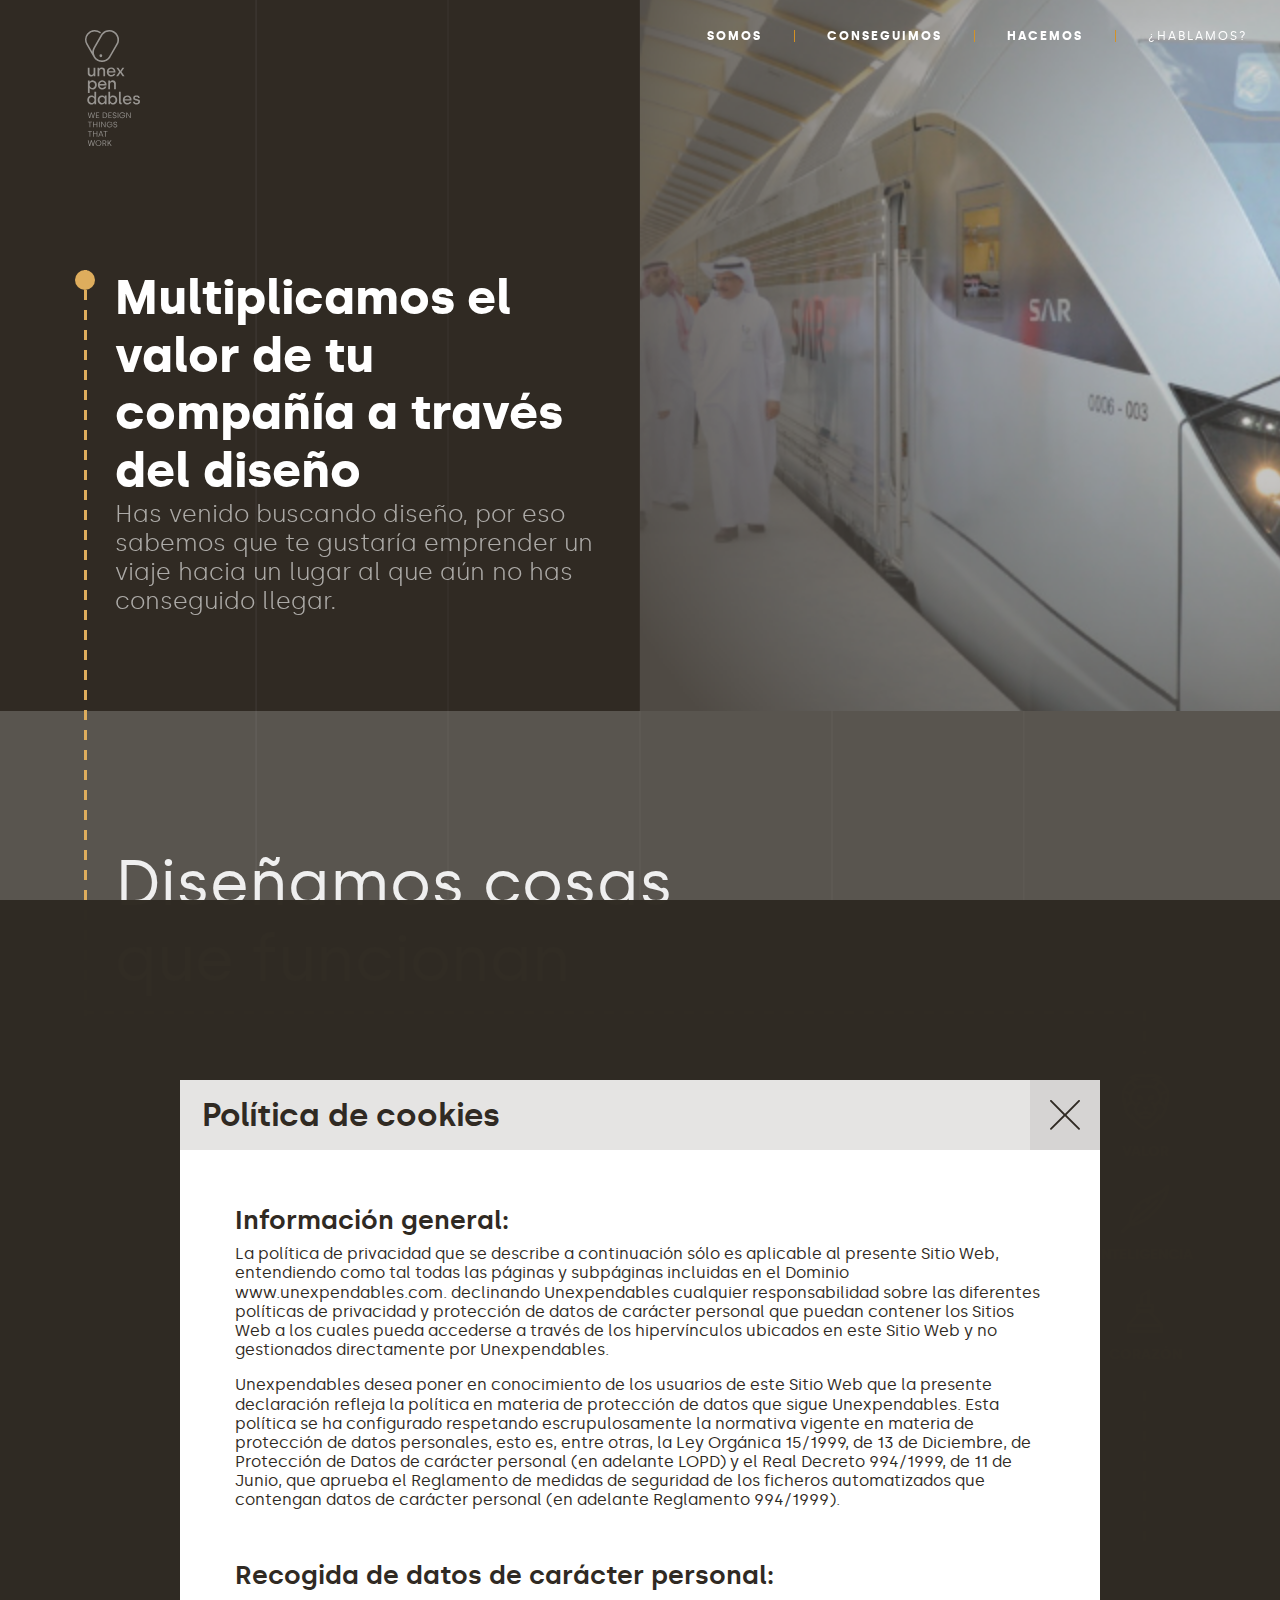
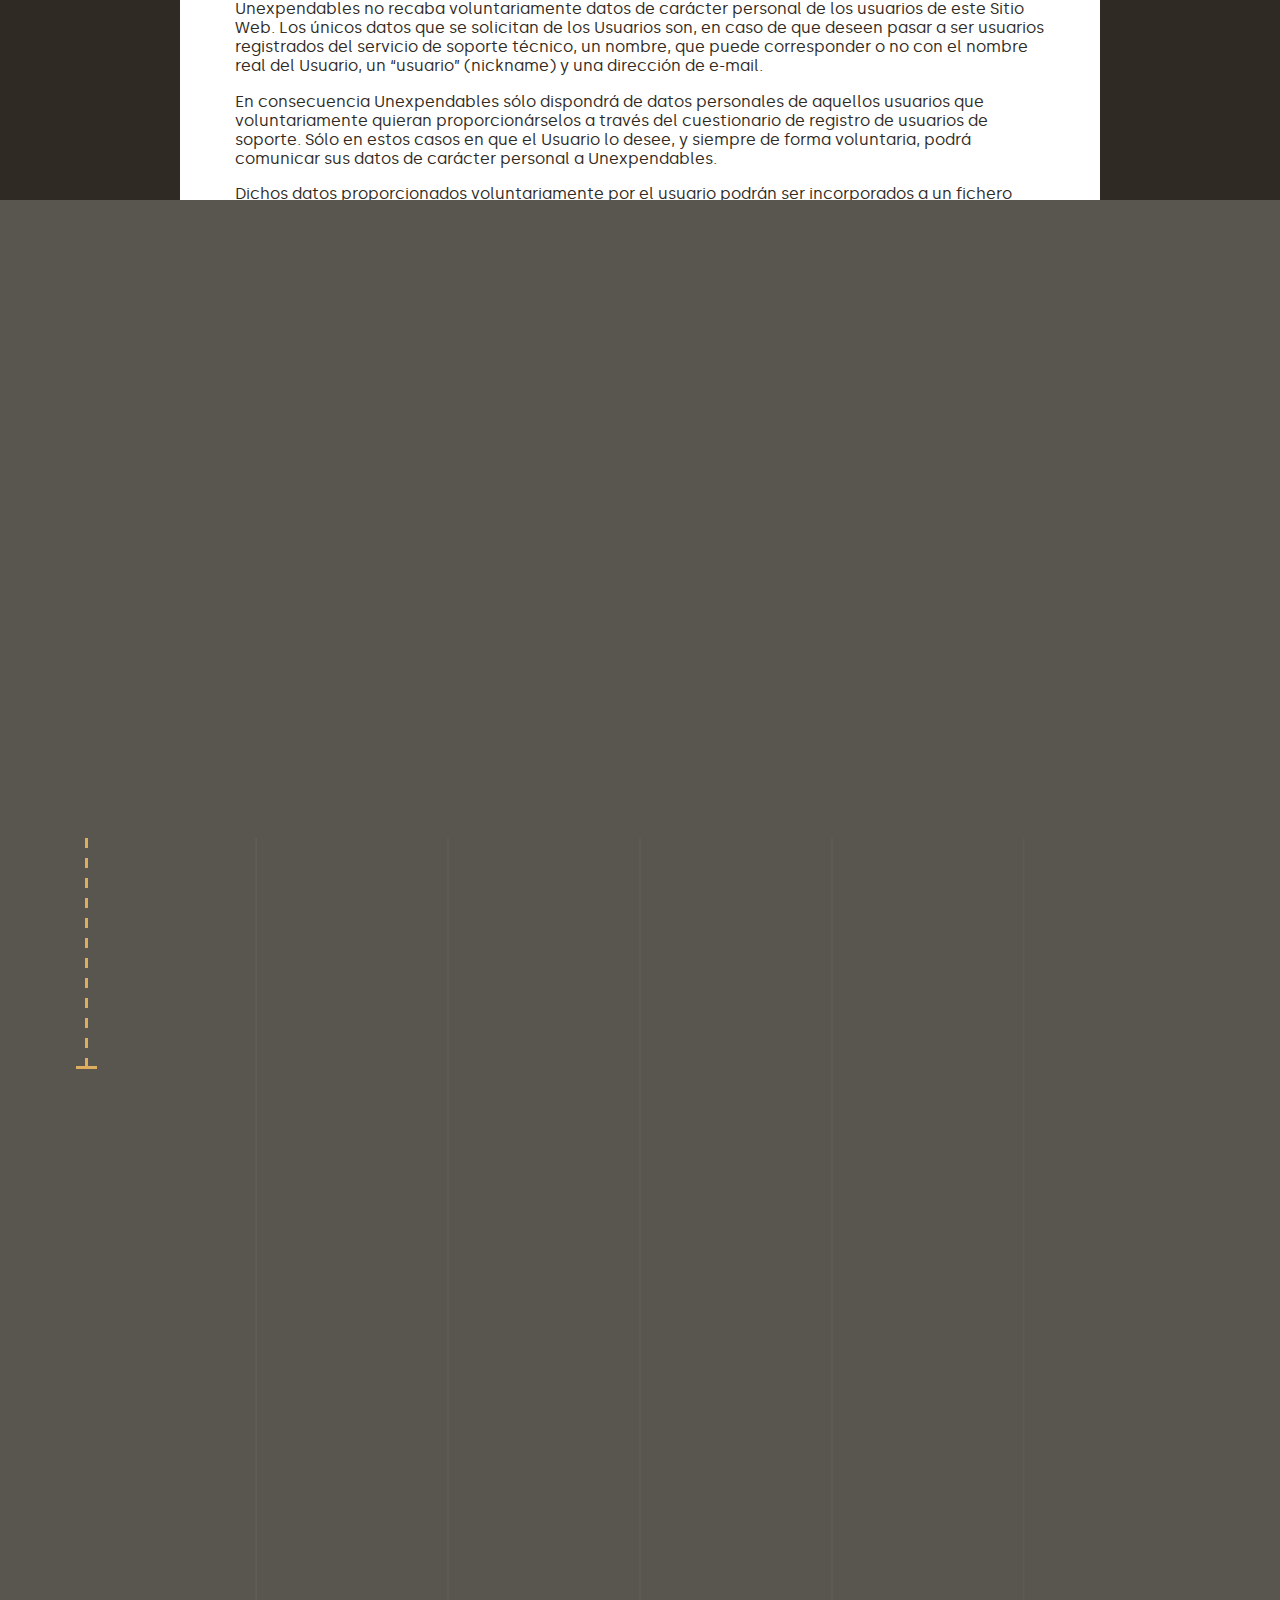
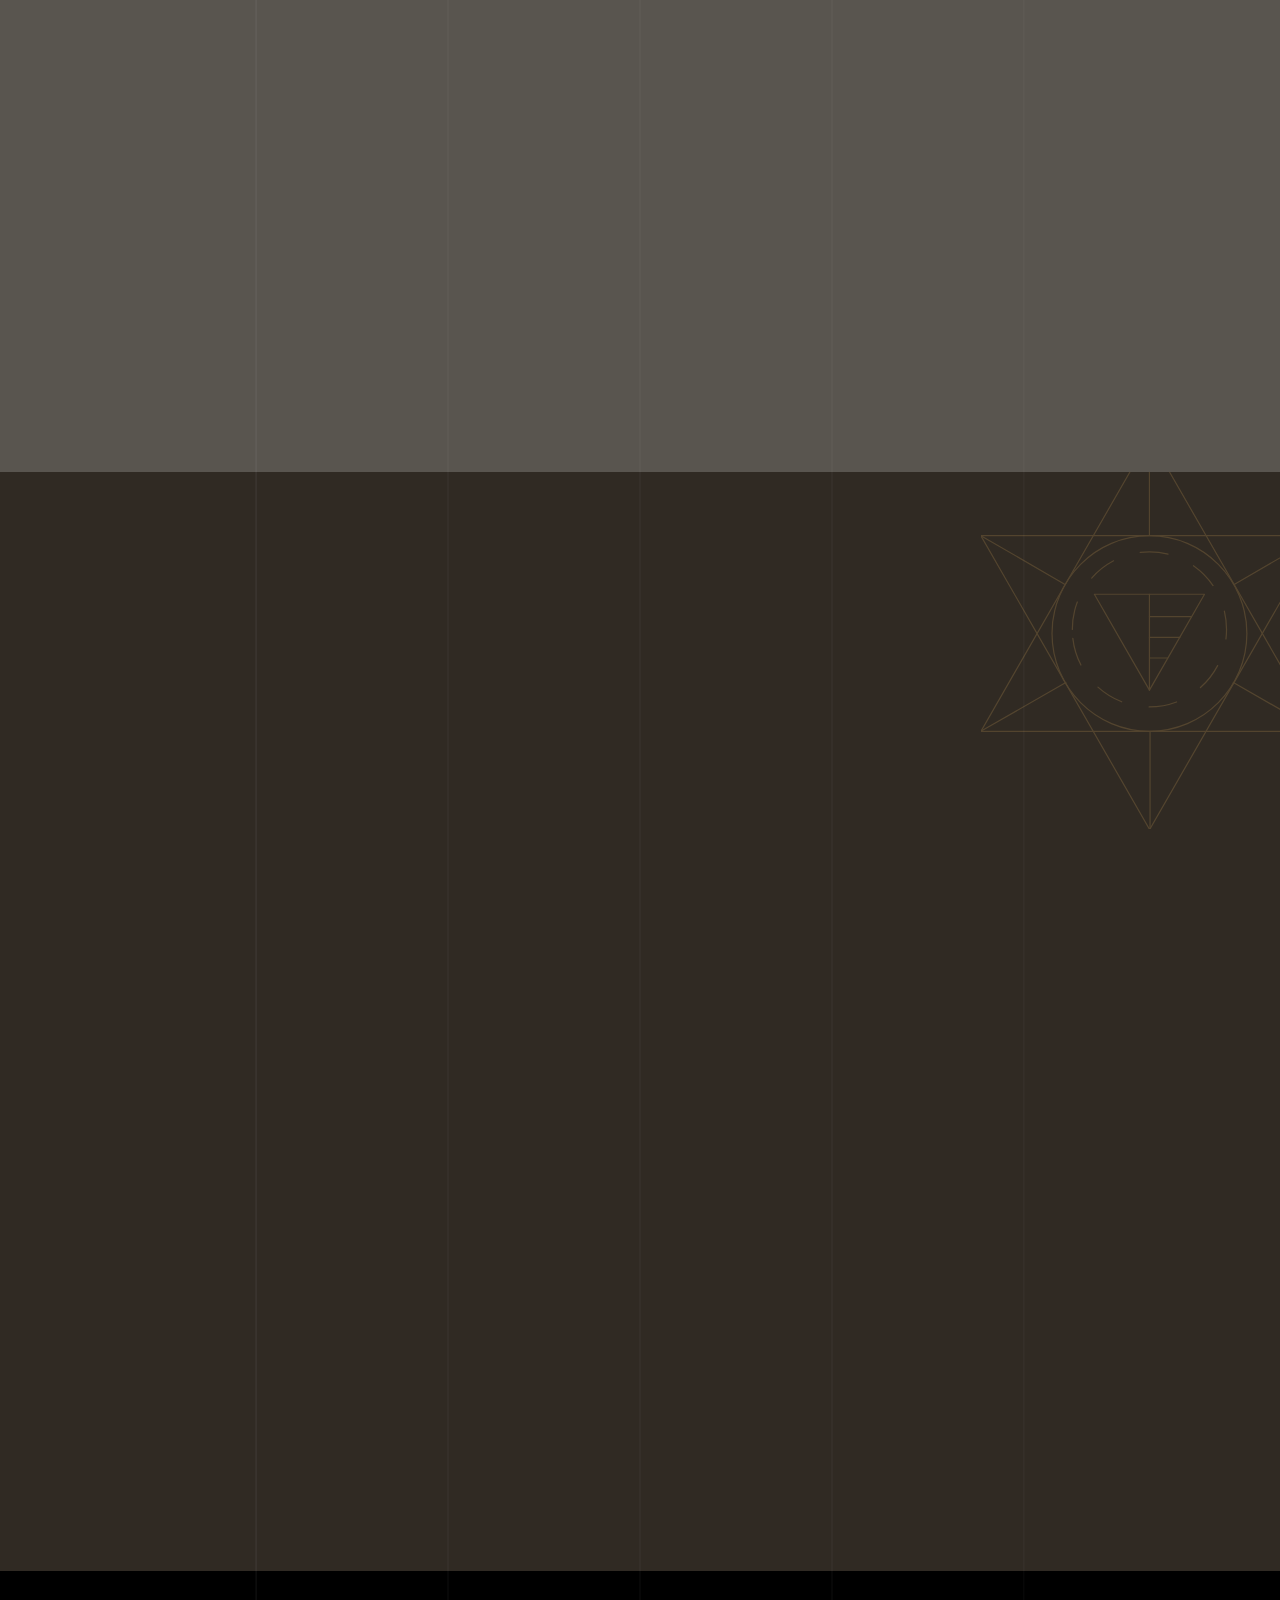
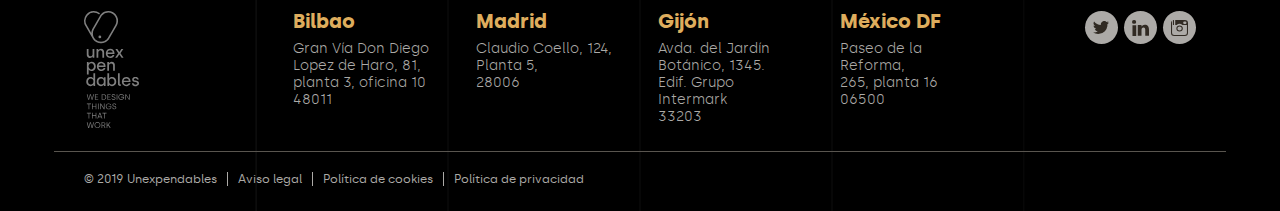
==== commit 2dcb1f43: "Change nav order" ====
--- a/index.html
+++ b/index.html
@@ -40,8 +40,8 @@
       </h1>
       <nav class="header-nav">
         <a href="#useful-anchor" class="nav-link">SOMOS</a>
-        <a href="#portfolio-anchor" class="nav-link">HACEMOS</a>
-        <a href="#features-anchor" class="nav-link">CONSEGUIMOS</a>
+        <a href="#portfolio-anchor" class="nav-link">CONSEGUIMOS</a>
+        <a href="#features-anchor" class="nav-link">HACEMOS</a>
         <a href="#contact-section" class="nav-link nav-contact-link">¿HABLAMOS?</a>
       </nav>
       <button id="menu-button">Menu</button>
--- a/css/home.css
+++ b/css/home.css
@@ -77,7 +77,7 @@
       #video_content iframe, #video_content object, #video_content embed {
         position:absolute;
         top:0;
-        left:0;
+        left:-25%;
         width:100%;
         height:100%;
       }
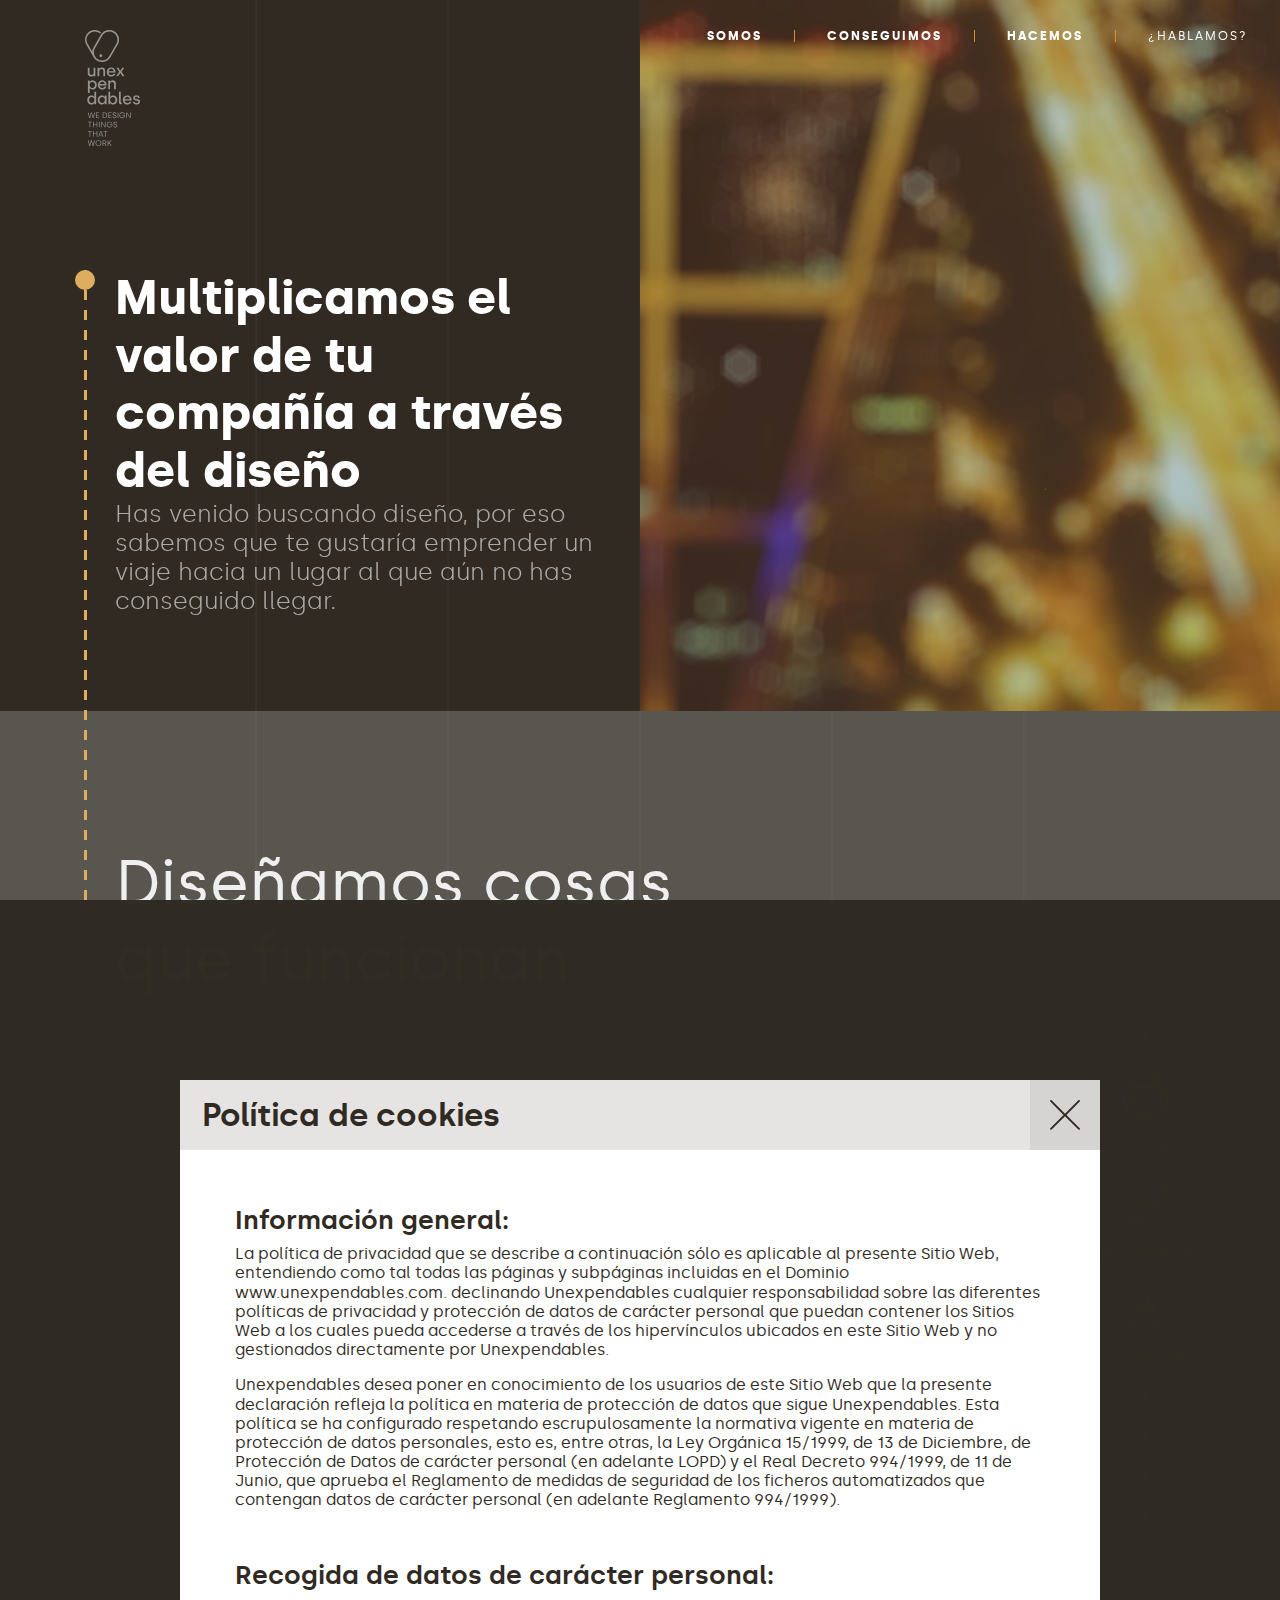
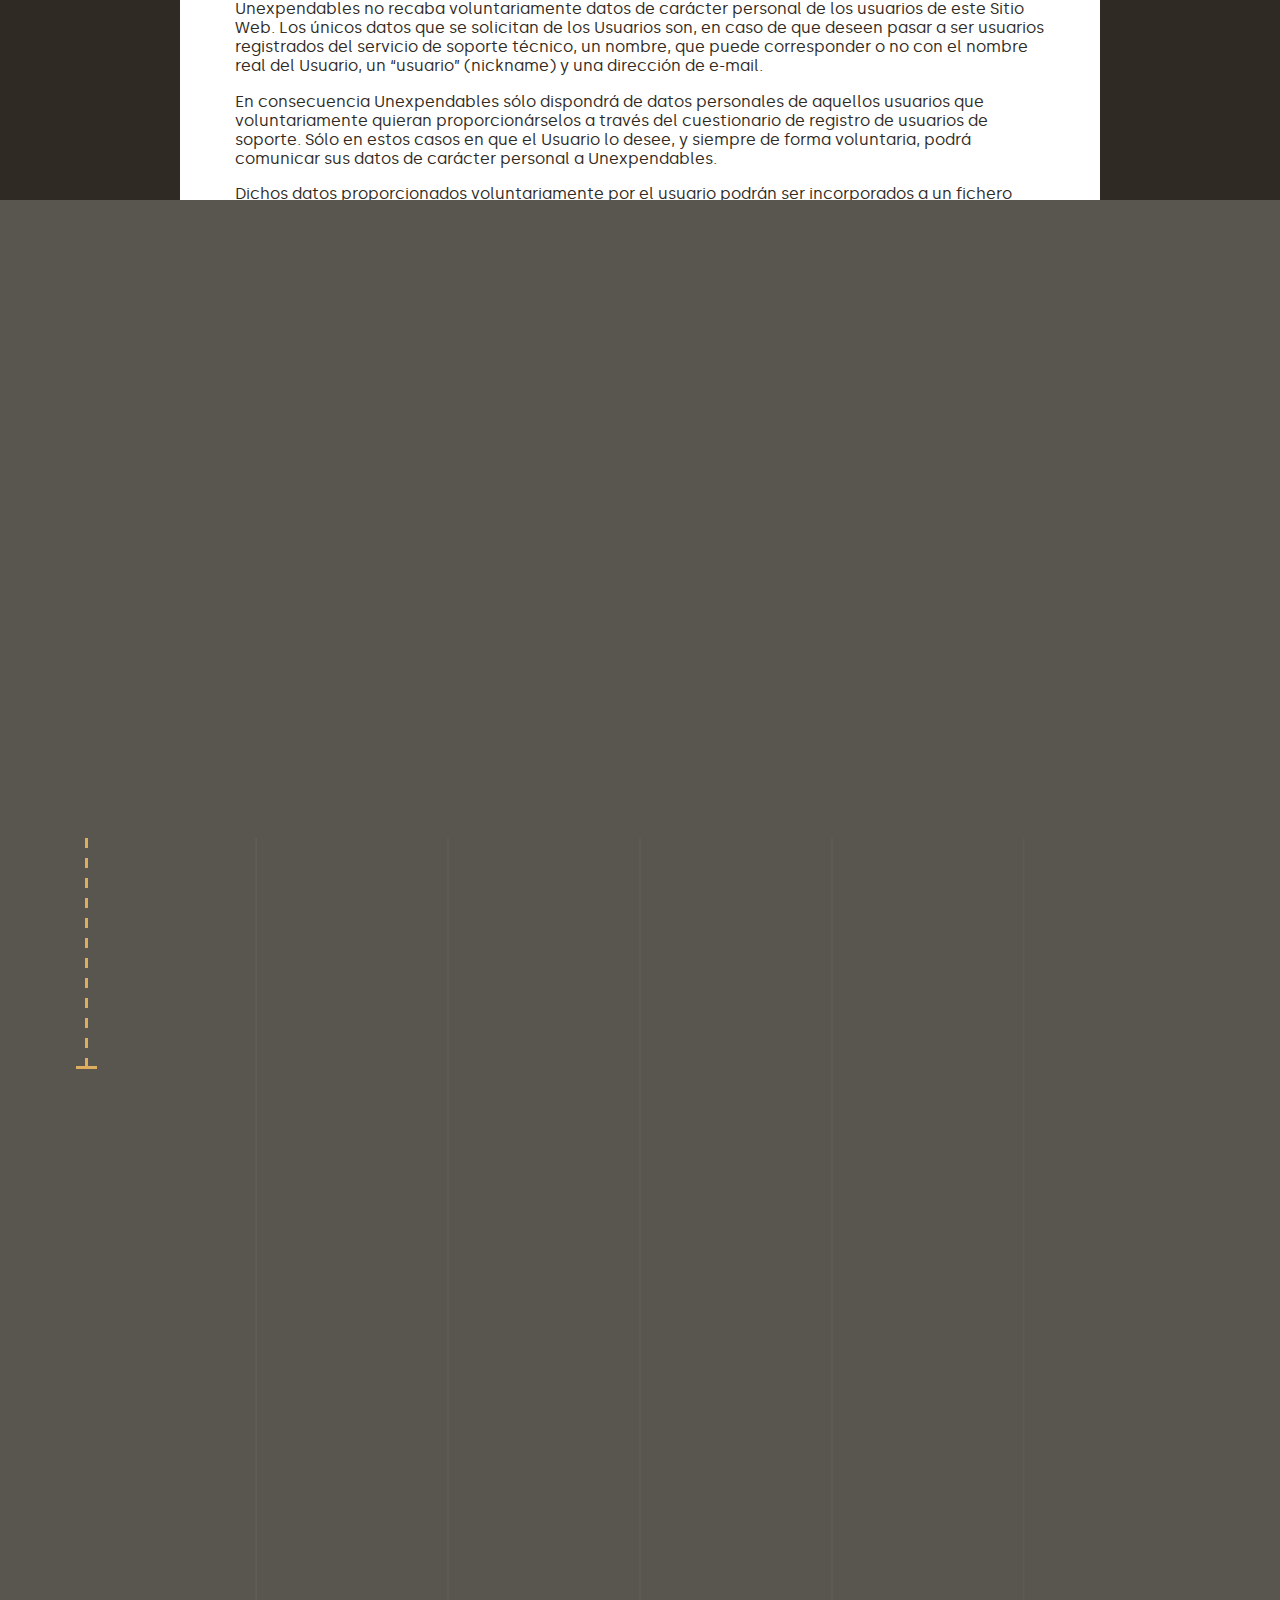
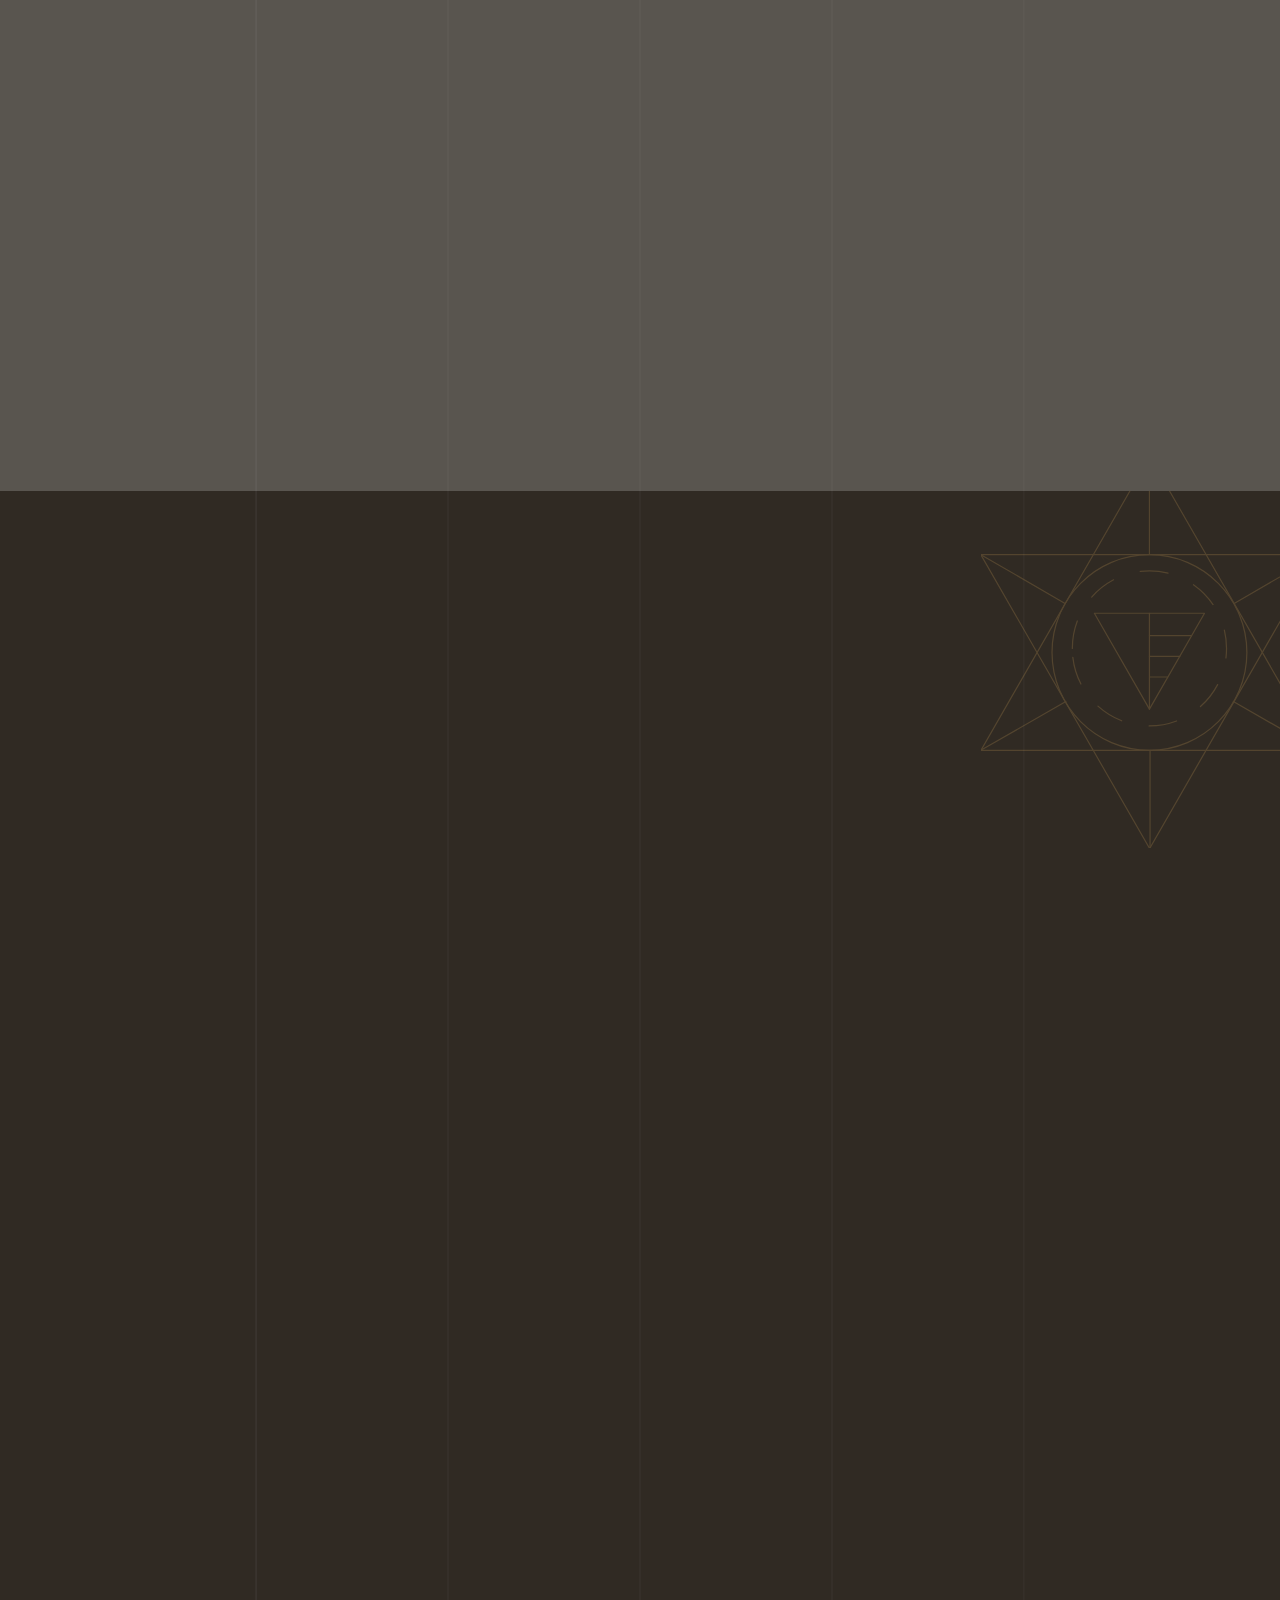
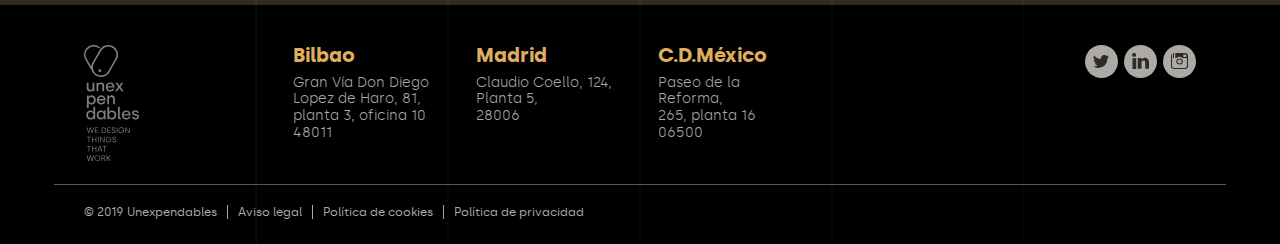
==== commit e8a4535d: "Change text and images" ====
--- a/index.html
+++ b/index.html
@@ -110,9 +110,9 @@
           <li class="grid-mundiplan fade-in-up-animation">
             <div class="proyect-content" id="mundiplan-proyect">
               <h4 class="proyect-name">Mundiplan</h4>
-              <p class="proyect-type">SERVICE</p>
-              <div class="hover-zone">
-                <p class="proyect-description">Ayudamos a que la compañía alcanzara un valor de venta de 300 millones de euros.</p>
+              <p class="proyect-type">DISEÑO ESTRATÉGICO</p>
+              <div class="hover-zone">
+                <p class="proyect-description">Ayudamos a mejorar el modo en que viajan 3 millones de pensionistas cada año.</p>
               </div>
             </div>
           </li>
@@ -148,20 +148,20 @@
         <h3 class="article-header fade-in-up-animation">Creamos porque creemos</h3>
         <ul class="features-list animated-zone">
           <li id="destroy" class="fade-in-up-animation">
-            <h4 class="feature-name">Destruimos pronto para construir barato</h4>
-            <p class="feature-description">Para nosotros es mucho más importante invertir tiempo en la fase inicial de ideación y definición del proyecto de cara a poder destruir rápido para construir barato.</p>
+            <h4 class="feature-name">Encontramos los problemas pronto para destruir barato</h4>
+            <p class="feature-description">Es hasta 100 veces más eficiente en costes encontrar un error en tiempo de diseño que hacerlo en producción. Todo nuestro proceso va orientado a esa detección temprana.</p>
           </li>
           <li id="uncertainty" class="fade-in-up-animation">
             <h4 class="feature-name">Estámos cómodos en la incertidumbre</h4>
-            <p class="feature-description">Tu usuario nos importa pero tu negocio todavía más. Ponemos al usuario en el centro de la estrategia sin perder el foco, buscando siempre revalorizar tu empresa.</p>
+            <p class="feature-description">Tus usuarios nos importan, pero no son lo único. Sólo cruzarlo con negocio, tecnología y las particulidades individuales de tu compañía nos dará esa ecuación con la que conseguir tu objetivo.</p>
           </li>
           <li id="whys" class="fade-in-up-animation">
             <h4 class="feature-name">Amamos los datos, pero aún más sus por qués.</h4>
-            <p class="feature-description">Somos consciente de que todavía no nos conoces. A lo largo del proyecto nos encargamos de ir ofreciéndote garantías de que todo  va por buen camino.</p>
+            <p class="feature-description">No nos gusta hablar de opiniones. Hacemos cada cosa por y para algo. Por eso construimos sobre el cimiento sólido de lo no opinable pero no perdemos nunca de vista el propósito.</p>
           </li>
           <li id="stories" class="fade-in-up-animation">
-            <h4 class="feature-name">No hacemos planos, creamos historias</h4>
-            <p class="feature-description">Para nosotros es mucho más importante invertir tiempo en la fase inicial de ideación y definición del proyecto de cara a poder destruir rápido para construir barato.</p>
+            <h4 class="feature-name">No hacemos planos, trazamos historias</h4>
+            <p class="feature-description">Un plano se aprende y se sigue. Una historia se vive y se recuerda. No se puede diseñar la experiencia, pero sí escribir un guión maravilloso que desees revivir.</p>
           </li>
           <li id="quality" class="fade-in-up-animation">
             <h4 class="feature-name">La calidad no es negociable</h4>
@@ -169,7 +169,7 @@
           </li>
           <li id="morning" class="fade-in-up-animation">
             <h4 class="feature-name">Estaremos cuando te despiertes</h4>
-            <p class="feature-description">Somos consciente de que todavía no nos conoces. A lo largo del proyecto nos encargamos de ir ofreciéndote garantías de que todo  va por buen camino.</p>
+            <p class="feature-description">Somos buenos, pero no infalibles. Nadie lo es. Por eso concebimos nuestros trabajos como un viaje que nos llevará al límite para que tu compañía crezca. Nos verás recién levantados y nosotros a ti.</p>
           </li>
         </ul>
         <blockquote class="quote half-content animated-zone">
@@ -182,14 +182,13 @@
       <article class="content-wrapper" id="clients">
         <ul class="half-content client-list animated-zone">
           <!-- <li class="zoom-in-animation"><img src="img/clients/adeslas.svg" alt=""></li> -->
-          <li class="zoom-in-animation"><img src="img/clients/alsa.svg" alt=""></li>
-          <li class="zoom-in-animation"><img src="img/clients/ausolan.svg" alt=""></li>
-          <li class="zoom-in-animation"><img src="img/clients/ayuntamiento-barcelona.svg" alt=""></li>
-          <li class="zoom-in-animation"><img src="img/clients/ayuntamiento-bilbao.svg" alt=""></li>
           <li class="zoom-in-animation"><img src="img/clients/bankia.svg" alt=""></li>
           <li class="zoom-in-animation"><img src="img/clients/bbk.svg" alt=""></li>
+          <li class="zoom-in-animation"><img src="img/clients/caja-rural.svg" alt=""></li>
+          <li class="zoom-in-animation"><img src="img/clients/alsa.svg" alt=""></li>
+          <li class="zoom-in-animation"><img src="img/clients/ayuntamiento-barcelona.svg" alt=""></li>
+          <li class="zoom-in-animation"><img src="img/clients/ayuntamiento-bilbao.svg" alt=""></li>       
           <li class="zoom-in-animation"><img src="img/clients/caf.svg" alt=""></li>
-          <li class="zoom-in-animation"><img src="img/clients/caja-rural.svg" alt=""></li>
           <!-- <li class="zoom-in-animation"><img src="img/clients/iberia.svg" alt=""></li>
           <li class="zoom-in-animation"><img src="img/clients/jazztel.svg" alt=""></li>
           <li class="zoom-in-animation"><img src="img/clients/mcdonalds.svg" alt=""></li>
@@ -197,6 +196,7 @@
           <li class="zoom-in-animation"><img src="img/clients/orona.svg" alt=""></li>
           <li class="zoom-in-animation"><img src="img/clients/panda.svg" alt=""></li>
           <li class="zoom-in-animation"><img src="img/clients/prisa.svg" alt=""></li>
+          <li class="zoom-in-animation"><img src="img/clients/ausolan.svg" alt=""></li>
           <li class="zoom-in-animation"><img src="img/clients/sherpa.svg" alt=""></li>
         </ul>
         <div class="half-content client-presentation animated-zone">
@@ -242,16 +242,8 @@
               </address>
             </li>
             <li>
-              <h3 class="location-name">Gijón</h3>
-              <address class="localtion-info">
-                <p class="location-adress">Avda. del Jardín Botánico, 1345.</p>
-                <p class="location-adress">Edif. Grupo Intermark</p>
-                <p class="location-adress">33203</p>
-              </address>
-            </li>
-            <li>
-              <h3 class="location-name">México DF</h3>
-              <address class="localtion-info">
+                <h3 class="location-name">C.D.México</h3>
+                <address class="localtion-info">
                 <p class="location-adress">Paseo de la Reforma,</p>
                 <p class="location-adress">265, planta 16</p>
                 <p class="location-adress">06500</p>
--- a/css/home.css
+++ b/css/home.css
@@ -62,7 +62,7 @@
       width: 100%;
       height: 0;
       padding-bottom: 56.25%;
-      background: url(../img/index-header.png) center left no-repeat;
+      background: url(../img/index-header.jpg) center left no-repeat;
       background-size: cover;
       transform: translateY(-50%);
       overflow: hidden;
@@ -245,37 +245,37 @@
         grid-area: gofit;
       }
         .grid-gofit::before {
-          background-image: url(../img/gofit.png);
+          background-image: url(../img/proyects/proyecto-gofit.jpg);
         }
       .grid-caf {
         grid-area: caf;
       }
         .grid-caf::before {
-          background-image: url(../img/caf.png);
+          background-image: url(../img/proyects/proyecto-caf.jpg);
         }
       .grid-bankia {
         grid-area: bankia;
       }
         .grid-bankia::before {
-          background-image: url(../img/bankia.png);
+          background-image: url(../img/proyects/proyecto-bankia.jpg);
         }
       .grid-mundiplan {
         grid-area: mundiplan;
       }
         .grid-mundiplan::before {
-          background-image: url(../img/mundiplan.png);
+          background-image: url(../img/proyects/proyecto-mundiplan.jpg);
         }
       .grid-bbk {
         grid-area: bbk;
       }
         .grid-bbk::before {
-          background-image: url(../img/bbk.png);
+          background-image: url(../img/proyects/proyecto-bbk.jpg);
         }
       .grid-orona {
         grid-area: orona;
       }
         .grid-orona::before {
-          background-image: url(../img/orona.png);
+          background-image: url(../img/proyects/proyecto-orona.jpg);
         }
       .grid-descubre {
         grid-area: descubre;
